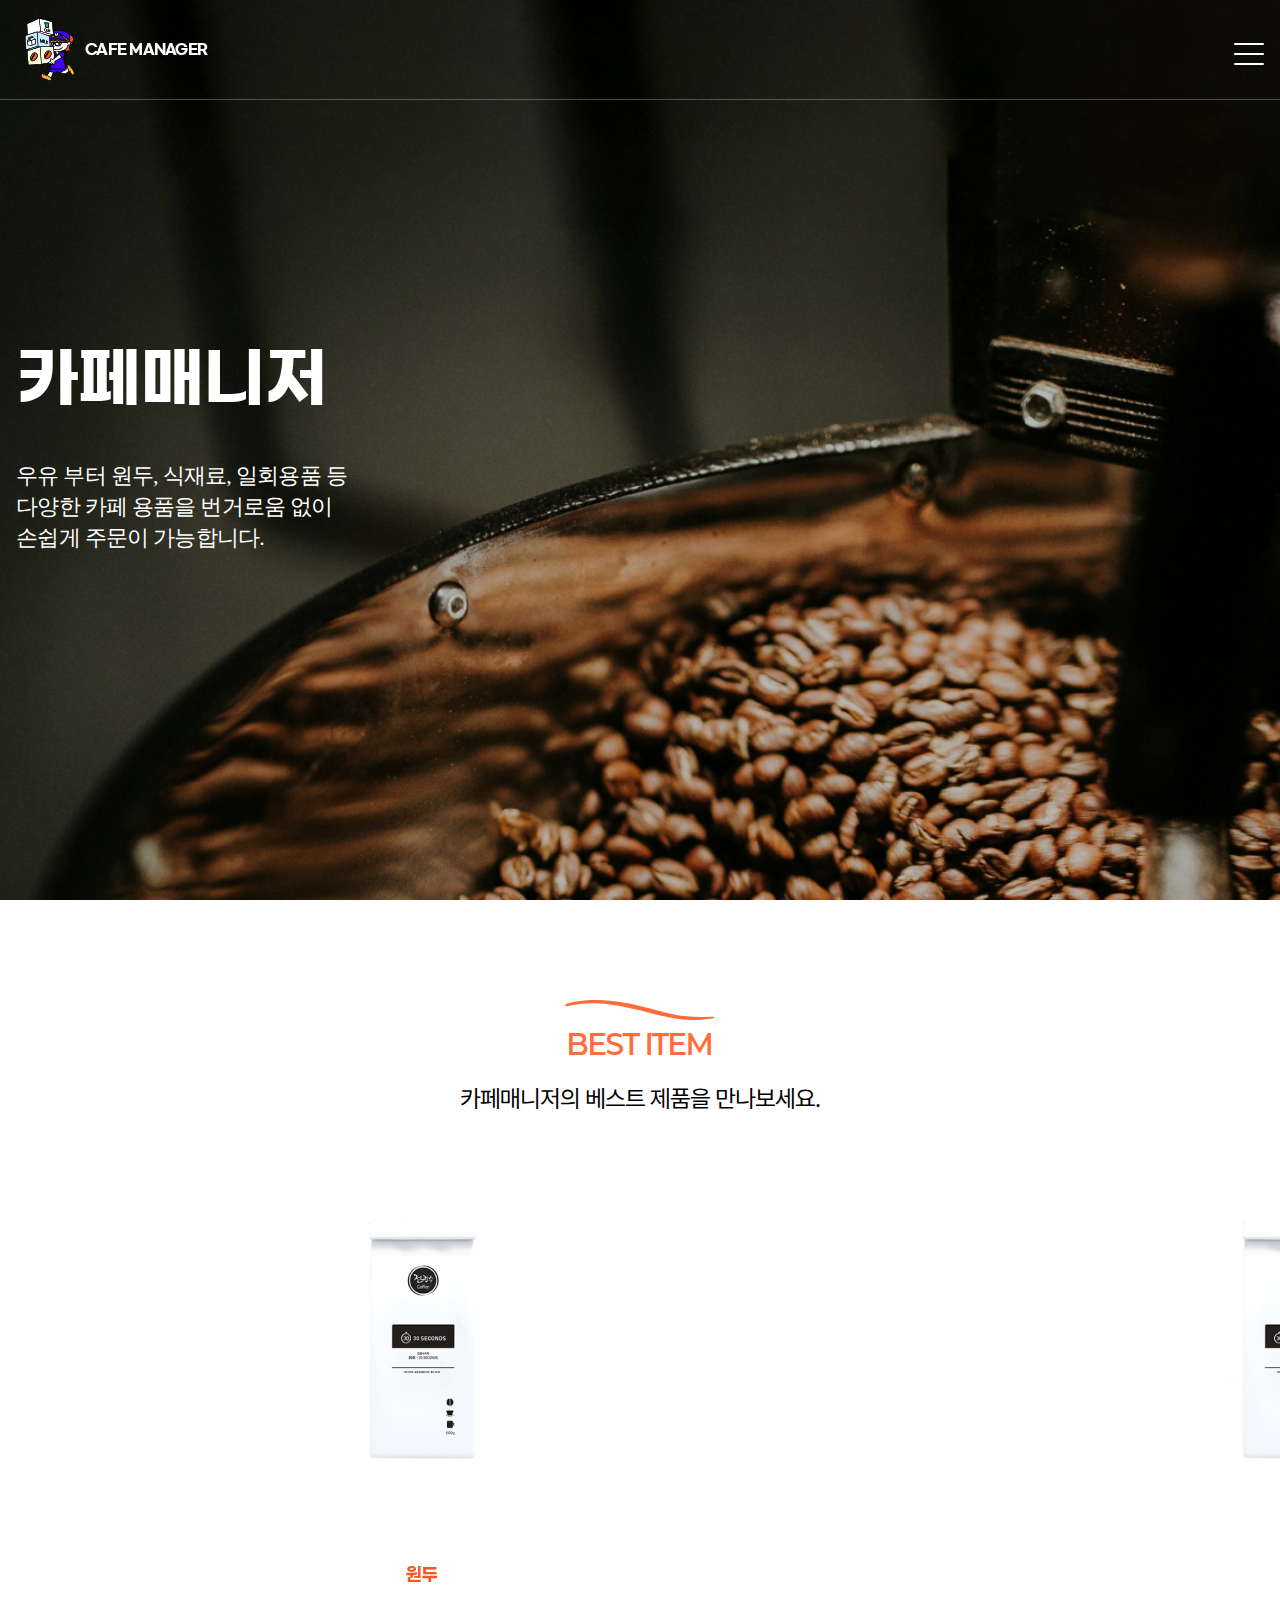
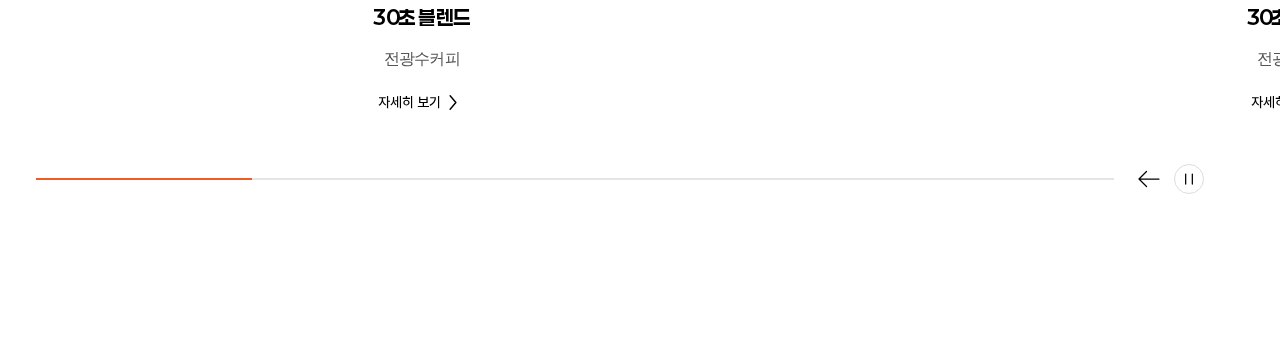
==== templates/front/index.html @ 7806e1da "베스트제품 슬라이드 수정" ====
<!DOCTYPE html>
<html lang="ko">

<head>
    <meta charset="UTF-8">
    <meta name="viewport" content="width=device-width, initial-scale=1.0">
    <title>카페매니저 입점상품몰 </title>
</head>

<!-- css -->
<link rel="stylesheet" href="../../static/css/common.css">
<link rel="stylesheet" href="../../static/css/front/main.css">

<!-- jquery  -->
<script src="../../static/js/jquery/jquery-3.7.1.min.js"></script>
<script src="../../static/js/jquery/jquery-ui.min.js"></script>

<!-- swiper -->
<link rel="stylesheet" href="../../static/js/swiper/swiper-bundle.css">
<script src="../../static/js/swiper/swiper-bundle.js"></script>

<script src="../../static/js/front/common.js"></script>

<body>
    <header id="header">
        <!-- PC header -->
        <div class="header">
            <div class="wrap">
                <h1>
                    <a href="#" class="logo">
                        <div class="img"><img src="../../static/img/common/logo-character.svg" alt="cafemanager"></div>
                        <span>cafe manager</span>
                    </a>
                </h1>
                <nav class="gnb">
                    <ul>
                        <li class="depth1">
                            <a href="#" class="depth_tit"><span class="depth_box">신선제품</span></a>
                            <ul class="depth2">
                                <li><a href="#">우유</a></li>
                                <li><a href="#">과일</a></li>
                                <li><a href="#">유제품</a></li>
                                <li><a href="#">기타</a></li>
                            </ul>
                        </li>
                        <li class="depth1">
                            <a href="#" class="depth_tit"><span class="depth_box">원두</span></a>
                            <ul class="depth2">
                                <li><a href="#">약배전</a></li>
                                <li><a href="#">중배전</a></li>
                                <li><a href="#">강배전</a></li>
                            </ul>
                        </li>
                        <li class="depth1">
                            <a href="#" class="depth_tit"><span class="depth_box">디저트</span></a>
                            <ul class="depth2">
                                <li><a href="#">케익</a></li>
                                <li><a href="#">생지</a></li>
                                <li><a href="#">구움과자</a></li>
                                <li><a href="#">기타</a></li>
                            </ul>
                        </li>
                        <li class="depth1">
                            <a href="#" class="depth_tit"><span class="depth_box">식재료</span></a>
                            <ul class="depth2">
                                <li><a href="#">시럽</a></li>
                                <li><a href="#">소스</a></li>
                                <li><a href="#">파우더</a></li>
                                <li><a href="#">기타</a></li>
                            </ul>
                        </li>
                        <li class="depth1">
                            <a href="#" class="depth_tit"><span class="depth_box">부자재</span></a>
                            <ul class="depth2">
                                <li><a href="#">일회용품</a></li>
                                <li><a href="#">식기</a></li>
                                <li><a href="#">베이킹</a></li>
                                <li><a href="#">기타</a></li>
                            </ul>
                        </li>
                    </ul>
                </nav>
            </div>
        </div>
        <!-- mobile header -->
        <div class="mobile">
            <div class="m-header">
                <div class="wrap">
                    <div class="inner">
                        <h1>
                            <a href="#" class="logo">
                                <div class="img"><img src="../../static/img/common/logo-character.svg"
                                        alt="cafemanager">
                                </div>
                                <span>cafe manager</span>
                            </a>
                        </h1>
                        <div class="mBtn">
                            <span class="bar1"></span>
                            <span class="bar2"></span>
                            <span class="bar3"></span>
                        </div>
                    </div>
                </div>
            </div>
            <aside class="lnb">
                <div class="inn">
                    <ul>
                        <li class="depth1"><a href="#" class="depth_tit">신선제품</a>
                            <div class="depth2">
                                <ul class="inn">
                                    <li><a href="#">우유</a></li>
                                    <li><a href="#">과일</a></li>
                                    <li><a href="#">유제품</a></li>
                                    <li><a href="#">기타</a></li>
                                </ul>
                            </div>
                        </li>
                        <li class="depth1"><a href="#" class="depth_tit">원두</a>
                            <div class="depth2">
                                <ul class="inn">
                                    <li><a href="#">약배전</a></li>
                                    <li><a href="#">중배전</a></li>
                                    <li><a href="#">강배전</a></li>
                                </ul>
                            </div>
                        </li>
                        <li class="depth1"><a href="#" class="depth_tit">디저트</a>
                            <div class="depth2">
                                <ul class="inn">
                                    <li><a href="#">케익</a></li>
                                    <li><a href="#">생지</a></li>
                                    <li><a href="#">구움과자</a></li>
                                    <li><a href="#">기타</a></li>
                                </ul>
                            </div>
                        </li>
                        <li class="depth1"><a href="#" class="depth_tit">식재료</a>
                            <div class="depth2">
                                <ul class="inn">
                                    <li><a href="#">시럽</a></li>
                                    <li><a href="#">소스</a></li>
                                    <li><a href="#">파우더</a></li>
                                    <li><a href="#">기타</a></li>
                                </ul>
                            </div>
                        </li>
                        <li class="depth1"><a href="#" class="depth_tit">부자재</a>
                            <div class="depth2">
                                <ul class="inn">
                                    <li><a href="#">일회용품</a></li>
                                    <li><a href="#">식기</a></li>
                                    <li><a href="#">베이킹</a></li>
                                    <li><a href="#">기타</a></li>
                                </ul>
                            </div>
                        </li>
                    </ul>
                </div>
            </aside>
        </div>
    </header>
    <div id="mainContents">
        <section class="section01">
            <div class="wrap">
                <div class="title">
                    <h3>카페매니저</h3>
                    <p>우유 부터 원두, 식재료, 일회용품 등<br>
                        다양한 카페 용품을 번거로움 없이<br>
                        손쉽게 주문이 가능합니다.</p>
                </div>
            </div>
        </section>
        <section class="section02">
            <div class="tit">
                <div class="tit_point">
                    <span>BEST ITEM</span>
                </div>
                <h4>카페매니저의 베스트 제품을 만나보세요.</h4>
            </div>
            <div class="wraper">
                <div class="swiper bestitems">
                    <div class="swiper-wrapper">
                        <div class="swiper-slide best-item">
                            <div class="product">
                                <div class="img">
                                    <img src="../../static/img/front/main/sec1-item01.png" alt="전광수커피">
                                </div>
                                <div class="text">
                                    <span class="p-cate">원두</span>
                                    <strong class="p-name">30초 블렌드</strong>
                                    <span class="p-brand">전광수커피</span>
                                    <a href="#" class="view-detail"><span> 자세히 보기</span> <i class="arrow-right"></i></a>
                                </div>
                            </div>
                        </div>
                        <div class="swiper-slide best-item">
                            <div class="product">
                                <div class="img">
                                    <img src="../../static/img/front/main/sec1-item01.png" alt="전광수커피">
                                </div>
                                <div class="text">
                                    <span class="p-cate">원두</span>
                                    <strong class="p-name">30초 블렌드</strong>
                                    <span class="p-brand">전광수커피</span>
                                    <a href="#" class="view-detail"><span> 자세히 보기</span> <i class="arrow-right"></i></a>
                                </div>
                            </div>
                        </div>
                        <div class="swiper-slide best-item">
                            <div class="product">
                                <div class="img">
                                    <img src="../../static/img/front/main/sec1-item01.png" alt="전광수커피">
                                </div>
                                <div class="text">
                                    <span class="p-cate">원두</span>
                                    <strong class="p-name">30초 블렌드</strong>
                                    <span class="p-brand">전광수커피</span>
                                    <a href="#" class="view-detail"><span> 자세히 보기</span> <i class="arrow-right"></i></a>
                                </div>
                            </div>
                        </div>
                        <div class="swiper-slide best-item">
                            <div class="product">
                                <div class="img">
                                    <img src="../../static/img/front/main/sec1-item01.png" alt="전광수커피">
                                </div>
                                <div class="text">
                                    <span class="p-cate">원두</span>
                                    <strong class="p-name">30초 블렌드</strong>
                                    <span class="p-brand">전광수커피</span>
                                    <a href="#" class="view-detail"><span> 자세히 보기</span> <i class="arrow-right"></i></a>
                                </div>
                            </div>
                        </div>
                        <div class="swiper-slide best-item">
                            <div class="product">
                                <div class="img">
                                    <img src="../../static/img/front/main/sec1-item01.png" alt="전광수커피">
                                </div>
                                <div class="text">
                                    <span class="p-cate">원두</span>
                                    <strong class="p-name">30초 블렌드</strong>
                                    <span class="p-brand">전광수커피</span>
                                    <a href="#" class="view-detail"><span> 자세히 보기</span> <i class="arrow-right"></i></a>
                                </div>
                            </div>
                        </div>
                    </div>
                    <div class="wrap">
                        <div class="best-contr">
                            <div class="swiper-pagination"></div>
                            <div class="contr">
                                <button type="button" class="left best-prev"></button>
                                <button type="button" class="start best-play toggle_on">
                                    <i class="pause"></i>
                                    <i class="start"></i>
                                </button>
                                <button type="button" class="right best-next"></button>
                            </div>
                        </div>
                    </div>
                </div>
            </div>
        </section>
    </div>
    <script>
        var bestProduct = new Swiper(".bestitems", {
            spaceBetween: 30,
            slidesPerView: 1.5,
            centeredSlides: false,
            slidesPerGroup: 1,
            speed:1000,
            loop: true,
            autoplay:true,
            autoplay: {
                delay: 5000,
                disableOnInteraction: false,
            },
            on: {
            init: function() {
                $('.best-contr .best-play').on('click', function(e) {
                    if($(this).hasClass('on')){
                        bestProduct.autoplay.stop();
                    } else {
                        bestProduct.autoplay.start();
                    }
                })
            }
        },
            pagination: {
                el: ".swiper-pagination",
                type:"progressbar",
            },
            navigation: {
                nextEl: ".best-next",
                prevEl: ".best-prev",
            },
        });

    </script>
</body>

</html>
---- static/css/common.css ----
@charset "utf-8"; 
/* 폰트 */
/* Pretendard */
@font-face { font-family: 'Pretendard'; font-weight: 900; font-display: swap; font-style: normal; src: local('Pretendard Black'), url('../../static/font/Pretendard-Black.woff2') format('woff2') } 
@font-face { font-family: 'Pretendard'; font-weight: 800; font-display: swap; font-style: normal; src: local('Pretendard ExtraBold'), url('../../static/font/Pretendard-ExtraBold.woff2') format('woff2') } 
@font-face { font-family: 'Pretendard'; font-weight: 700; font-display: swap; font-style: normal; src: local('Pretendard Bold'), url('../../static/font/Pretendard-Bold.woff2') format('woff2'); } 
@font-face { font-family: 'Pretendard'; font-weight: 600; font-display: swap; font-style: normal; src: local('Pretendard SemiBold'), url('../../static/font/Pretendard-SemiBold.woff2') format('woff2'); } 
@font-face { font-family: 'Pretendard'; font-weight: 500; font-display: swap; font-style: normal; src: local('Pretendard Medium'), url('../../static/font/Pretendard-Medium.woff2') format('woff2'); } 
@font-face { font-family: 'Pretendard'; font-weight: 400; font-display: swap; font-style: normal; src: local('Pretendard Regular'), url('../../static/font/Pretendard-Regular.woff2') format('woff2'); } 
@font-face { font-family: 'Pretendard'; font-weight: 300; font-display: swap; font-style: normal; src: local('Pretendard Light'), url('../../static/font/Pretendard-Light.woff2') format('woff2'); } 
@font-face { font-family: 'Pretendard'; font-weight: 200; font-display: swap; font-style: normal; src: local('Pretendard ExtraLight'), url('../../static/font/Pretendard-ExtraLight.woff2') format('woff2'); } 
@font-face { font-family: 'Pretendard'; font-weight: 100; font-display: swap; font-style: normal; src: local('Pretendard Thin'), url('../../static/font/Pretendard-Thin.woff2') format('woff2'); }

/* SUITE */
@font-face {font-family: 'SUITE';font-weight: 300;src: url('../../static/font/SUITE-Light.woff2') format('woff2'); } 
@font-face {font-family: 'SUITE';font-weight: 400;src: url('../../static/font/SUITE-Regular.woff2') format('woff2'); } 
@font-face {font-family: 'SUITE';font-weight: 500;src: url('../../static/font/SUITE-Medium.woff2') format('woff2'); } 
@font-face {font-family: 'SUITE';font-weight: 600;src: url('../../static/font/SUITE-SemiBold.woff2') format('woff2'); } 
@font-face {font-family: 'SUITE';font-weight: 700;src: url('../../static/font/SUITE-Bold.woff2') format('woff2'); } 
@font-face {font-family: 'SUITE';font-weight: 800;src: url('../../static/font/SUITE-ExtraBold.woff2') format('woff2'); } 
@font-face {font-family: 'SUITE';font-weight: 900;src: url('../../static/font/SUITE-Heavy.woff2') format('woff2'); } 

/* Paperloogy */
@font-face {font-family: 'Paperlogy';font-weight: 100;src: url('../../static/font/Paperlogy-1Thin.woff2') format('woff2'); } 
@font-face {font-family: 'Paperlogy';font-weight: 200;src: url('../../static/font/Paperlogy-2ExtraLight.woff2') format('woff2'); } 
@font-face {font-family: 'Paperlogy';font-weight: 300;src: url('../../static/font/Paperlogy-3Light.woff2') format('woff2'); } 
@font-face {font-family: 'Paperlogy';font-weight: 400;src: url('../../static/font/Paperlogy-4Regular.woff2') format('woff2'); } 
@font-face {font-family: 'Paperlogy';font-weight: 500;src: url('../../static/font/Paperlogy-5Medium.woff2') format('woff2'); } 
@font-face {font-family: 'Paperlogy';font-weight: 600;src: url('../../static/font/Paperlogy-6SemiBold.woff2') format('woff2'); } 
@font-face {font-family: 'Paperlogy';font-weight: 700;src: url('../../static/font/Paperlogy-7Bold.woff2') format('woff2'); } 
@font-face {font-family: 'Paperlogy';font-weight: 800;src: url('../../static/font/Paperlogy-8ExtraBold.woff2') format('woff2'); } 
@font-face {font-family: 'Paperlogy';font-weight: 900;src: url('../../static/font/Paperlogy-9Black.woff2') format('woff2'); } 

/* GmarketSans */
@font-face {font-family: 'GmarketSans';font-weight: 300;src: url('../../static/font/GmarketSansLight.woff2') format('woff2'); } 
@font-face {font-family: 'GmarketSans';font-weight: 500;src: url('../../static/font/GmarketSansMedium.woff2') format('woff2'); } 
@font-face {font-family: 'GmarketSans';font-weight: 700;src: url('../../static/font/GmarketSansBold.woff2') format('woff2'); } 


* { font-family:'Pretendard','Noto Sans KR', 'Malgun Gothic', 'dotum', '돋움', 'gulim', '굴림', 'Tahoma'; box-sizing:border-box; margin: 0; padding: 0; font-size: 0; } 
fieldset { margin:0; padding:0; border:0 } 
button { padding:0; border:0; background:none; cursor:pointer } 
html,body { height:100% } 
html { /*min-width:320px; max-width:100%; */scroll-behavior:smooth } 
h1,h2,h3,h4,h5,h6 { margin:0 } 
dl,ul,ol { margin:0; padding:0; list-style:none } 
dd { margin:0 } 
a { color:#242a38; text-decoration:none } 
a,button { color:#000; -webkit-tap-highlight-color:rgba(0,0,0,0); -webkit-tap-highlight-color:transparent } 
input, textarea { border-radius:0; appearance: none; -webkit-appearance: none; -webkit-border-radius: 0; border: 1px solid #ddd; } 
input:focus { border-radius:0; outline:none; } 
input::placeholder,
textarea::placeholder { font-size: 14px; letter-spacing: -0.5px; color: #999999; } 
button { border-radius:0; color:#777; cursor: pointer; } 
label { cursor:pointer } 
select { border-radius:0; -webkit-border-radius: 0; } 

p { margin:0 } 
i,em,address,cite { font-style:normal } 
hr { display:none } 

*:hover,*:focus,*:checked { outline:none; -webkit-tap-highlight-color:transparent } 
body { font-family: pretendard; font-size: 0; } 
:-ms-input-placeholder { color:#888 } 
::-ms-input-placeholder { color:#888 } 
::-webkit-scrollbar { width: 5px; } 
::-webkit-scrollbar-track { background: #f1f1f1; } 
::-webkit-scrollbar-thumb { border-radius: 2px; background-color: #B4B3AF; } 

.srll { padding:0 5px 0 0; overflow-y:scroll; box-sizing:border-box } 
.srll::-webkit-scrollbar { width:5px } 
.srll::-webkit-scrollbar-thumb { height:17%; background-color:rgb(229 229 229 / 100%); border-radius:2px } 
.srll::-webkit-scrollbar-track { background-color:#f5f5f5 } 

.wrll { padding:0 0 10px 0; overflow-x:scroll; box-sizing:border-box } 
.wrll::-webkit-scrollbar { height:5px } 
.wrll::-webkit-scrollbar-thumb { height:17%; background-color:rgb(229 229 229 / 100%); border-radius:2px } 
.wrll::-webkit-scrollbar-track { background-color:#f5f5f5 } 


/* IE의 경우 */
input::-ms-clear,
input::-ms-reveal { opacity: 0; position: absolute; right: 0; } 
/* 크롬의 경우 */
input::-webkit-search-decoration,
input::-webkit-search-cancel-button,
input::-webkit-search-results-button,
input::-webkit-search-results-decoration { opacity: 0; position: absolute; right: 0; } 

.wrap { padding:0 16px } 

.skip { display:none !important } 
.nobr { border-radius:0 !important } 
body.act { overflow:hidden } 


@keyframes blowUpModal { 
 0% { transform:scale(0) } 
 100% { transform:scale(1) } 
 }
 
@keyframes blowUpModalTwo { 
 0% { transform:scale(1); opacity:1 } 
 100% { transform:scale(0); opacity:0 } 
 }
 
@-webkit-keyframes bottomin { 
 from { bottom:-100% } 
 to { bottom:0 } 
 }
 
@keyframes bottomin { 
 from { bottom:-100% } 
 to { bottom:0 } 
 }
 
@-webkit-keyframes bottomout { 
 from { bottom:0 } 
 to { bottom:-100% } 
 }

@keyframes bottomout { 
 from { bottom:0 } 
 to { bottom:-100% } 
 }

@-webkit-keyframes fadein { 
 from { bottom:0; opacity:0 } 
 to { bottom:100px; opacity:1 } 
 }

@keyframes fadein { 
 from { bottom:0; opacity:0 } 
 to { bottom:100px; opacity:1 } 
 }

@-webkit-keyframes fadeout { 
 from { bottom:100px; opacity:1 } 
 to { bottom:0; opacity:0 } 
 }

@keyframes fadeout { 
 from { bottom:100px; opacity:1 } 
 to { bottom:0; opacity:0 } 
 }

@-webkit-keyframes zoomIn { 
 0% { opacity:0; -webkit-transform:scale3d(.3, .3, .3); transform:scale3d(.3, .3, .3) } 
 50% { opacity:1 } 
 }

@keyframes zoomIn { 
 0% { opacity:0; -webkit-transform:scale3d(.3, .3, .3); transform:scale3d(.3, .3, .3) } 
 50% { opacity:1 } 
 }

@keyframes fade-in { 
 from { opacity:0 } 
 to { opacity:1 } 
 }



 
/* 모달 */
.modal-boxed { position: fixed; z-index: -1; top: 0; bottom: 0; right: 0; left: 0; display: flex; justify-content: center; align-items: center; background: rgb(0 7 18 / 30%); opacity: 0; visibility: hidden; } 
.modal-boxed.act { z-index: 1000; opacity: 1; visibility: visible; } 
.modal-boxed .ppbg { position: fixed; z-index: 1; top: 0; bottom: 0; width: 100%; } 

.modal-boxed .modal-alert { background:#fff; border-radius:5px; box-shadow:8px 8px 20px 0 rgb(0 0 0 / 20%); overflow: hidden; } 
.modal-boxed .modal-alert .article { padding: 24px 0; } 
.modal-boxed .modal-alert .article .con { display: flex; flex-direction: column; align-items: center; gap: 10px; font-size:15px; color:#222; padding:20px 0; text-align:center; white-space:pre-line; } 
.modal-boxed .modal-alert .article .con b { font-size: 16px; letter-spacing: -0.75px; font-weight: 500; } 
.modal-boxed .modal-alert .article .con p { font-size: 14px; font-weight: 500; letter-spacing: -0.5px; color: #555; } 
.modal-boxed .modal-alert .footer .buttons { display: flex; flex-direction: row; align-items: center; width: 100%; } 
.modal-boxed .modal-alert .footer .btn { display:inline-block; padding:0 50px; height:50px; font-size:16px; font-weight:600; transition:all .2s; border-top: 1px solid #ddd; } 
.modal-boxed .modal-alert .footer .buttons .btn { width: 100%; border-radius: 0; } 
.modal-boxed .modal-alert .footer .buttons .btn + .btn { border-left: 1px solid #ddd } 
.modal-boxed .modal-alert .footer .buttons .bt-okay { color:#055C53; background:#fff; } 
.modal-boxed .modal-alert .footer .buttons .bt-no { color:#9496A1; background:#fff } 


/* 관리자 로그인 */
#mobile:has(.admin-login) { max-width: 100%; margin: 0 auto !important; justify-content: center; box-shadow: none; align-items: center; } 
#mobile .admin-login { max-width: 900px; flex-direction: row !important; min-height: auto !important; padding: 50px; border-radius: 10px; box-shadow: 0 0.4rem 2rem rgb(0 0 0 / 10%); flex-wrap: wrap; } 
#mobile .admin-login .logo { width: 200px; height: 200px; } 
#mobile .admin-login .logo img { width: 100%; height: 100%; object-fit: contain; } 
#mobile .admin-login .login-form { width: calc(100% - 300px) !important; } 

@media only screen and (max-width:1024px){
 #mobile .admin-login { position: absolute; max-height: 400px; top: 50%; left: 50%; transform: translate(-50%, -50%); } 
 }


.w50 { width: 50px !important; } 
.w60 { width: 60px !important; } 
.w70 { width: 70px !important; } 
.w80 { width: 80px !important; } 
.w90 { width: 90px !important; } 
.w100 { width: 100px !important; } 
.w120 { width: 120px !important; } 
.w130 { width: 130px !important; } 
.w140 { width: 140px !important; } 
.w150 { width: 150px !important; } 
.w160 { width: 160px !important; } 
.w170 { width: 170px !important; } 
.w180 { width: 180px !important; } 
.w200 { width: 200px !important; } 
.w250 { width: 250px !important; } 
.w300 { width: 300px !important; } 
.w320 { width: 320px !important; } 
.w350 { width: 350px !important; } 
.w360 { width: 360px !important; } 
.w400 { width: 400px !important; } 
.w500 { width: 500px !important; } 

.minw100 { min-width: 100px !important; } 


.maxw130 { max-width: 130px !important; } 
.maxw150 { max-width: 150px !important; } 
.maxw220 { max-width: 220px !important; } 
.maxw240 { max-width: 240px !important; } 
.maxw250 { max-width: 250px !important; } 
.maxw270 { max-width: 270px !important; } 
.maxw400 { max-width: 400px !important; } 
.maxw410 { max-width: 410px !important; } 
.maxw480 { max-width: 480px !important; } 
.maxw510 { max-width: 510px !important; } 
.maxw520 { max-width: 520px !important; } 
.maxw800 { max-width: 800px !important; } 
.maxw900 { max-width: 900px !important; } 
.maxw930 { max-width: 930px !important; } 
.maxw1000 { max-width: 1000px !important; } 


.w9p { width: 9% !important; } 
.w10p { width: 10% !important; } 
.w15p { width: 15% !important; } 
.w20p { width: 20% !important; } 
.w30p { width: 30% !important; } 
.w40p { width: 40% !important; } 
.w50p { width: 50% !important; } 
.w60p { width: 60% !important; } 
.w70p { width: 70% !important; } 
.w80p { width: 80% !important; } 
.w90p { width: 90% !important; } 
.w100p { width: 100% !important; }
---- static/css/front/main.css ----
@charset "utf-8"; .header { position: fixed; top: 0; left: 0; width: 100%; z-index: 5000; padding-left: 2.5rem; padding-right: 2.5rem; border-bottom: 1px solid rgba(229, 229, 229, 0.3); height: 100px; display: flex; transition: 0.3s; } 
.header.fixed { background: #fff; box-shadow: 0px 12px 14px -4px #dddddd25, 0px 8px 9px -6px #dddddd10; } 
.header.on { color: #222; background-color: #fff; } 
.header > .wrap { width: 100%; display: flex; flex-direction: row; justify-content: flex-start; align-items: center; max-width: 1600px; margin: 0 auto; gap: 50px; } 
.header .wrap h1 { width: 200px; } 
.header .wrap h1 .logo { width: 100%; display: flex; flex-direction: row; justify-content: center; align-items: center; gap: 10px; } 
.header .wrap h1 .logo .img { width: 50px; } 
.header .wrap h1 .logo .img img { width: 100%; height: 100%; object-fit: contain; } 
.header .wrap h1 .logo span { font-size: 14px; font-family: 'GmarketSans'; font-weight: 700; text-transform: uppercase; letter-spacing: -0.75px; color: #fff; transition: all 0.3s; } 
.header.on .wrap h1 .logo span { color: #000; } 
.header.fixed .wrap h1 .logo span { color: #000; } 
.gnb { display: flex; flex-direction: row; height: 100%; } 
.gnb > ul { display: flex; -webkit-box-align: center; align-items: center; height: 100%; gap: 50px; } 
.gnb .depth1 { position: relative; height: 100%; } 
.gnb .depth_tit { display: flex; -webkit-box-align: center; align-items: center; height: 100%; font-weight: 600; padding-left: 1.5em; padding-right: 1.5em; } 
.gnb .depth1 .depth_box { position: relative; display: flex; -webkit-box-align: center; align-items: center; height: 100%; font-size: 16px; font-weight: 600; letter-spacing: -0.75px; font-family: 'Pretendard'; color: #fff; transition: all0.3s; } 
.header.on .gnb .depth1 .depth_box { color: #000; } 
.header.fixed .gnb .depth1 .depth_box { color: #000; } 
.gnb .depth1 .depth_box::after { content: ""; display: block; position: absolute; bottom: 0; left: 0; width: 100%; background-color: #F15A24; height: 0.1875rem; opacity: 0; transform: scaleX(0); transition: opacity 0.3s, transform 0.3s; } 
.gnb .depth1:hover .depth_box::after { display: block; opacity: 1; transform: none; width: 100%; height: 2px; } 
.gnb .depth2 { display: flex; position: absolute; top: 100%; left: 0; height: 0; z-index: 5; opacity: 0; padding-left: 1.875rem; padding-right: 1.875rem; transform: scaleY(0); transform-origin: top; transition: transform 0.3s, height 0.3s; white-space: nowrap; font-size: 1.125rem; font-family: 'Pretendard'; flex-direction: row; align-items: center; justify-content: flex-start; gap: 30px; } 
.gnb .depth1:hover .depth2 { -webkit-box-align: center; align-items: center; justify-content: flex-start; height: 72px; transform: scaleY(1); opacity: 1; } 
.gnb .depth2::before { content: ""; display: block; border-top: 1px solid #e5e5e5; border-bottom: 1px solid #e5e5e5; position: absolute; top: 0; left: 0; width: 5000px; height: 100%; transform: translateX(-50%); background-color: #fff; z-index: 5; } 
.gnb .depth2 li { opacity: 0; overflow: hidden; position: relative; z-index: 6; transition: opacity 0.4s; } 
.gnb .depth1:hover .depth2 li { opacity: 1; } 
.gnb .depth2 li a { font-size: 16px; color: #000; letter-spacing: -0.75px; transition: 0.3s; font-family: 'Pretendard'; font-weight: 500; } 
.gnb .depth2 li a:hover { color: #F15A24; } 

.m-header { display: none; } 

/* main */

.wrap { max-width: 1600px; width: 100%; margin: 0 auto; padding: 0 16px; } 
.wraper { width: 100%; } 

/* main -section01 */
.section01 { height: 100vh; width: 100%; background: url(../../img/front/main/section01.jpg) 50% 50% no-repeat; background-size: cover; display: flex; align-items: center; min-height: 700px; } 
.section01 .title { display: flex; flex-direction: column; align-items: flex-start; gap: 50px; } 
.section01 .title h3 { color: #FFF; font-family: 'GmarketSans'; font-size: 65px; font-style: normal; font-weight: 700; line-height: 100%; letter-spacing: -0.75px; } 
.section01 .title p { color: #FFF; font-family: 'Paperlogy' !important; font-size: 22px; font-weight: 500; line-height: 140%; letter-spacing: -0.75px; } 




/* main -section02 */
.section02 { background-color: #fff; display: flex; padding: 100px 0; flex-direction: column; align-items: center; } /* main -section02 */
.section02 .tit { display: flex; flex-direction: column; align-items: center; width: 100%; gap: 20px; } 
.section02 .tit .tit_point { display: flex; flex-direction: column; align-items: center; gap: 5px; } 
.section02 .tit .tit_point::before { content: ''; display: block; width: 150px; height: 20px; background: url(../../img/front/main/tit_point.svg) 50% 50% no-repeat; background-size: contain; } 
.section02 .tit .tit_point span { color: #FF6E3A; font-family: 'Paperlogy'; font-size: 28px; font-weight: 600; line-height: 140%; letter-spacing: -0.75px; } 
.section02 .tit h4 { color: #000; font-family: "Pretendard"; font-size: 24px; font-weight: 400; letter-spacing: -1px; } 


.section02 .best-item .product { display: flex; flex-direction: column; align-items: center; gap: 50px; } 
.section02 .best-item .product .img { width: 400px; height: 400px; } 
.section02 .best-item .product .img img { width: 100%; height: 100%; object-fit: contain; } 
.section02 .best-item .product .text { display: flex; flex-direction: column; align-items: center; gap: 20px; } 
.section02 .best-item .product .text .p-cate { font-size: 18px; font-weight: 700; letter-spacing: -0.75px; color: #f15a24; font-family: 'Paperlogy'; } 
.section02 .best-item .product .text .p-name { font-size: 20px; letter-spacing: -0.75px; color: #000; font-family: 'Paperlogy'; } 
.section02 .best-item .product .text .p-brand { color: #555; font-size: 16px; letter-spacing: -0.75px; font-family: 'Paperlogy'; } 
.section02 .best-item .product .text .view-detail { display: flex; flex-direction: row; align-items: center; } 
.section02 .best-item .product .text .view-detail span { font-size: 14px; font-weight: 500; color: #000; } 
.section02 .best-item > .product .text .view-detail .arrow-right { width: 24px; height: 24px; background: url(../../img/front/main/arrow-right.svg) no-repeat 50% 50%; background-size: contain; } 
.section02 .bestitems .best-contr {display: flex;align-items: center;justify-content: center; gap: 20px; padding: 50px 20px;}
.section02 .bestitems .swiper-pagination { width: 100%; position: relative; height: 2px; background-color: #e5e5e5; }
.section02 .bestitems .swiper-pagination > span { background-color: #F15A24; height: 2px;}
.section02 .bestitems .swiper-pagination-progressbar .swiper-pagination-progressbar-fill{width: 100%;}
.section02 .bestitems .best-contr .contr{display: flex; align-items: center; justify-content: center;gap: 10px; }
.section02 .bestitems .best-contr .contr .best-prev{width: 30px;height: 30px;display: block; background: url(../../img/front/main/Arrow-Left-slide.svg) no-repeat 50% 50%; background-size: contain; filter: grayscale(1) brightness(0); transition: all .3s;}
.section02 .bestitems .best-contr .contr .best-prev:hover{filter: grayscale(0) brightness(1);}
.section02 .bestitems .best-contr .contr .best-next{width: 30px;height: 30px;display: block; background: url(../../img/front/main/Arrow-right-slide.svg) no-repeat 50% 50%; background-size: contain; filter: grayscale(1) brightness(0); transition: all .3s;}
.section02 .bestitems .best-contr .contr .best-next:hover{filter: grayscale(0) brightness(1);}
.section02 .bestitems .best-contr .contr .best-play{display: flex; flex-direction: row;justify-content: center;align-items: center; width: 30px; height: 30px; border-radius: 50%; border: 1px solid #ddd; background-color: #fff; position: relative; transition: all .3s;}
.section02 .bestitems .best-contr .contr .best-play:hover{background-color: #FF6E3A; border-color: #FF6E3A;}
.section02 .bestitems .best-contr .contr .best-play i.pause{display: block; width: 20px; height: 20px; background: url(../../img/front/main/stop-slide.svg) no-repeat 50% 50%; background-size: contain; transition: all .3s;}
.section02 .bestitems .best-contr .contr .best-play i.start{display: block; width: 20px; height: 20px; background: url(../../img/front/main/start-icon.svg) no-repeat 50% 50%; background-size: contain; display: none;transition: all .3s;}
.section02 .bestitems .best-contr .contr .best-play.on i.start{display: block;}
.section02 .bestitems .best-contr .contr .best-play.on i.pause{display: none;}

/* 반응형 */
@media screen and (max-width:1280px) { body.active { overflow:hidden; } 
 .header { display: none; } 
 .m-header { display: block; position: fixed; top: 0; left: 0; z-index: 999; width: 100%; padding-left: 2.5rem; padding-right: 2.5rem; border-bottom: 1px solid rgba(229, 229, 229, 0.3); height: 100px; display: flex; transition: 0.3s; } 
 .m-header.fixed { display: flex; background: #fff; } 
 .m-header.on { color: #222; background-color: #fff; display: flex; } 
 .m-header.act { color: #222; background-color: #fff; display: flex; } 
 .m-header > .wrap { display: flex; flex-direction: row; align-items: center; position: relative; } 
 .m-header .wrap .inner { width: 100%; display: flex; flex-direction: row; align-items: center; justify-content: space-between; z-index: 5001; height: 100%; } 
 .m-header .wrap h1 { width: 200px; } 
 .m-header .wrap h1 .logo { width: 100%; display: flex; flex-direction: row; justify-content: center; align-items: center; gap: 10px; } 
 .m-header .wrap h1 .logo .img { width: 50px; } 
 .m-header .wrap h1 .logo .img img { width: 100%; height: 100%; object-fit: contain; } 
 .m-header .wrap h1 .logo span { font-size: 14px; font-family: 'GmarketSans'; font-weight: 700; text-transform: uppercase; letter-spacing: -0.75px; color: #fff; transition: all 0.3s; } 
 .m-header.on .wrap h1 .logo span { color: #000; } 
 .m-header.fixed .wrap h1 .logo span { color: #000; } 
 .m-header.act .wrap h1 .logo span { color: #000; } 
 .m-header .mBtn { display: block; top: 24px; right: 20px; z-index: 1000; cursor: pointer; } 
 .m-header .mBtn span { display: block; width: 30px; height: 2px; background: #fff; margin-top: 8px; border-radius: 5px; transition: all 0.3s; } 
 .m-header.on .mBtn span { background-color: #333; } 
 .m-header.fixed .mBtn span { background-color: #333; } 
 .m-header.act .mBtn span { background-color: #333; } 
 .m-header .mBtn .bar1 { animation: bar1 .45s forwards; } 
 .m-header .mBtn .bar2 { transition: all .25s; opacity: 1; } 
 .m-header .mBtn .bar3 { animation: bar2 .45s forwards; } 
 .m-header .mBtn.close span { background: #ffffff; } 
 .m-header.on .mBtn.close span { background: #333; } 
 .m-header.fixed .mBtn.close span { background: #333; } 
 .m-header.act .mBtn.close span { background-color: #333; } 
 .m-header .mBtn.close .bar1 { animation: close-bar1 0.45s forwards; } 
 .m-header .mBtn.close .bar2 { opacity: 0; } 
 .m-header .mBtn.close .bar3 { animation: close-bar3 .45s forwards; width: 100%; } 
 .mobile .lnb { width: 100%; height: 100%; background-color: #fff; display: none; position: fixed; left: 0; right: 0; top: 100px; bottom: 0; padding: 30px; overflow-y: scroll; } 
 .mobile { display: flex; flex-direction: column; align-items: flex-start; width: 100%; height: 100%; } 
 .mobile .lnb .inn { padding: 0 20px; } 
 .mobile .lnb .inn > ul { display: flex; flex-direction: column; align-items: flex-start; gap: 50px; } 
 .mobile .lnb .inn .depth1 { display: flex; flex-direction: column; align-items: flex-start; gap: 10px; } 
 .mobile .lnb .inn .depth1 a { font-size: 20px; letter-spacing: -.75px; font-weight: 700; } 
 .mobile .lnb .inn .depth2 .inn { display: flex; align-items: center; align-content: center; gap: 10px 50px; align-self: stretch; flex-wrap: wrap; padding: 0; } 
 .mobile .lnb .inn .depth2 .inn a { font-size: 16px; letter-spacing: -0.75px; font-weight: 500; color: #000; transition: all 0.3s; } 
 .mobile .lnb .inn .depth2 .inn a:hover { color: #F15A24; text-decoration: underline; } 
}
 @media screen and (max-width:375px) { 
 .mobile .lnb .inn .depth2 .inn { gap: 20px; } 
}

 @keyframes bar1 { 
 0% { transform : translateY(8px) rotate(45deg); } 
 50% { transform : translateY(8px) rotate(0); } 
 100% { transform : translateY(0) rotate(0); } 
}
 @keyframes bar2 { 
 0% { transform : translateY(-9px) rotate(-45deg); } 
 50% { transform : translateY(-9px) rotate(0); } 
 100% { transform : translateY(0) rotate(0); } 
}
 @keyframes close-bar1 { 
 0% { transform:translateY(0) rotate(0); } 
 50% { transform:translateY(3px) rotate(0); } 
 100% { transform:translateY(13px) rotate(45deg); } 
}
 @keyframes close-bar3 { 
 0% { transform : translateY(0) rotate(0); } 
 50% { transform : translateY(-7px) rotate(0); } 
 100% { transform : translateY(-7px) rotate(-45deg); } 
}
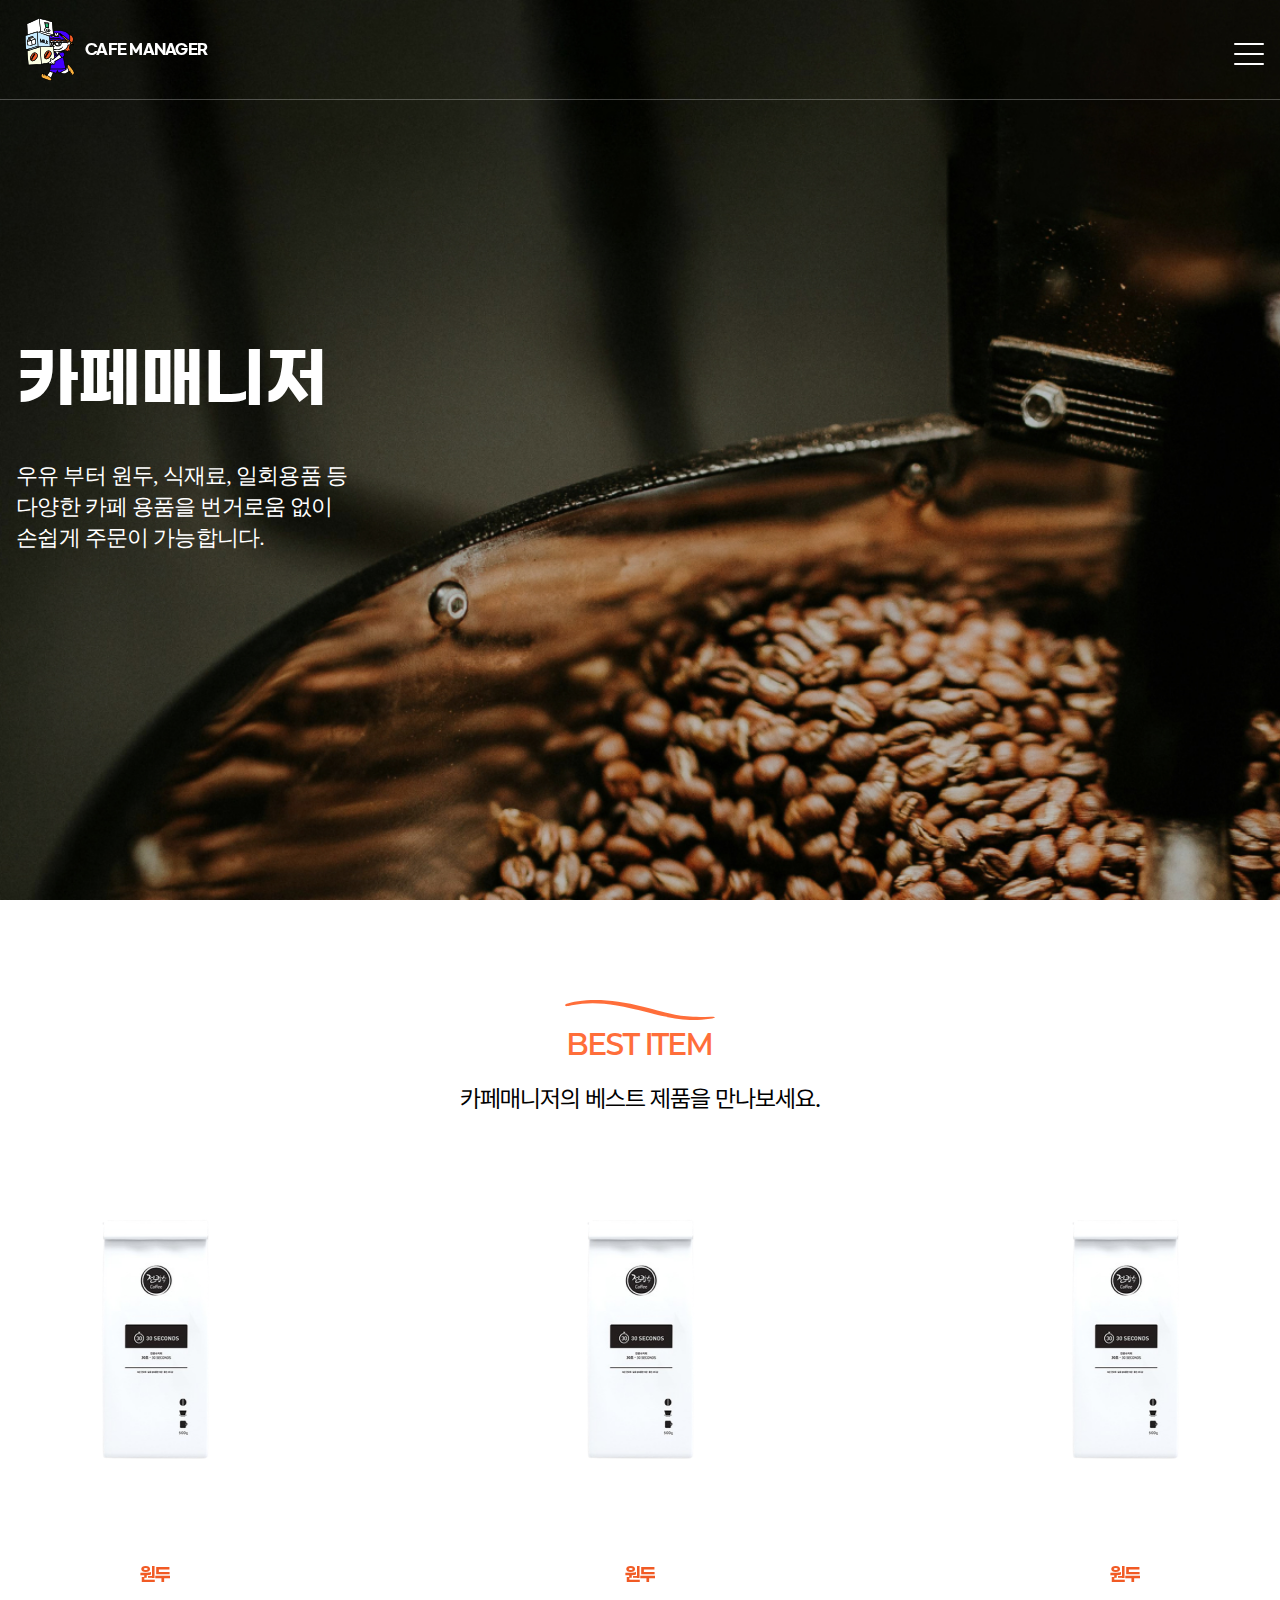
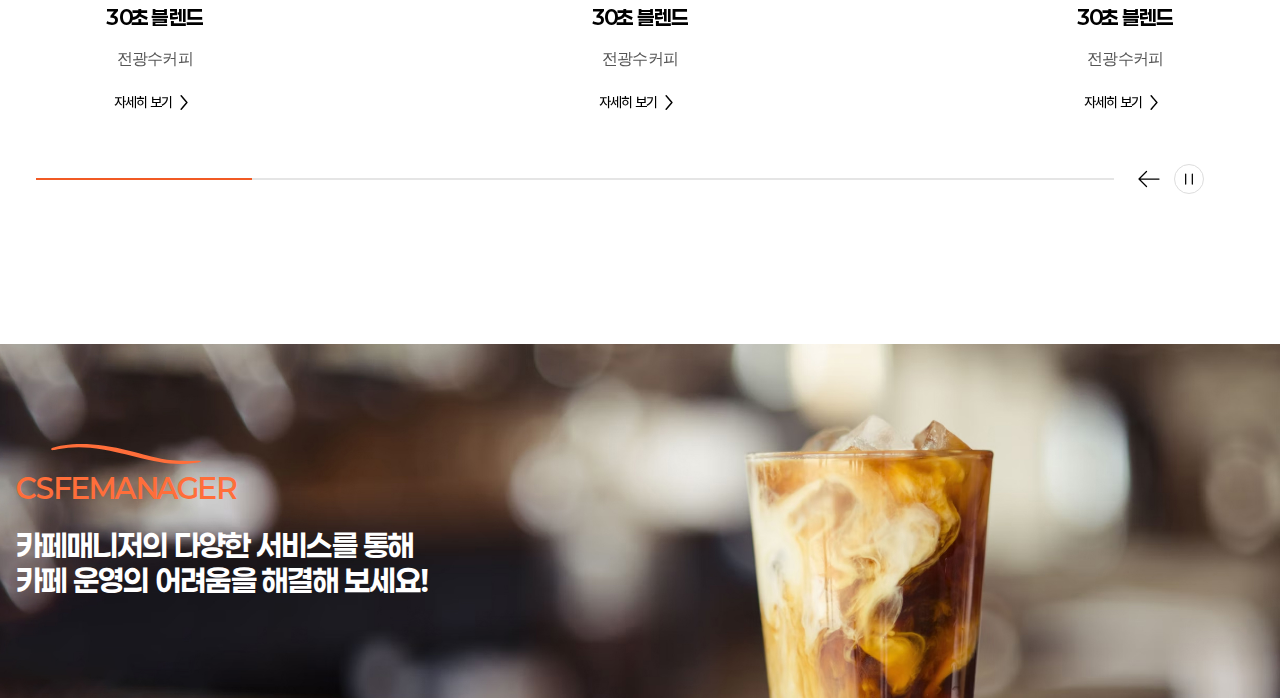
==== commit 9580a8f3: "section 03 추가" ====
--- a/templates/front/index.html
+++ b/templates/front/index.html
@@ -19,6 +19,11 @@
 <link rel="stylesheet" href="../../static/js/swiper/swiper-bundle.css">
 <script src="../../static/js/swiper/swiper-bundle.js"></script>
 
+<!-- aos -->
+<link rel="stylesheet" href="../../static/js/aos/aos.css/swiper-bundle.css">
+<script src="../../static/js/aos/aos.js/swiper-bundle.js"></script>
+
+<!-- js -->
 <script src="../../static/js/front/common.js"></script>
 
 <body>
@@ -161,141 +166,187 @@
         </div>
     </header>
     <div id="mainContents">
-        <section class="section01">
-            <div class="wrap">
-                <div class="title">
-                    <h3>카페매니저</h3>
-                    <p>우유 부터 원두, 식재료, 일회용품 등<br>
-                        다양한 카페 용품을 번거로움 없이<br>
-                        손쉽게 주문이 가능합니다.</p>
-                </div>
-            </div>
-        </section>
-        <section class="section02">
-            <div class="tit">
-                <div class="tit_point">
-                    <span>BEST ITEM</span>
-                </div>
-                <h4>카페매니저의 베스트 제품을 만나보세요.</h4>
-            </div>
-            <div class="wraper">
-                <div class="swiper bestitems">
-                    <div class="swiper-wrapper">
-                        <div class="swiper-slide best-item">
-                            <div class="product">
-                                <div class="img">
-                                    <img src="../../static/img/front/main/sec1-item01.png" alt="전광수커피">
-                                </div>
-                                <div class="text">
-                                    <span class="p-cate">원두</span>
-                                    <strong class="p-name">30초 블렌드</strong>
-                                    <span class="p-brand">전광수커피</span>
-                                    <a href="#" class="view-detail"><span> 자세히 보기</span> <i class="arrow-right"></i></a>
+        <main>
+            <section class="section01">
+                <div class="wrap">
+                    <div class="title">
+                        <h3>카페매니저</h3>
+                        <p>우유 부터 원두, 식재료, 일회용품 등<br>
+                            다양한 카페 용품을 번거로움 없이<br>
+                            손쉽게 주문이 가능합니다.</p>
+                    </div>
+                </div>
+            </section>
+            <section class="section02">
+                <div class="tit">
+                    <div class="tit_point">
+                        <span>BEST ITEM</span>
+                    </div>
+                    <h4>카페매니저의 베스트 제품을 만나보세요.</h4>
+                </div>
+                <div class="wraper">
+                    <div class="swiper bestitems">
+                        <div class="swiper-wrapper">
+                            <div class="swiper-slide best-item">
+                                <div class="product">
+                                    <div class="img">
+                                        <img src="../../static/img/front/main/sec1-item01.png" alt="전광수커피">
+                                    </div>
+                                    <div class="text">
+                                        <span class="p-cate">원두</span>
+                                        <strong class="p-name">30초 블렌드</strong>
+                                        <span class="p-brand">전광수커피</span>
+                                        <a href="#" class="view-detail"><span> 자세히 보기</span> <i
+                                                class="arrow-right"></i></a>
+                                    </div>
+                                </div>
+                            </div>
+                            <div class="swiper-slide best-item">
+                                <div class="product">
+                                    <div class="img">
+                                        <img src="../../static/img/front/main/sec1-item01.png" alt="전광수커피">
+                                    </div>
+                                    <div class="text">
+                                        <span class="p-cate">원두</span>
+                                        <strong class="p-name">30초 블렌드</strong>
+                                        <span class="p-brand">전광수커피</span>
+                                        <a href="#" class="view-detail"><span> 자세히 보기</span> <i
+                                                class="arrow-right"></i></a>
+                                    </div>
+                                </div>
+                            </div>
+                            <div class="swiper-slide best-item">
+                                <div class="product">
+                                    <div class="img">
+                                        <img src="../../static/img/front/main/sec1-item01.png" alt="전광수커피">
+                                    </div>
+                                    <div class="text">
+                                        <span class="p-cate">원두</span>
+                                        <strong class="p-name">30초 블렌드</strong>
+                                        <span class="p-brand">전광수커피</span>
+                                        <a href="#" class="view-detail"><span> 자세히 보기</span> <i
+                                                class="arrow-right"></i></a>
+                                    </div>
+                                </div>
+                            </div>
+                            <div class="swiper-slide best-item">
+                                <div class="product">
+                                    <div class="img">
+                                        <img src="../../static/img/front/main/sec1-item01.png" alt="전광수커피">
+                                    </div>
+                                    <div class="text">
+                                        <span class="p-cate">원두</span>
+                                        <strong class="p-name">30초 블렌드</strong>
+                                        <span class="p-brand">전광수커피</span>
+                                        <a href="#" class="view-detail"><span> 자세히 보기</span> <i
+                                                class="arrow-right"></i></a>
+                                    </div>
+                                </div>
+                            </div>
+                            <div class="swiper-slide best-item">
+                                <div class="product">
+                                    <div class="img">
+                                        <img src="../../static/img/front/main/sec1-item01.png" alt="전광수커피">
+                                    </div>
+                                    <div class="text">
+                                        <span class="p-cate">원두</span>
+                                        <strong class="p-name">30초 블렌드</strong>
+                                        <span class="p-brand">전광수커피</span>
+                                        <a href="#" class="view-detail"><span> 자세히 보기</span> <i
+                                                class="arrow-right"></i></a>
+                                    </div>
                                 </div>
                             </div>
                         </div>
-                        <div class="swiper-slide best-item">
-                            <div class="product">
-                                <div class="img">
-                                    <img src="../../static/img/front/main/sec1-item01.png" alt="전광수커피">
-                                </div>
-                                <div class="text">
-                                    <span class="p-cate">원두</span>
-                                    <strong class="p-name">30초 블렌드</strong>
-                                    <span class="p-brand">전광수커피</span>
-                                    <a href="#" class="view-detail"><span> 자세히 보기</span> <i class="arrow-right"></i></a>
+                        <div class="wrap">
+                            <div class="best-contr">
+                                <div class="swiper-pagination"></div>
+                                <div class="contr">
+                                    <button type="button" class="left best-prev"></button>
+                                    <button type="button" class="start best-play toggle_on">
+                                        <i class="pause"></i>
+                                        <i class="start"></i>
+                                    </button>
+                                    <button type="button" class="right best-next"></button>
                                 </div>
                             </div>
                         </div>
-                        <div class="swiper-slide best-item">
-                            <div class="product">
-                                <div class="img">
-                                    <img src="../../static/img/front/main/sec1-item01.png" alt="전광수커피">
-                                </div>
-                                <div class="text">
-                                    <span class="p-cate">원두</span>
-                                    <strong class="p-name">30초 블렌드</strong>
-                                    <span class="p-brand">전광수커피</span>
-                                    <a href="#" class="view-detail"><span> 자세히 보기</span> <i class="arrow-right"></i></a>
-                                </div>
-                            </div>
+                    </div>
+                </div>
+            </section>
+            <section class="section03">
+                <div class="wrap">
+                    <div class="brand-box">
+                        <div class="tit">
+                            <div class="tit_point">
+                                <span>CSFEMANAGER</span>
+                            </div>
+                            <h3>카페매니저의 다양한 서비스를 통해<br>
+                                카페 운영의 어려움을 해결해 보세요!</h3>
                         </div>
-                        <div class="swiper-slide best-item">
-                            <div class="product">
-                                <div class="img">
-                                    <img src="../../static/img/front/main/sec1-item01.png" alt="전광수커피">
-                                </div>
-                                <div class="text">
-                                    <span class="p-cate">원두</span>
-                                    <strong class="p-name">30초 블렌드</strong>
-                                    <span class="p-brand">전광수커피</span>
-                                    <a href="#" class="view-detail"><span> 자세히 보기</span> <i class="arrow-right"></i></a>
-                                </div>
-                            </div>
-                        </div>
-                        <div class="swiper-slide best-item">
-                            <div class="product">
-                                <div class="img">
-                                    <img src="../../static/img/front/main/sec1-item01.png" alt="전광수커피">
-                                </div>
-                                <div class="text">
-                                    <span class="p-cate">원두</span>
-                                    <strong class="p-name">30초 블렌드</strong>
-                                    <span class="p-brand">전광수커피</span>
-                                    <a href="#" class="view-detail"><span> 자세히 보기</span> <i class="arrow-right"></i></a>
-                                </div>
-                            </div>
-                        </div>
-                    </div>
-                    <div class="wrap">
-                        <div class="best-contr">
-                            <div class="swiper-pagination"></div>
-                            <div class="contr">
-                                <button type="button" class="left best-prev"></button>
-                                <button type="button" class="start best-play toggle_on">
-                                    <i class="pause"></i>
-                                    <i class="start"></i>
-                                </button>
-                                <button type="button" class="right best-next"></button>
-                            </div>
-                        </div>
-                    </div>
-                </div>
-            </div>
-        </section>
+                    </div>
+                </div>
+            </section>
+        </main>
     </div>
     <script>
         var bestProduct = new Swiper(".bestitems", {
             spaceBetween: 30,
-            slidesPerView: 1.5,
+            slidesPerView: 3.8,
             centeredSlides: false,
             slidesPerGroup: 1,
-            speed:1000,
+            speed: 1000,
             loop: true,
-            autoplay:true,
+            autoplay: true,
             autoplay: {
                 delay: 5000,
                 disableOnInteraction: false,
             },
             on: {
-            init: function() {
-                $('.best-contr .best-play').on('click', function(e) {
-                    if($(this).hasClass('on')){
-                        bestProduct.autoplay.stop();
-                    } else {
-                        bestProduct.autoplay.start();
-                    }
-                })
-            }
-        },
+                init: function () {
+                    $('.best-contr .best-play').on('click', function (e) {
+                        if ($(this).hasClass('on')) {
+                            bestProduct.autoplay.stop();
+                        } else {
+                            bestProduct.autoplay.start();
+                        }
+                    })
+                }
+            },
             pagination: {
                 el: ".swiper-pagination",
-                type:"progressbar",
+                type: "progressbar",
             },
             navigation: {
                 nextEl: ".best-next",
                 prevEl: ".best-prev",
             },
+            breakpoints: {
+                475: {
+                    slidesPerView: 1.7,
+                },
+                601: {
+                    slidesPerView: 2.2,
+                },
+                701: {
+                    slidesPerView: 2.5,
+                },
+                800: {
+                    slidesPerView: 1.7,
+                },
+                1024: {
+                    slidesPerView: 2.3,
+                    centeredSlides: true,
+                },
+                1280: {
+                    slidesPerView: 2.7,
+                    centeredSlides: true,
+                },
+                1550: {
+                    slidesPerView: 3.7,
+                    centeredSlides: true,
+                },
+            },
         });
 
     </script>
--- a/static/css/front/main.css
+++ b/static/css/front/main.css
@@ -6,25 +6,25 @@
 .header .wrap h1 .logo { width: 100%; display: flex; flex-direction: row; justify-content: center; align-items: center; gap: 10px; } 
 .header .wrap h1 .logo .img { width: 50px; } 
 .header .wrap h1 .logo .img img { width: 100%; height: 100%; object-fit: contain; } 
-.header .wrap h1 .logo span { font-size: 14px; font-family: 'GmarketSans'; font-weight: 700; text-transform: uppercase; letter-spacing: -0.75px; color: #fff; transition: all 0.3s; } 
+.header .wrap h1 .logo span { font-size: 14px; font-family: "GmarketSans"; font-weight: 700; text-transform: uppercase; letter-spacing: -0.75px; color: #fff; transition: all 0.3s; } 
 .header.on .wrap h1 .logo span { color: #000; } 
 .header.fixed .wrap h1 .logo span { color: #000; } 
 .gnb { display: flex; flex-direction: row; height: 100%; } 
 .gnb > ul { display: flex; -webkit-box-align: center; align-items: center; height: 100%; gap: 50px; } 
 .gnb .depth1 { position: relative; height: 100%; } 
 .gnb .depth_tit { display: flex; -webkit-box-align: center; align-items: center; height: 100%; font-weight: 600; padding-left: 1.5em; padding-right: 1.5em; } 
-.gnb .depth1 .depth_box { position: relative; display: flex; -webkit-box-align: center; align-items: center; height: 100%; font-size: 16px; font-weight: 600; letter-spacing: -0.75px; font-family: 'Pretendard'; color: #fff; transition: all0.3s; } 
+.gnb .depth1 .depth_box { position: relative; display: flex; -webkit-box-align: center; align-items: center; height: 100%; font-size: 16px; font-weight: 600; letter-spacing: -0.75px; font-family: "Pretendard"; color: #fff; transition: all0.3s; } 
 .header.on .gnb .depth1 .depth_box { color: #000; } 
 .header.fixed .gnb .depth1 .depth_box { color: #000; } 
-.gnb .depth1 .depth_box::after { content: ""; display: block; position: absolute; bottom: 0; left: 0; width: 100%; background-color: #F15A24; height: 0.1875rem; opacity: 0; transform: scaleX(0); transition: opacity 0.3s, transform 0.3s; } 
+.gnb .depth1 .depth_box::after { content: ""; display: block; position: absolute; bottom: 0; left: 0; width: 100%; background-color: #f15a24; height: 0.1875rem; opacity: 0; transform: scaleX(0); transition: opacity 0.3s, transform 0.3s; } 
 .gnb .depth1:hover .depth_box::after { display: block; opacity: 1; transform: none; width: 100%; height: 2px; } 
-.gnb .depth2 { display: flex; position: absolute; top: 100%; left: 0; height: 0; z-index: 5; opacity: 0; padding-left: 1.875rem; padding-right: 1.875rem; transform: scaleY(0); transform-origin: top; transition: transform 0.3s, height 0.3s; white-space: nowrap; font-size: 1.125rem; font-family: 'Pretendard'; flex-direction: row; align-items: center; justify-content: flex-start; gap: 30px; } 
+.gnb .depth2 { display: flex; position: absolute; top: 100%; left: 0; height: 0; z-index: 5; opacity: 0; padding-left: 1.875rem; padding-right: 1.875rem; transform: scaleY(0); transform-origin: top; transition: transform 0.3s, height 0.3s; white-space: nowrap; font-size: 1.125rem; font-family: "Pretendard"; flex-direction: row; align-items: center; justify-content: flex-start; gap: 30px; } 
 .gnb .depth1:hover .depth2 { -webkit-box-align: center; align-items: center; justify-content: flex-start; height: 72px; transform: scaleY(1); opacity: 1; } 
 .gnb .depth2::before { content: ""; display: block; border-top: 1px solid #e5e5e5; border-bottom: 1px solid #e5e5e5; position: absolute; top: 0; left: 0; width: 5000px; height: 100%; transform: translateX(-50%); background-color: #fff; z-index: 5; } 
 .gnb .depth2 li { opacity: 0; overflow: hidden; position: relative; z-index: 6; transition: opacity 0.4s; } 
 .gnb .depth1:hover .depth2 li { opacity: 1; } 
-.gnb .depth2 li a { font-size: 16px; color: #000; letter-spacing: -0.75px; transition: 0.3s; font-family: 'Pretendard'; font-weight: 500; } 
-.gnb .depth2 li a:hover { color: #F15A24; } 
+.gnb .depth2 li a { font-size: 16px; color: #000; letter-spacing: -0.75px; transition: 0.3s; font-family: "Pretendard"; font-weight: 500; } 
+.gnb .depth2 li a:hover { color: #f15a24; } 
 
 .m-header { display: none; } 
 
@@ -36,49 +36,59 @@
 /* main -section01 */
 .section01 { height: 100vh; width: 100%; background: url(../../img/front/main/section01.jpg) 50% 50% no-repeat; background-size: cover; display: flex; align-items: center; min-height: 700px; } 
 .section01 .title { display: flex; flex-direction: column; align-items: flex-start; gap: 50px; } 
-.section01 .title h3 { color: #FFF; font-family: 'GmarketSans'; font-size: 65px; font-style: normal; font-weight: 700; line-height: 100%; letter-spacing: -0.75px; } 
-.section01 .title p { color: #FFF; font-family: 'Paperlogy' !important; font-size: 22px; font-weight: 500; line-height: 140%; letter-spacing: -0.75px; } 
+.section01 .title h3 { color: #fff; font-family: "GmarketSans"; font-size: 65px; font-style: normal; font-weight: 700; line-height: 100%; letter-spacing: -0.75px; } 
+.section01 .title p { color: #fff; font-family: "Paperlogy" !important; font-size: 22px; font-weight: 500; line-height: 140%; letter-spacing: -0.75px; } 
 
+
+main .tit { display: flex; flex-direction: column; align-items: center; width: 100%; gap: 20px; } 
+main .tit .tit_point { display: flex; flex-direction: column; align-items: center; gap: 5px; } 
+main .tit .tit_point::before { content: ""; display: block; width: 150px; height: 20px; background: url(../../img/front/main/tit_point.svg) 50% 50% no-repeat; background-size: contain; } 
+main .tit .tit_point span { color: #ff6e3a; font-family: "Paperlogy"; font-size: 28px; font-weight: 600; line-height: 140%; letter-spacing: -0.75px; } 
+main .tit h4 { color: #000; font-family: "Pretendard"; font-size: 24px; font-weight: 400; letter-spacing: -1px; } 
 
 
 
 /* main -section02 */
 .section02 { background-color: #fff; display: flex; padding: 100px 0; flex-direction: column; align-items: center; } /* main -section02 */
-.section02 .tit { display: flex; flex-direction: column; align-items: center; width: 100%; gap: 20px; } 
-.section02 .tit .tit_point { display: flex; flex-direction: column; align-items: center; gap: 5px; } 
-.section02 .tit .tit_point::before { content: ''; display: block; width: 150px; height: 20px; background: url(../../img/front/main/tit_point.svg) 50% 50% no-repeat; background-size: contain; } 
-.section02 .tit .tit_point span { color: #FF6E3A; font-family: 'Paperlogy'; font-size: 28px; font-weight: 600; line-height: 140%; letter-spacing: -0.75px; } 
-.section02 .tit h4 { color: #000; font-family: "Pretendard"; font-size: 24px; font-weight: 400; letter-spacing: -1px; } 
-
-
+.section02 .bestitems .swiper-slide.best-item { width: auto; } 
 .section02 .best-item .product { display: flex; flex-direction: column; align-items: center; gap: 50px; } 
 .section02 .best-item .product .img { width: 400px; height: 400px; } 
 .section02 .best-item .product .img img { width: 100%; height: 100%; object-fit: contain; } 
 .section02 .best-item .product .text { display: flex; flex-direction: column; align-items: center; gap: 20px; } 
-.section02 .best-item .product .text .p-cate { font-size: 18px; font-weight: 700; letter-spacing: -0.75px; color: #f15a24; font-family: 'Paperlogy'; } 
-.section02 .best-item .product .text .p-name { font-size: 20px; letter-spacing: -0.75px; color: #000; font-family: 'Paperlogy'; } 
-.section02 .best-item .product .text .p-brand { color: #555; font-size: 16px; letter-spacing: -0.75px; font-family: 'Paperlogy'; } 
+.section02 .best-item .product .text .p-cate { font-size: 18px; font-weight: 700; letter-spacing: -0.75px; color: #f15a24; font-family: "Paperlogy"; } 
+.section02 .best-item .product .text .p-name { font-size: 20px; letter-spacing: -0.75px; color: #000; font-family: "Paperlogy"; } 
+.section02 .best-item .product .text .p-brand { color: #555; font-size: 16px; letter-spacing: -0.75px; font-family: "Paperlogy"; } 
 .section02 .best-item .product .text .view-detail { display: flex; flex-direction: row; align-items: center; } 
-.section02 .best-item .product .text .view-detail span { font-size: 14px; font-weight: 500; color: #000; } 
-.section02 .best-item > .product .text .view-detail .arrow-right { width: 24px; height: 24px; background: url(../../img/front/main/arrow-right.svg) no-repeat 50% 50%; background-size: contain; } 
-.section02 .bestitems .best-contr {display: flex;align-items: center;justify-content: center; gap: 20px; padding: 50px 20px;}
-.section02 .bestitems .swiper-pagination { width: 100%; position: relative; height: 2px; background-color: #e5e5e5; }
-.section02 .bestitems .swiper-pagination > span { background-color: #F15A24; height: 2px;}
-.section02 .bestitems .swiper-pagination-progressbar .swiper-pagination-progressbar-fill{width: 100%;}
-.section02 .bestitems .best-contr .contr{display: flex; align-items: center; justify-content: center;gap: 10px; }
-.section02 .bestitems .best-contr .contr .best-prev{width: 30px;height: 30px;display: block; background: url(../../img/front/main/Arrow-Left-slide.svg) no-repeat 50% 50%; background-size: contain; filter: grayscale(1) brightness(0); transition: all .3s;}
-.section02 .bestitems .best-contr .contr .best-prev:hover{filter: grayscale(0) brightness(1);}
-.section02 .bestitems .best-contr .contr .best-next{width: 30px;height: 30px;display: block; background: url(../../img/front/main/Arrow-right-slide.svg) no-repeat 50% 50%; background-size: contain; filter: grayscale(1) brightness(0); transition: all .3s;}
-.section02 .bestitems .best-contr .contr .best-next:hover{filter: grayscale(0) brightness(1);}
-.section02 .bestitems .best-contr .contr .best-play{display: flex; flex-direction: row;justify-content: center;align-items: center; width: 30px; height: 30px; border-radius: 50%; border: 1px solid #ddd; background-color: #fff; position: relative; transition: all .3s;}
-.section02 .bestitems .best-contr .contr .best-play:hover{background-color: #FF6E3A; border-color: #FF6E3A;}
-.section02 .bestitems .best-contr .contr .best-play i.pause{display: block; width: 20px; height: 20px; background: url(../../img/front/main/stop-slide.svg) no-repeat 50% 50%; background-size: contain; transition: all .3s;}
-.section02 .bestitems .best-contr .contr .best-play i.start{display: block; width: 20px; height: 20px; background: url(../../img/front/main/start-icon.svg) no-repeat 50% 50%; background-size: contain; display: none;transition: all .3s;}
-.section02 .bestitems .best-contr .contr .best-play.on i.start{display: block;}
-.section02 .bestitems .best-contr .contr .best-play.on i.pause{display: none;}
+.section02 .best-item .product .text .view-detail span { font-size: 14px; letter-spacing: -0.75px; font-weight: 500; color: #000; transition: all .3s; } 
+.section02 .best-item > .product .text .view-detail .arrow-right { width: 24px; height: 24px; background: url(../../img/front/main/arrow-right-view.svg) no-repeat 50% 50%; background-size: contain; filter: grayscale(1) brightness(0); transition: all .3s; } 
+.section02 .best-item .product .text .view-detail:hover span { color: #f15a24; font-weight: 600; } 
+.section02 .best-item .product .text .view-detail:hover .arrow-right { filter: grayscale(0) brightness(1); } 
+.section02 .bestitems .best-contr { display: flex; align-items: center; justify-content: center; gap: 20px; padding: 50px 20px; } 
+.section02 .bestitems .swiper-pagination { width: 100%; position: relative; height: 2px; background-color: #e5e5e5; } 
+.section02 .bestitems .swiper-pagination > span { background-color: #f15a24; height: 2px; } 
+.section02 .bestitems .swiper-pagination-progressbar .swiper-pagination-progressbar-fill { width: 100%; } 
+.section02 .bestitems .best-contr .contr { display: flex; align-items: center; justify-content: center; gap: 10px; } 
+.section02 .bestitems .best-contr .contr .best-prev { width: 30px; height: 30px; display: block; background: url(../../img/front/main/Arrow-Left-slide.svg) no-repeat 50% 50%; background-size: contain; filter: grayscale(1) brightness(0); transition: all 0.3s; } 
+.section02 .bestitems .best-contr .contr .best-prev:hover { filter: grayscale(0) brightness(1); } 
+.section02 .bestitems .best-contr .contr .best-next { width: 30px; height: 30px; display: block; background: url(../../img/front/main/Arrow-right-slide.svg) no-repeat 50% 50%; background-size: contain; filter: grayscale(1) brightness(0); transition: all 0.3s; } 
+.section02 .bestitems .best-contr .contr .best-next:hover { filter: grayscale(0) brightness(1); } 
+.section02 .bestitems .best-contr .contr .best-play { display: flex; flex-direction: row; justify-content: center; align-items: center; width: 30px; height: 30px; border-radius: 50%; border: 1px solid #ddd; background-color: #fff; position: relative; transition: all 0.3s; } 
+.section02 .bestitems .best-contr .contr .best-play:hover { background-color: #ff6e3a; border-color: #ff6e3a; } 
+.section02 .bestitems .best-contr .contr .best-play i.pause { display: block; width: 20px; height: 20px; background: url(../../img/front/main/stop-slide.svg) no-repeat 50% 50%; background-size: contain; transition: all 0.3s; } 
+.section02 .bestitems .best-contr .contr .best-play i.start { display: block; width: 20px; height: 20px; background: url(../../img/front/main/start-icon.svg) no-repeat 50% 50%; background-size: contain; display: none; transition: all 0.3s; } 
+.section02 .bestitems .best-contr .contr .best-play.on { background-color: #ff6e3a; border-color: #ff6e3a; } 
+.section02 .bestitems .best-contr .contr .best-play.on i.start { display: block; } 
+.section02 .bestitems .best-contr .contr .best-play.on i.pause { display: none; } 
+
+
+/* main -section03 */
+.section03 { width: 100%; background: url(../../img/front/main/sec3-bg.jpg) 50% 50% no-repeat; background-size: cover; display: flex; align-items: center; padding: 100px 0; } 
+.section03 .brand-box > .tit h3 { color: #fff; font-size: 30px; font-weight: 700; letter-spacing: -0.75px; font-family: "Paperlogy"; } 
+.section03 .brand-box > .tit { display: flex; flex-direction: column; align-items: flex-start; } 
+
 
 /* 반응형 */
-@media screen and (max-width:1280px) { body.active { overflow:hidden; } 
+@media screen and (max-width: 1280px) { body.active { overflow: hidden; } 
  .header { display: none; } 
  .m-header { display: block; position: fixed; top: 0; left: 0; z-index: 999; width: 100%; padding-left: 2.5rem; padding-right: 2.5rem; border-bottom: 1px solid rgba(229, 229, 229, 0.3); height: 100px; display: flex; transition: 0.3s; } 
  .m-header.fixed { display: flex; background: #fff; } 
@@ -90,7 +100,7 @@
  .m-header .wrap h1 .logo { width: 100%; display: flex; flex-direction: row; justify-content: center; align-items: center; gap: 10px; } 
  .m-header .wrap h1 .logo .img { width: 50px; } 
  .m-header .wrap h1 .logo .img img { width: 100%; height: 100%; object-fit: contain; } 
- .m-header .wrap h1 .logo span { font-size: 14px; font-family: 'GmarketSans'; font-weight: 700; text-transform: uppercase; letter-spacing: -0.75px; color: #fff; transition: all 0.3s; } 
+ .m-header .wrap h1 .logo span { font-size: 14px; font-family: "GmarketSans"; font-weight: 700; text-transform: uppercase; letter-spacing: -0.75px; color: #fff; transition: all 0.3s; } 
  .m-header.on .wrap h1 .logo span { color: #000; } 
  .m-header.fixed .wrap h1 .logo span { color: #000; } 
  .m-header.act .wrap h1 .logo span { color: #000; } 
@@ -99,48 +109,54 @@
  .m-header.on .mBtn span { background-color: #333; } 
  .m-header.fixed .mBtn span { background-color: #333; } 
  .m-header.act .mBtn span { background-color: #333; } 
- .m-header .mBtn .bar1 { animation: bar1 .45s forwards; } 
- .m-header .mBtn .bar2 { transition: all .25s; opacity: 1; } 
- .m-header .mBtn .bar3 { animation: bar2 .45s forwards; } 
+ .m-header .mBtn .bar1 { animation: bar1 0.45s forwards; } 
+ .m-header .mBtn .bar2 { transition: all 0.25s; opacity: 1; } 
+ .m-header .mBtn .bar3 { animation: bar2 0.45s forwards; } 
  .m-header .mBtn.close span { background: #ffffff; } 
  .m-header.on .mBtn.close span { background: #333; } 
  .m-header.fixed .mBtn.close span { background: #333; } 
  .m-header.act .mBtn.close span { background-color: #333; } 
  .m-header .mBtn.close .bar1 { animation: close-bar1 0.45s forwards; } 
  .m-header .mBtn.close .bar2 { opacity: 0; } 
- .m-header .mBtn.close .bar3 { animation: close-bar3 .45s forwards; width: 100%; } 
- .mobile .lnb { width: 100%; height: 100%; background-color: #fff; display: none; position: fixed; left: 0; right: 0; top: 100px; bottom: 0; padding: 30px; overflow-y: scroll; } 
+ .m-header .mBtn.close .bar3 { animation: close-bar3 0.45s forwards; width: 100%; } 
+ .mobile .lnb { width: 100%; height: 100%; background-color: #fff; display: none; position: fixed; left: 0; right: 0; top: 100px; bottom: 0; padding: 30px; overflow-y: scroll; z-index: 999; } 
  .mobile { display: flex; flex-direction: column; align-items: flex-start; width: 100%; height: 100%; } 
  .mobile .lnb .inn { padding: 0 20px; } 
  .mobile .lnb .inn > ul { display: flex; flex-direction: column; align-items: flex-start; gap: 50px; } 
  .mobile .lnb .inn .depth1 { display: flex; flex-direction: column; align-items: flex-start; gap: 10px; } 
- .mobile .lnb .inn .depth1 a { font-size: 20px; letter-spacing: -.75px; font-weight: 700; } 
+ .mobile .lnb .inn .depth1 a { font-size: 20px; letter-spacing: -0.75px; font-weight: 700; } 
  .mobile .lnb .inn .depth2 .inn { display: flex; align-items: center; align-content: center; gap: 10px 50px; align-self: stretch; flex-wrap: wrap; padding: 0; } 
  .mobile .lnb .inn .depth2 .inn a { font-size: 16px; letter-spacing: -0.75px; font-weight: 500; color: #000; transition: all 0.3s; } 
- .mobile .lnb .inn .depth2 .inn a:hover { color: #F15A24; text-decoration: underline; } 
-}
- @media screen and (max-width:375px) { 
+ .mobile .lnb .inn .depth2 .inn a:hover { color: #f15a24; text-decoration: underline; } 
+ }
+
+
+ @media screen and (max-width: 800px){
+ .section02 .bestitems .best-contr .contr { display: none; } 
+ }
+
+
+@media screen and (max-width: 375px){
  .mobile .lnb .inn .depth2 .inn { gap: 20px; } 
-}
+ }
 
- @keyframes bar1 { 
- 0% { transform : translateY(8px) rotate(45deg); } 
- 50% { transform : translateY(8px) rotate(0); } 
- 100% { transform : translateY(0) rotate(0); } 
-}
- @keyframes bar2 { 
- 0% { transform : translateY(-9px) rotate(-45deg); } 
- 50% { transform : translateY(-9px) rotate(0); } 
- 100% { transform : translateY(0) rotate(0); } 
-}
- @keyframes close-bar1 { 
- 0% { transform:translateY(0) rotate(0); } 
- 50% { transform:translateY(3px) rotate(0); } 
- 100% { transform:translateY(13px) rotate(45deg); } 
-}
- @keyframes close-bar3 { 
- 0% { transform : translateY(0) rotate(0); } 
- 50% { transform : translateY(-7px) rotate(0); } 
- 100% { transform : translateY(-7px) rotate(-45deg); } 
-}
- +@keyframes bar1 { 
+ 0% { transform: translateY(8px) rotate(45deg); } 
+ 50% { transform: translateY(8px) rotate(0); } 
+ 100% { transform: translateY(0) rotate(0); } 
+ }
+@keyframes bar2 { 
+ 0% { transform: translateY(-9px) rotate(-45deg); } 
+ 50% { transform: translateY(-9px) rotate(0); } 
+ 100% { transform: translateY(0) rotate(0); } 
+ }
+@keyframes close-bar1 { 
+ 0% { transform: translateY(0) rotate(0); } 
+ 50% { transform: translateY(3px) rotate(0); } 
+ 100% { transform: translateY(13px) rotate(45deg); } 
+ }
+@keyframes close-bar3 { 
+ 0% { transform: translateY(0) rotate(0); } 
+ 50% { transform: translateY(-7px) rotate(0); } 
+ 100% { transform: translateY(-7px) rotate(-45deg); } 
+ }
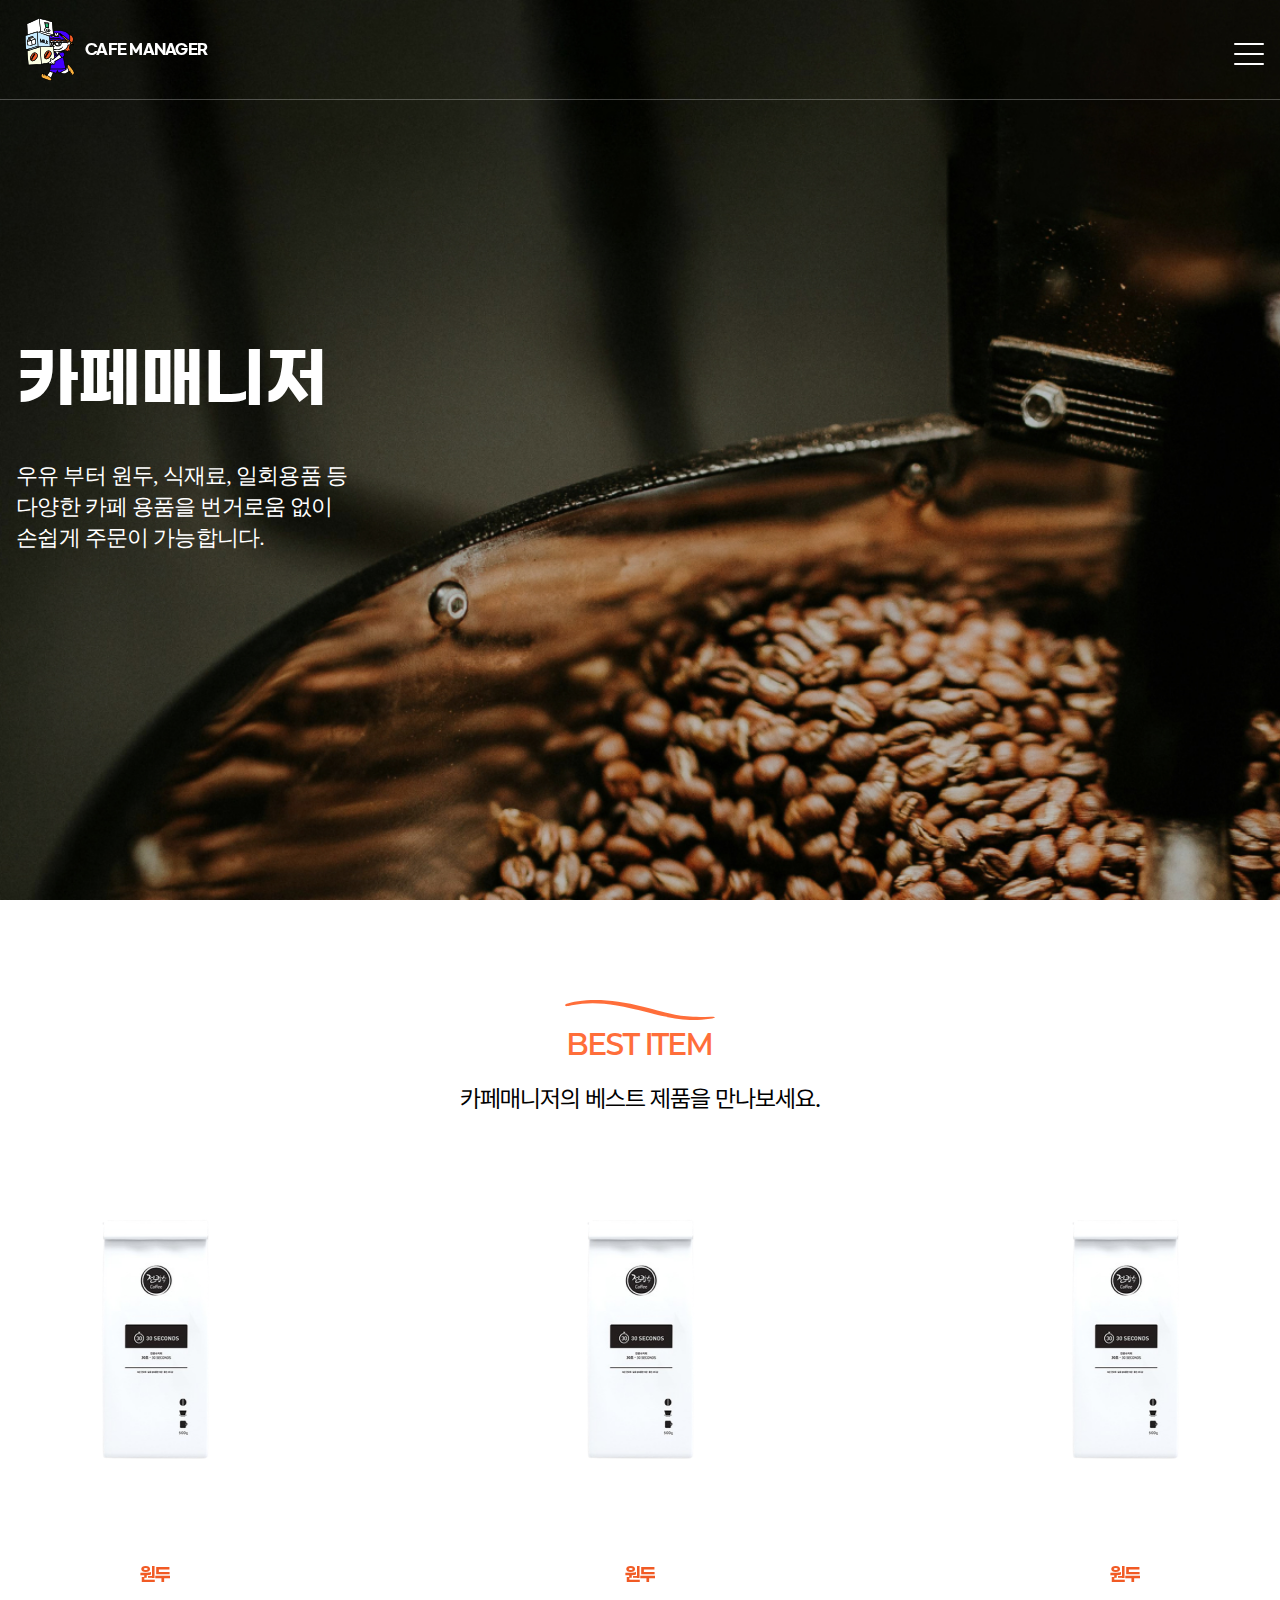
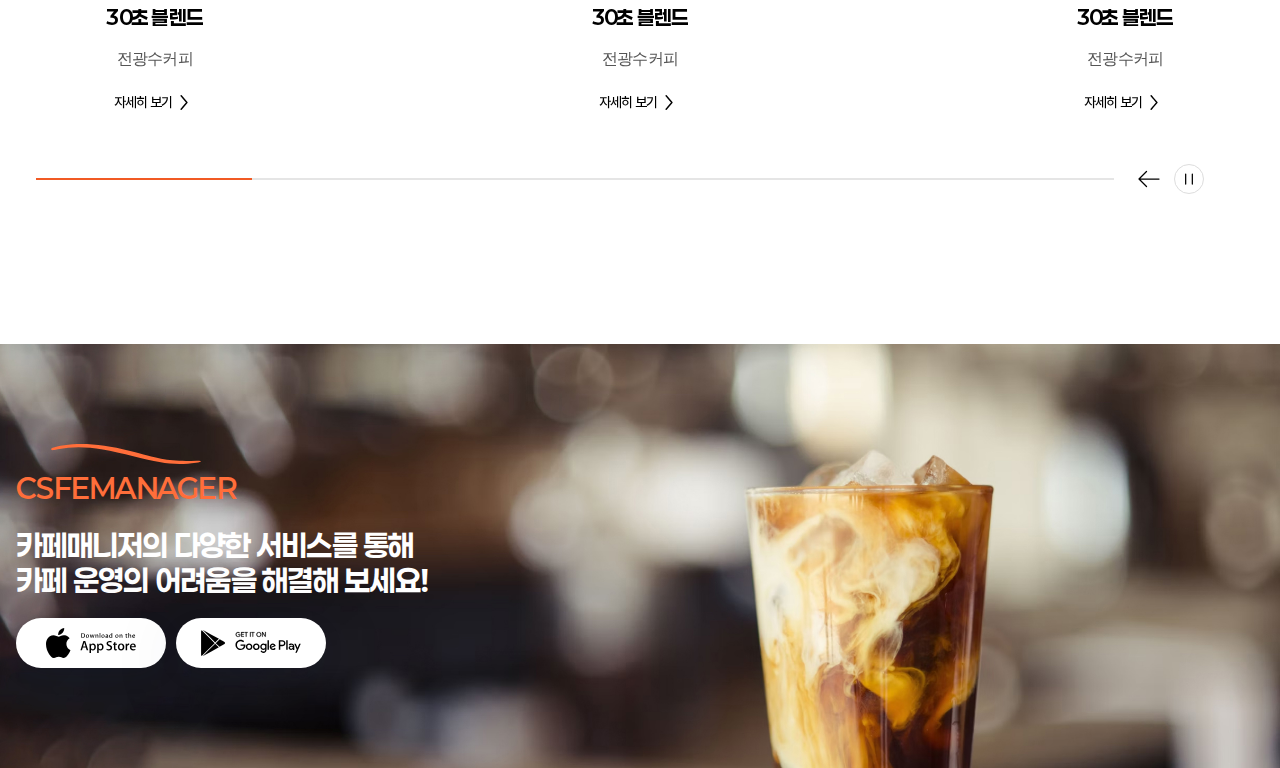
==== commit c15ddd2b: "section 03 로고 아이콘 추가" ====
--- a/templates/front/index.html
+++ b/templates/front/index.html
@@ -283,6 +283,14 @@
                             </div>
                             <h3>카페매니저의 다양한 서비스를 통해<br>
                                 카페 운영의 어려움을 해결해 보세요!</h3>
+                        </div>
+                        <div class="link-wrap">
+                            <button class="link">
+                                <i class="logo apple"></i>
+                            </button>
+                            <button class="link">
+                                <i class="logo google"></i>
+                            </button>
                         </div>
                     </div>
                 </div>
--- a/static/css/front/main.css
+++ b/static/css/front/main.css
@@ -83,9 +83,14 @@
 
 /* main -section03 */
 .section03 { width: 100%; background: url(../../img/front/main/sec3-bg.jpg) 50% 50% no-repeat; background-size: cover; display: flex; align-items: center; padding: 100px 0; } 
+.section03 .brand-box { display: flex; flex-direction: column; align-items: flex-start; gap: 20px; } 
 .section03 .brand-box > .tit h3 { color: #fff; font-size: 30px; font-weight: 700; letter-spacing: -0.75px; font-family: "Paperlogy"; } 
 .section03 .brand-box > .tit { display: flex; flex-direction: column; align-items: flex-start; } 
-
+.section03 .brand-box .link-wrap { display: flex; flex-direction: row; align-items: center; gap: 10px; } 
+.section03 .brand-box .link-wrap .link { background-color: #fff; width: 150px; height: 50px; border-radius: 50px; box-shadow: 0px 8px 28px -6px rgba(24, 39, 75, 0.12), 0px 18px 88px -4px rgba(24, 39, 75, 0.14); display: flex; flex-direction: row; justify-content: center; align-items: center; } 
+.section03 .brand-box .link-wrap .link .logo{width: 100px; height: 30px; display: block;}
+.section03 .brand-box .link-wrap .link .logo.apple{background: url(../../img/front/main/apple-logo.svg) 50% 50% no-repeat; background-size: contain;}
+.section03 .brand-box .link-wrap .link .logo.google{background: url(../../img/front/main/googleplay-logo.svg) 50% 50% no-repeat; background-size: contain;}
 
 /* 반응형 */
 @media screen and (max-width: 1280px) { body.active { overflow: hidden; } 
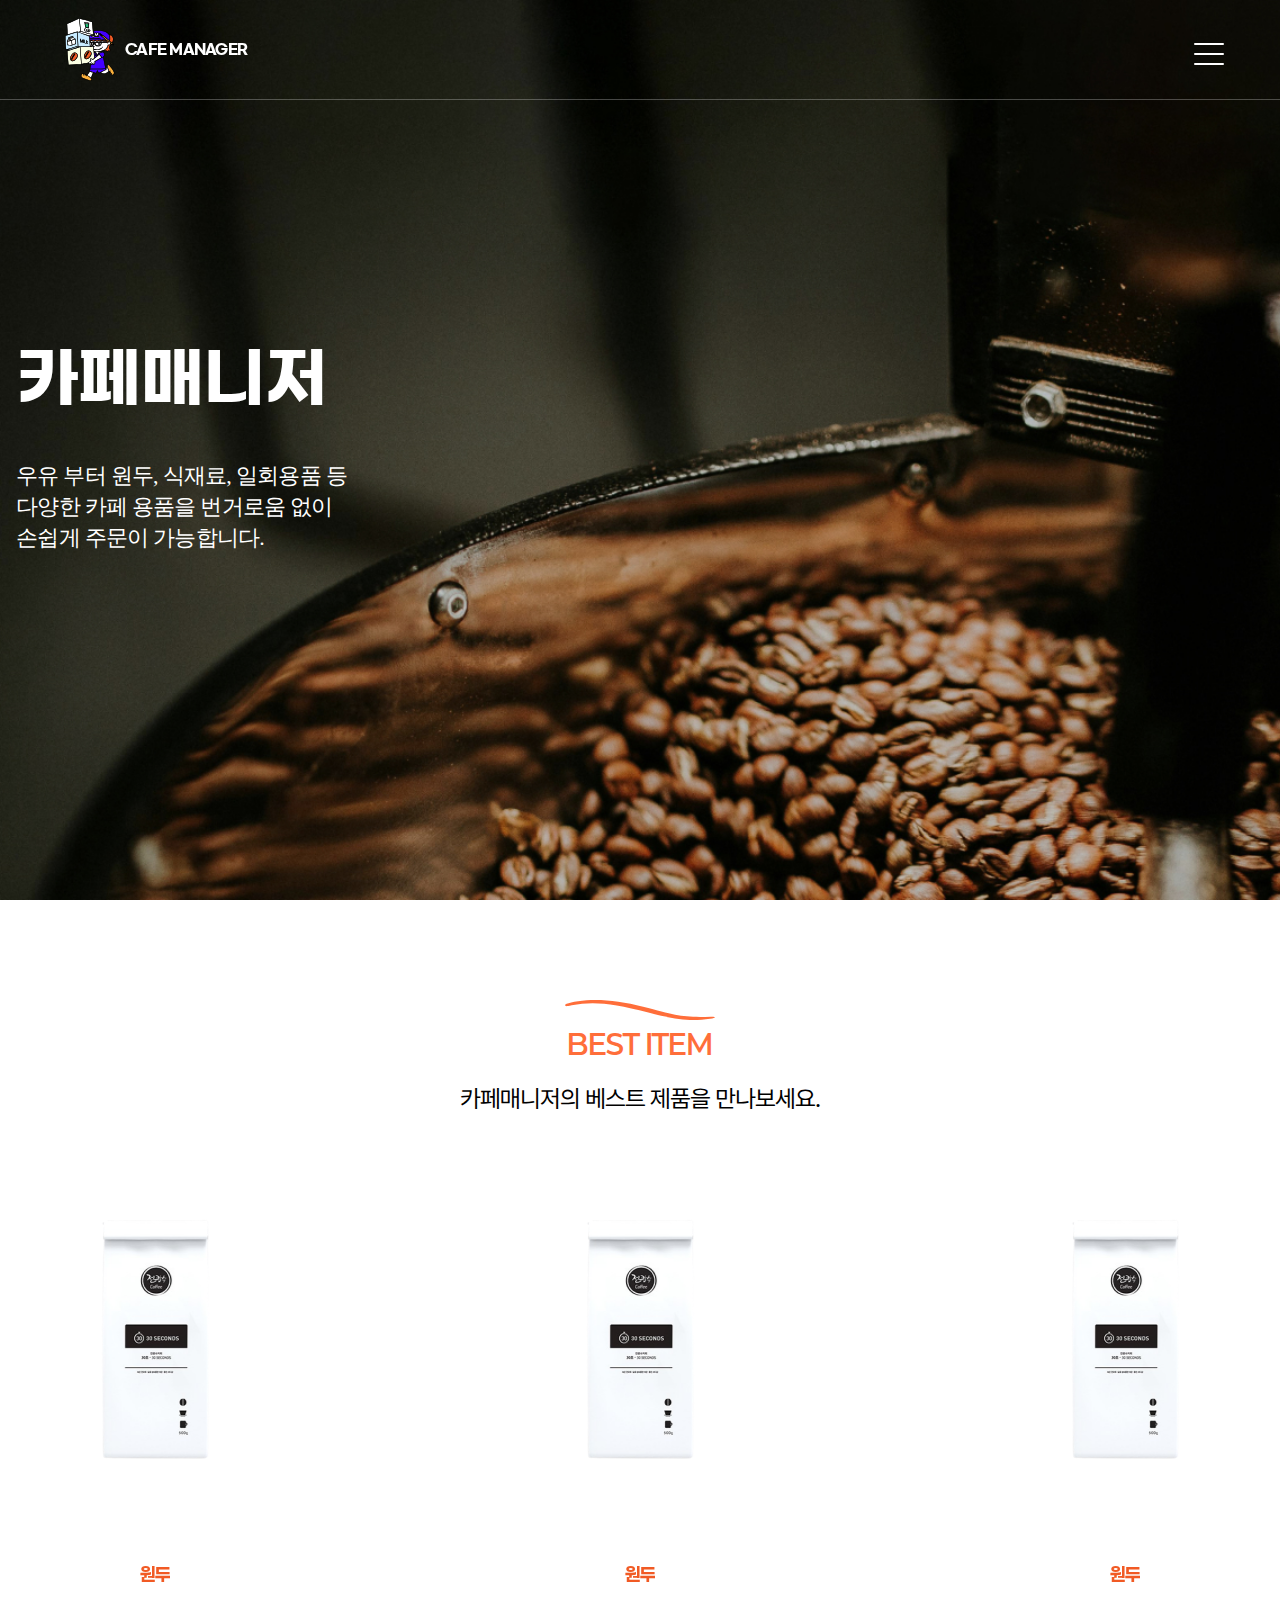
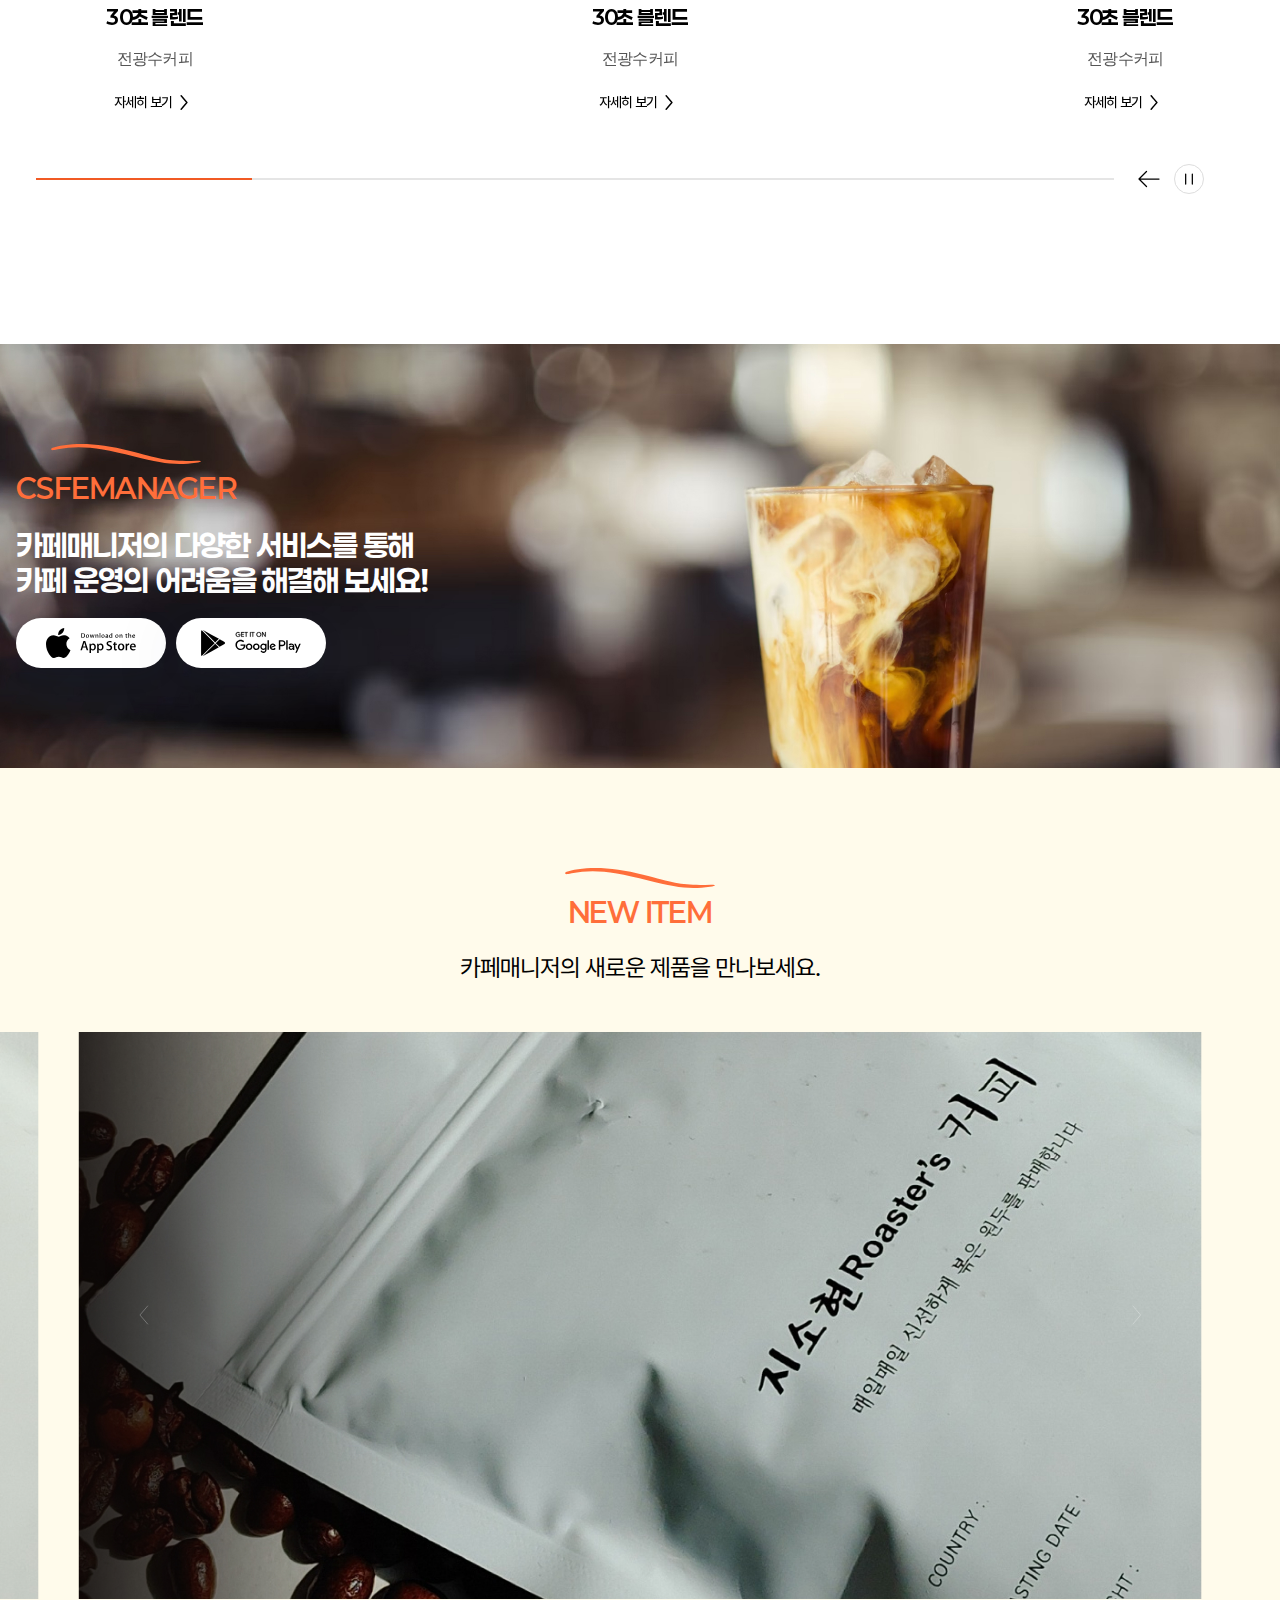
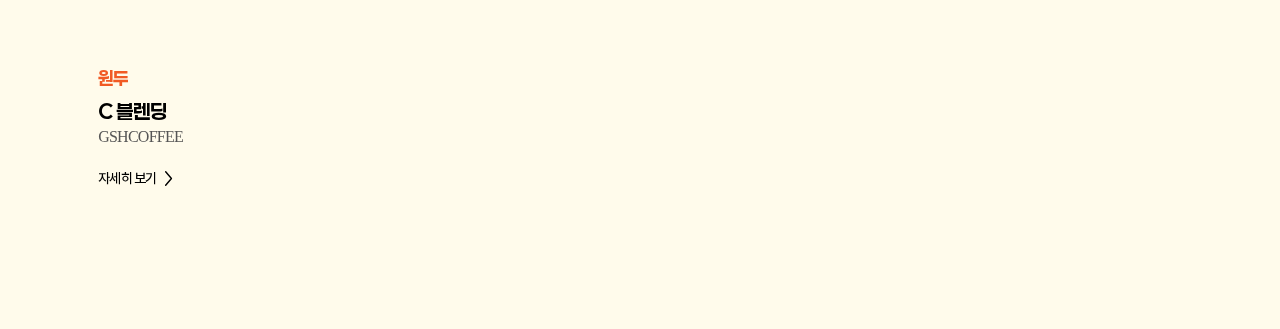
==== commit ae769535: "section 04 슬라이드 추가" ====
--- a/templates/front/index.html
+++ b/templates/front/index.html
@@ -295,7 +295,76 @@
                     </div>
                 </div>
             </section>
-        </main>
+            <section class="section04">
+                <div class="tit">
+                    <div class="tit_point">
+                        <span>NEW ITEM</span>
+                    </div>
+                    <h4>카페매니저의 새로운 제품을 만나보세요.</h4>
+                </div>
+                <div class="wraper">
+                    <div class="swiper newitems">
+                        <div class="swiper-wrapper">
+                            <div class="swiper-slide new-item">
+                                <div class="pdt-img">
+                                    <img src="../../static/img/front/main/sec4-bg-item01.jpg" alt="GSHCOFFEE C 블렌딩 원두">
+                                    <div class="controls">
+                                        <button type="button" class="control new-prev left">
+                                        </button>
+                                        <button type="button" class="control new-next right">
+                                        </button>
+                                    </div>
+                                </div>
+                                <div class="ptd-info">
+                                    <div class="info-txt">
+                                        <div class="txt">
+                                            <span class="p-cate">원두</span>
+                                            <p class="p-subs"></p>
+                                            <strong class="p-name">C 블렌딩</strong>
+                                            <span class="p-brand">GSHCOFFEE</span>
+                                        </div>
+                                        <a href="#" class="view-detail"><span> 자세히 보기</span> <i
+                                                class="arrow-right"></i></a>
+                                    </div>
+                                    <div class="p-pack">
+                                        <img src="../../static/img/front/main/sec4-item01.png" alt="GSHCOFFEE C 블렌딩 원두">
+                                    </div>
+                                </div>
+                            </div>
+                            <div class="swiper-slide new-item">
+                                <div class="pdt-img">
+                                    <img src="../../static/img/front/main/sec4-bg-item01.jpg" alt="GSHCOFFEE C 블렌딩 원두">
+                                    <div class="controls">
+                                        <button type="button" class="control new-prev left">
+                                        </button>
+                                        <button type="button" class="control new-next right">
+                                        </button>
+                                    </div>
+                                </div>
+                                <div class="ptd-info">
+                                    <div class="info-txt">
+                                        <div class="txt">
+                                            <span class="p-cate">원두</span>
+                                            <p class="p-subs"></p>
+                                            <strong class="p-name">C 블렌딩</strong>
+                                            <span class="p-brand">GSHCOFFEE</span>
+                                        </div>
+                                        <a href="#" class="view-detail"><span> 자세히 보기</span> <i
+                                                class="arrow-right"></i></a>
+                                    </div>
+                                    <div class="p-pack">
+                                        <img src="../../static/img/front/main/sec4-item01.png" alt="GSHCOFFEE C 블렌딩 원두">
+                                    </div>
+                                </div>
+                            </div>
+                        </div>
+                    </div>
+                </div>
+                <div class="swiper-pagination"></div>
+    </div>
+    </div>
+    </section>
+    </main>
     </div>
     <script>
         var bestProduct = new Swiper(".bestitems", {
@@ -357,6 +426,37 @@
             },
         });
 
+        var newProduct = new Swiper('.newitems', {
+            observer: true,
+            observeParents: true,
+            slidesPerView: 1,
+            centeredSlides: true,
+            speed: 1500,
+            loop: true,
+            lazy: {
+                loadPrevNext: true, // 이전, 다음 이미지는 미리 로딩
+                lazyLoadingInPrevNextAmount: 6,
+            },
+            autoplay: true,
+            autoplay: {
+                delay: 5000,
+                disableOnInteraction: false,
+            },
+            navigation: {
+                nextEl: ".new-next",
+                prevEl: ".new-prev",
+            },
+            pagination: {
+                el: ".new-pagination",
+                type: 'bullets',
+                clickable: true,
+            },
+            breakpoints: {
+                800: {
+                    slidesPerView: 1.1,
+                }
+            }
+        });
     </script>
 </body>
 
--- a/static/css/front/main.css
+++ b/static/css/front/main.css
@@ -1,4 +1,4 @@
-@charset "utf-8"; .header { position: fixed; top: 0; left: 0; width: 100%; z-index: 5000; padding-left: 2.5rem; padding-right: 2.5rem; border-bottom: 1px solid rgba(229, 229, 229, 0.3); height: 100px; display: flex; transition: 0.3s; } 
+@charset "utf-8"; .header { position: fixed; top: 0; left: 0; width: 100%; z-index: 5000; padding-left: 40px; padding-right: 40px; border-bottom: 1px solid rgba(229, 229, 229, 0.3); height: 100px; display: flex; transition: 0.3s; } 
 .header.fixed { background: #fff; box-shadow: 0px 12px 14px -4px #dddddd25, 0px 8px 9px -6px #dddddd10; } 
 .header.on { color: #222; background-color: #fff; } 
 .header > .wrap { width: 100%; display: flex; flex-direction: row; justify-content: flex-start; align-items: center; max-width: 1600px; margin: 0 auto; gap: 50px; } 
@@ -12,13 +12,13 @@
 .gnb { display: flex; flex-direction: row; height: 100%; } 
 .gnb > ul { display: flex; -webkit-box-align: center; align-items: center; height: 100%; gap: 50px; } 
 .gnb .depth1 { position: relative; height: 100%; } 
-.gnb .depth_tit { display: flex; -webkit-box-align: center; align-items: center; height: 100%; font-weight: 600; padding-left: 1.5em; padding-right: 1.5em; } 
+.gnb .depth_tit { display: flex; -webkit-box-align: center; align-items: center; height: 100%; font-weight: 600; padding-left: 24px; padding-right: 24px; } 
 .gnb .depth1 .depth_box { position: relative; display: flex; -webkit-box-align: center; align-items: center; height: 100%; font-size: 16px; font-weight: 600; letter-spacing: -0.75px; font-family: "Pretendard"; color: #fff; transition: all0.3s; } 
 .header.on .gnb .depth1 .depth_box { color: #000; } 
 .header.fixed .gnb .depth1 .depth_box { color: #000; } 
-.gnb .depth1 .depth_box::after { content: ""; display: block; position: absolute; bottom: 0; left: 0; width: 100%; background-color: #f15a24; height: 0.1875rem; opacity: 0; transform: scaleX(0); transition: opacity 0.3s, transform 0.3s; } 
+.gnb .depth1 .depth_box::after { content: ""; display: block; position: absolute; bottom: 0; left: 0; width: 100%; background-color: #f15a24; height: 3px; opacity: 0; transform: scaleX(0); transition: opacity 0.3s, transform 0.3s; } 
 .gnb .depth1:hover .depth_box::after { display: block; opacity: 1; transform: none; width: 100%; height: 2px; } 
-.gnb .depth2 { display: flex; position: absolute; top: 100%; left: 0; height: 0; z-index: 5; opacity: 0; padding-left: 1.875rem; padding-right: 1.875rem; transform: scaleY(0); transform-origin: top; transition: transform 0.3s, height 0.3s; white-space: nowrap; font-size: 1.125rem; font-family: "Pretendard"; flex-direction: row; align-items: center; justify-content: flex-start; gap: 30px; } 
+.gnb .depth2 { display: flex; position: absolute; top: 100%; left: 0; height: 0; z-index: 5; opacity: 0; padding-left: 30px; padding-right: 30px; transform: scaleY(0); transform-origin: top; transition: transform 0.3s, height 0.3s; white-space: nowrap; font-size: 18px; font-family: "Pretendard"; flex-direction: row; align-items: center; justify-content: flex-start; gap: 30px; } 
 .gnb .depth1:hover .depth2 { -webkit-box-align: center; align-items: center; justify-content: flex-start; height: 72px; transform: scaleY(1); opacity: 1; } 
 .gnb .depth2::before { content: ""; display: block; border-top: 1px solid #e5e5e5; border-bottom: 1px solid #e5e5e5; position: absolute; top: 0; left: 0; width: 5000px; height: 100%; transform: translateX(-50%); background-color: #fff; z-index: 5; } 
 .gnb .depth2 li { opacity: 0; overflow: hidden; position: relative; z-index: 6; transition: opacity 0.4s; } 
@@ -88,14 +88,50 @@
 .section03 .brand-box > .tit { display: flex; flex-direction: column; align-items: flex-start; } 
 .section03 .brand-box .link-wrap { display: flex; flex-direction: row; align-items: center; gap: 10px; } 
 .section03 .brand-box .link-wrap .link { background-color: #fff; width: 150px; height: 50px; border-radius: 50px; box-shadow: 0px 8px 28px -6px rgba(24, 39, 75, 0.12), 0px 18px 88px -4px rgba(24, 39, 75, 0.14); display: flex; flex-direction: row; justify-content: center; align-items: center; } 
-.section03 .brand-box .link-wrap .link .logo{width: 100px; height: 30px; display: block;}
-.section03 .brand-box .link-wrap .link .logo.apple{background: url(../../img/front/main/apple-logo.svg) 50% 50% no-repeat; background-size: contain;}
-.section03 .brand-box .link-wrap .link .logo.google{background: url(../../img/front/main/googleplay-logo.svg) 50% 50% no-repeat; background-size: contain;}
+.section03 .brand-box .link-wrap .link .logo { width: 100px; height: 30px; display: block; } 
+.section03 .brand-box .link-wrap .link .logo.apple { background: url(../../img/front/main/apple-logo.svg) 50% 50% no-repeat; background-size: contain; } 
+.section03 .brand-box .link-wrap .link .logo.google { background: url(../../img/front/main/googleplay-logo.svg) 50% 50% no-repeat; background-size: contain; } 
+
+
+
+
+/* main -section04 */
+.section04 { background-color: #FFFBEB; display: flex; padding: 100px 0; flex-direction: column; align-items: center; gap: 50px; } 
+.section04 .new-item { width: 100%; display: flex; flex-direction: row; justify-content: center;  width: auto; max-width: 100%; align-items: stretch; flex-wrap: nowrap; padding-left: 50px; padding-right: 50px; position: relative; transition: padding 1.5s, opacity 1.5s; opacity: 0.7; } 
+.section04 .new-item.swiper-slide-active { opacity: 1; } 
+.section04 .new-item .pdt-img { width: 100%; height: 500px; border-radius: 40px; overflow: hidden; position: relative; transition: all 0.85s; } 
+.section04 .new-item .pdt-img img { position: absolute; top: 50%; left: 50%; -moz-transform: translate(-50%, -50%); -webkit-transform: translate(-50%, -50%); -ms-transform: translate(-50%, -50%); -o-transform: translate(-50%, -50%); transform: translate(-50%, -50%); object-fit: contain; max-width: none !important; width: 100%; vertical-align: top; transition: opacity 0.35s; } 
+.section04 .new-item .pdt-img .controls { position: absolute; top: 50%;  width: 100%; z-index: 10; -webkit-transform: translate(0%, -50%); transform: translate(0%, -50%); display: -webkit-box; display: flex; justify-content: space-between; padding-left: 50px; padding-right: 50px; } 
+.section04 .new-item .pdt-img .controls .control { opacity: 0.3; transition: opacity 0.25s; } 
+.section04 .new-item .pdt-img .controls .control.new-prev { width: 30px; height: 30px; display: block; background: url(../../img/front/main/arrow-left-big.svg) no-repeat 50% 50%; background-size: contain; filter: grayscale(1) brightness(10); transition: all 0.3s; left: 0; } 
+.section04 .new-item .pdt-img .controls .control.new-next { width: 30px; height: 30px; display: block; background: url(../../img/front/main/arrow-right-big.svg) no-repeat 50% 50%; background-size: contain; filter: grayscale(1) brightness(10); transition: all 0.3s; right: 0; } 
+.section04 .new-item .pdt-img .controls .control:hover { opacity: 1; } 
+.section04 .new-item.swiper-slide-next,
+.section04 .new-item.swiper-slide-prev { justify-content: flex-end; } 
+.section04 .new-item.swiper-slide-next .ptd-info,
+.section04 .new-item.swiper-slide-prev .ptd-info { opacity: 0; width: 0; margin-left: 0; -webkit-transform: translateX(-50%) scaleX(0); -ms-transform: translateX(-50%) scaleX(0);  transform: translateX(-50%) scaleX(0); } 
+.section04 .new-item.swiper-slide-active { opacity: 1; } 
+.section04 .ptd-info { max-width: 300px; width: 100%; display: flex; flex-direction: column; align-items: flex-start; height: 100%; justify-content: space-between; margin-left: 60px; position: relative; transition: margin 0.85s, height 0.85s, width 0.5s, opacity 0.25s, transform 0.85s; } 
+.section04 .ptd-info .info-txt { width: 100%; min-height: 200px; display: flex; flex-direction: column; align-items: flex-start; justify-content: center; gap: 20px; } 
+.section04 .ptd-info .info-txt .txt { width: 100%; display: flex; flex-direction: column; align-items: flex-start; justify-content: center; gap: 5px; } 
+.section04 .ptd-info .info-txt .txt .p-cate { font-size: 18px; font-weight: 700; letter-spacing: -0.75px; color: #f15a24; font-family: "Paperlogy"; } 
+.section04 .ptd-info .info-txt .txt .p-name { font-size: 20px; letter-spacing: -0.75px; color: #000; font-family: "Paperlogy"; } 
+.section04 .ptd-info .info-txt .txt .p-brand { color: #555; font-size: 16px; letter-spacing: -0.75px; font-family: "Paperlogy"; } 
+.section04 .ptd-info .info-txt .view-detail { display: flex; flex-direction: row; align-items: center; } 
+.section04 .ptd-info .info-txt .view-detail span { font-size: 14px; letter-spacing: -0.75px; font-weight: 500; color: #000; transition: all .3s; } 
+.section04 .ptd-info .info-txt .view-detail .arrow-right { width: 24px; height: 24px; background: url(../../img/front/main/arrow-right-view.svg) no-repeat 50% 50%; background-size: contain; filter: grayscale(1) brightness(0); transition: all .3s; } 
+.section04 .ptd-info .info-txt .view-detail:hover span { color: #f15a24; font-weight: 600; } 
+.section04 .ptd-info .info-txt .view-detail:hover .arrow-right { filter: grayscale(0) brightness(1); } 
+.section04 .ptd-info .p-pack { width: 100%; height: 300px; display: flex; flex-direction: column; align-items: center; justify-content: center; padding: 0; border-top: 1px solid #909090; padding: 25px; position: relative; } 
+.section04 .ptd-info .p-pack img { width: 100%; height: 100%; object-fit: contain; transition: opacity 0.35s; } 
+.section02 .bestitems .best-contr .contr .best-prev { width: 30px; height: 30px; display: block; background: url(../../img/front/main/Arrow-Left-slide.svg) no-repeat 50% 50%; background-size: contain; filter: grayscale(1) brightness(0); transition: all 0.3s; } 
+
+
 
 /* 반응형 */
 @media screen and (max-width: 1280px) { body.active { overflow: hidden; } 
  .header { display: none; } 
- .m-header { display: block; position: fixed; top: 0; left: 0; z-index: 999; width: 100%; padding-left: 2.5rem; padding-right: 2.5rem; border-bottom: 1px solid rgba(229, 229, 229, 0.3); height: 100px; display: flex; transition: 0.3s; } 
+ .m-header { display: block; position: fixed; top: 0; left: 0; z-index: 999; width: 100%; padding-left: 40px; padding-right: 40px; border-bottom: 1px solid rgba(229, 229, 229, 0.3); height: 100px; display: flex; transition: 0.3s; } 
  .m-header.fixed { display: flex; background: #fff; } 
  .m-header.on { color: #222; background-color: #fff; display: flex; } 
  .m-header.act { color: #222; background-color: #fff; display: flex; } 
@@ -133,6 +169,18 @@
  .mobile .lnb .inn .depth2 .inn { display: flex; align-items: center; align-content: center; gap: 10px 50px; align-self: stretch; flex-wrap: wrap; padding: 0; } 
  .mobile .lnb .inn .depth2 .inn a { font-size: 16px; letter-spacing: -0.75px; font-weight: 500; color: #000; transition: all 0.3s; } 
  .mobile .lnb .inn .depth2 .inn a:hover { color: #f15a24; text-decoration: underline; } 
+
+
+ .section04 .new-item { display: block; padding-left: 20px; padding-right: 20px; } 
+ .section04 .new-item.swiper-slide-next,
+ .section04 .new-item.swiper-slide-prev { justify-content: center; } 
+ .section04 .new-item.swiper-slide-next .ptd-info,
+.section04 .new-item.swiper-slide-prev .ptd-info { opacity: 1; width: 100%; transform: none; } 
+ .section04 .new-item .pdt-img { height: auto; border-radius: 0; } 
+ .section04 .new-item .pdt-img img { border-radius: 0; vertical-align: top; position: static; transform: none; max-width: 100% !important; } 
+ .section04 .ptd-info { max-height: none; width: 100%; margin-left: 0; transition: none; padding-top: 30px; padding-left: 20px; padding-right: 20px; } 
+ .section04 .ptd-info .p-pack { display: none; position: relative; margin-top: 25px; margin-left: auto; margin-right: auto; text-align: center; } 
+ .section04 .ptd-info .p-pack img { width: auto; } 
  }
 
 
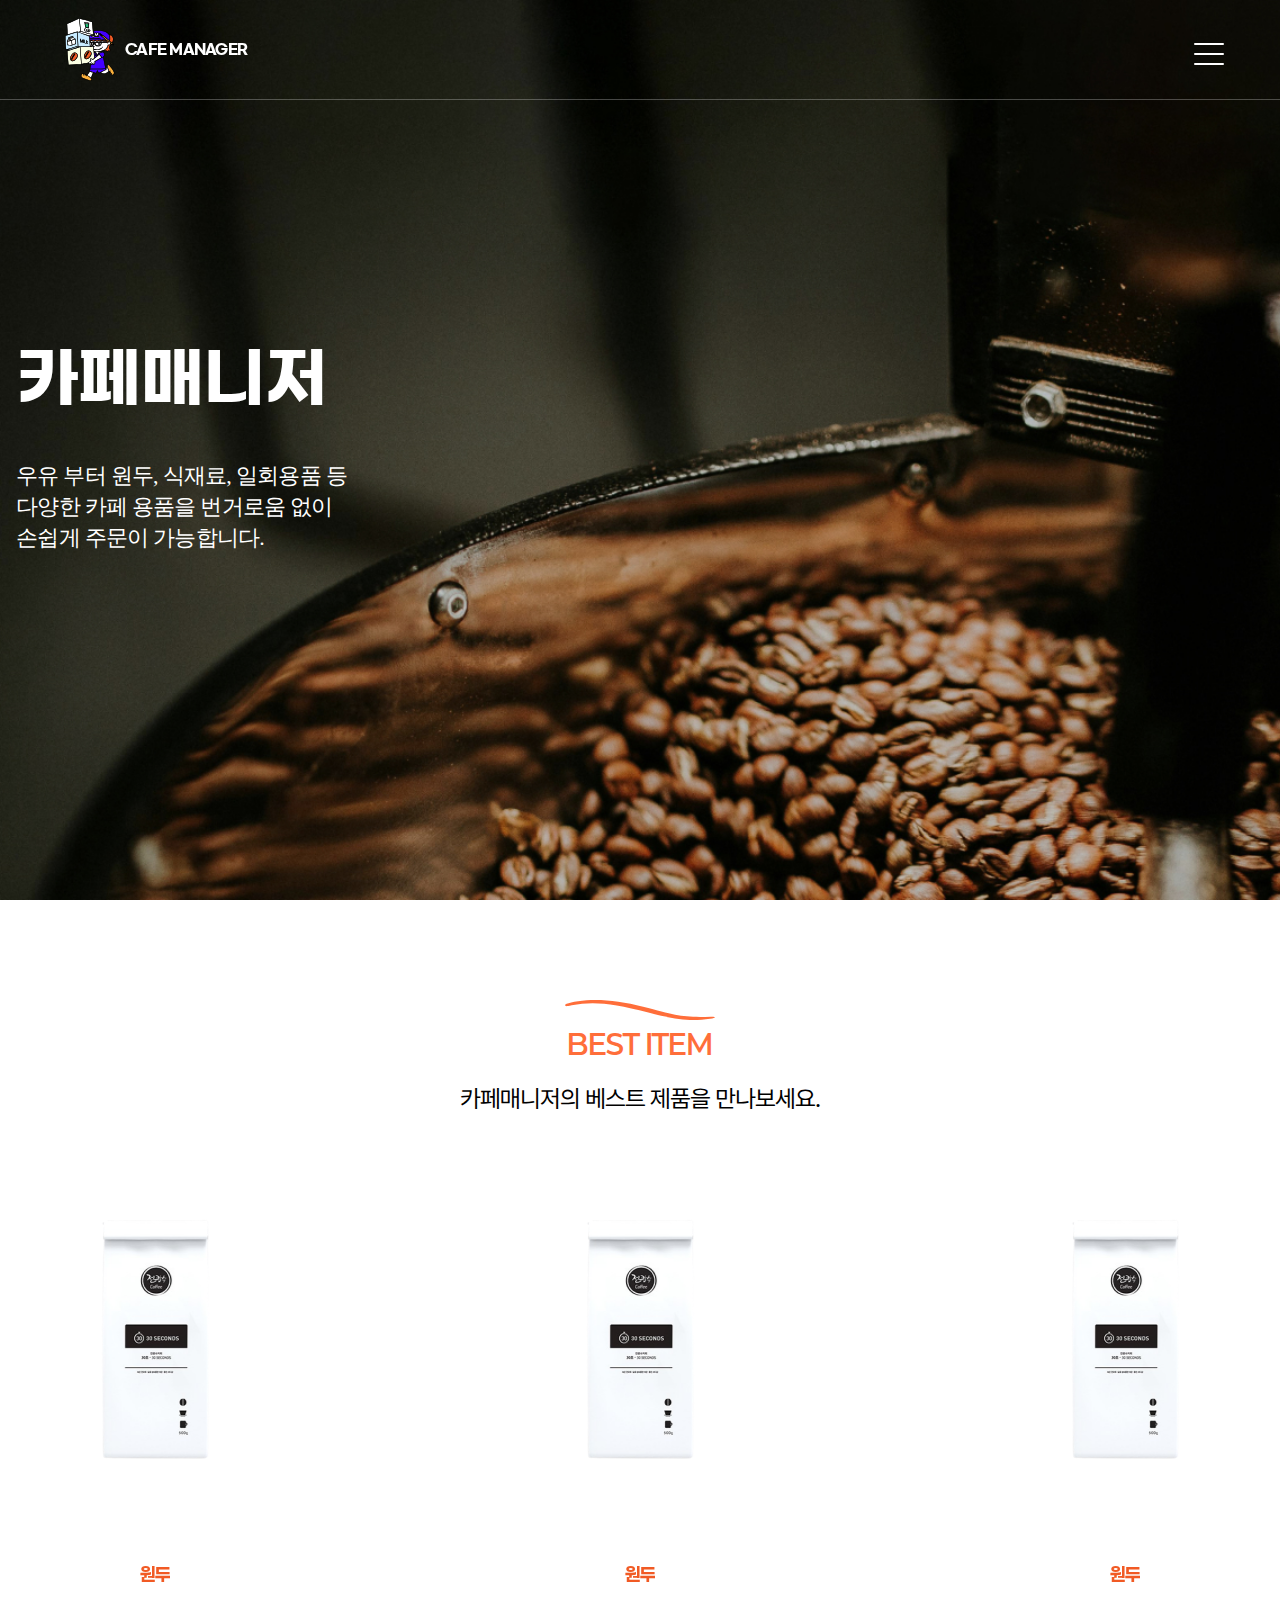
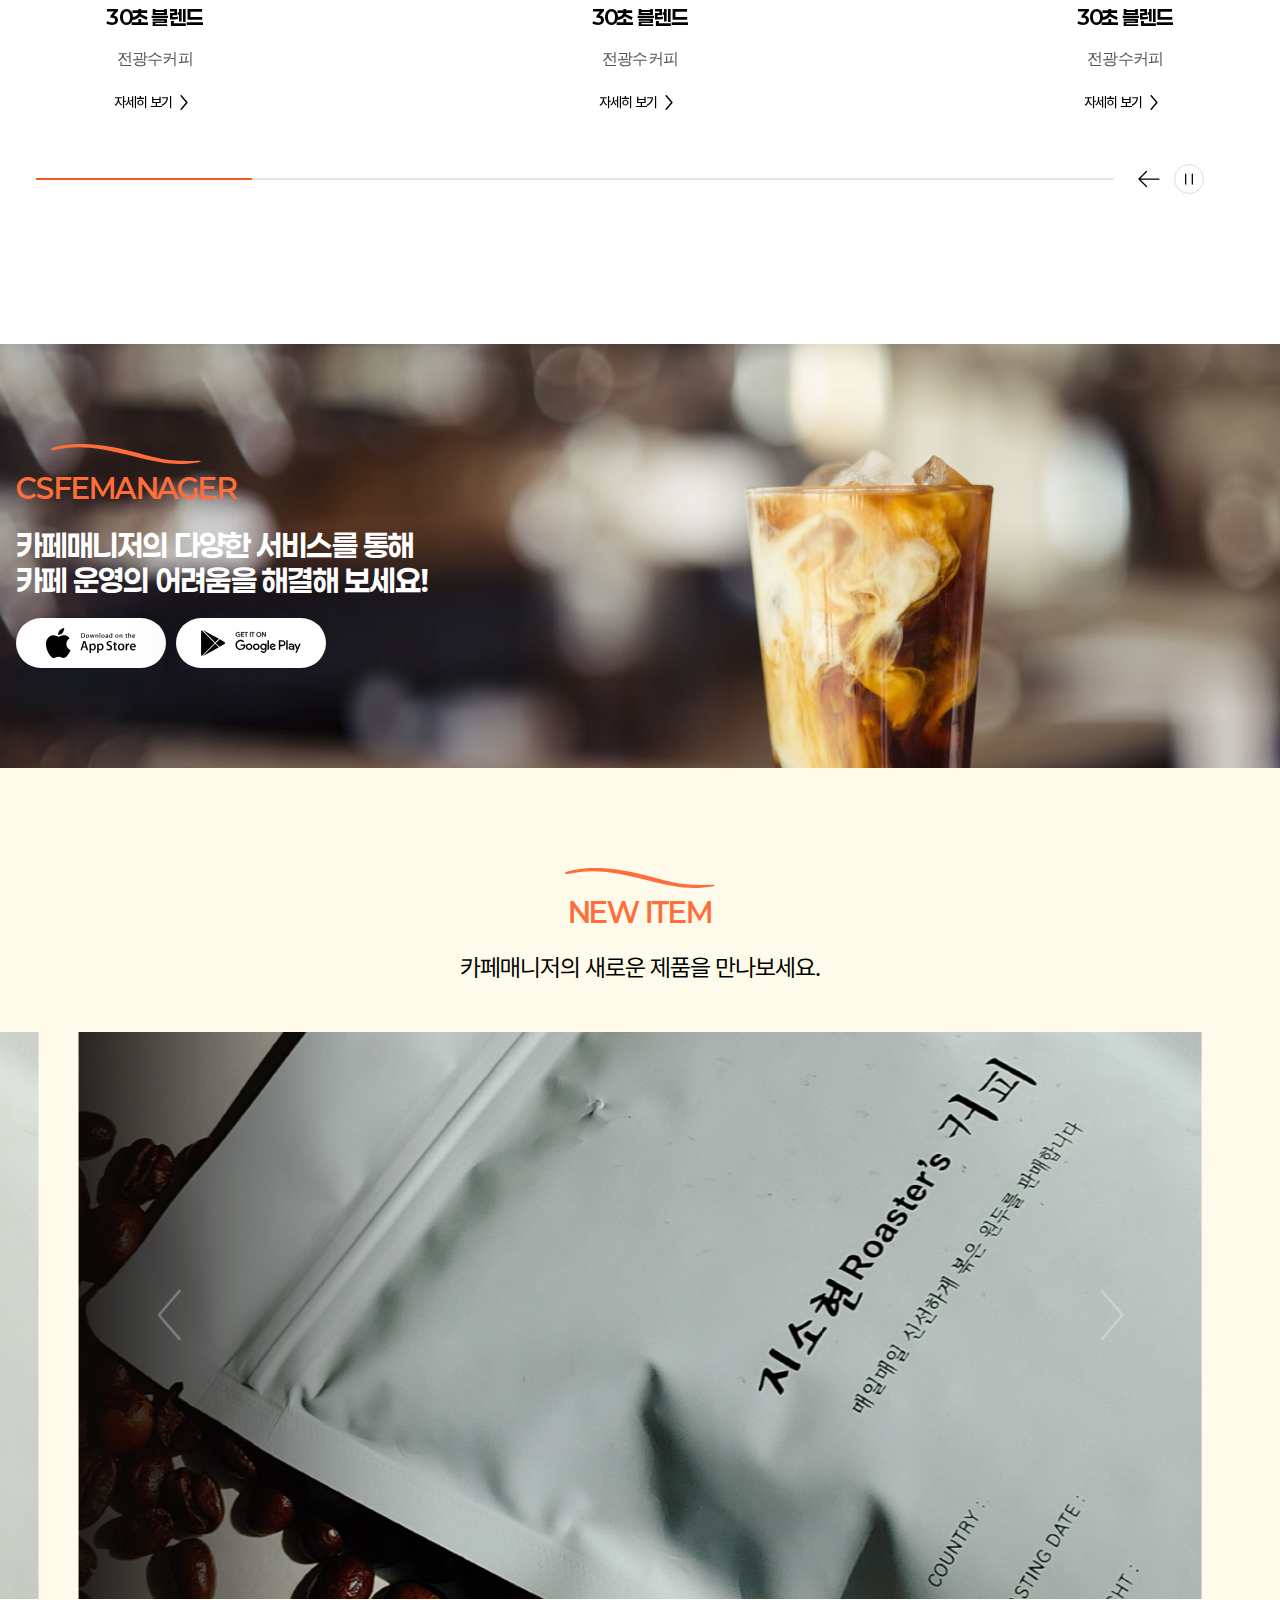
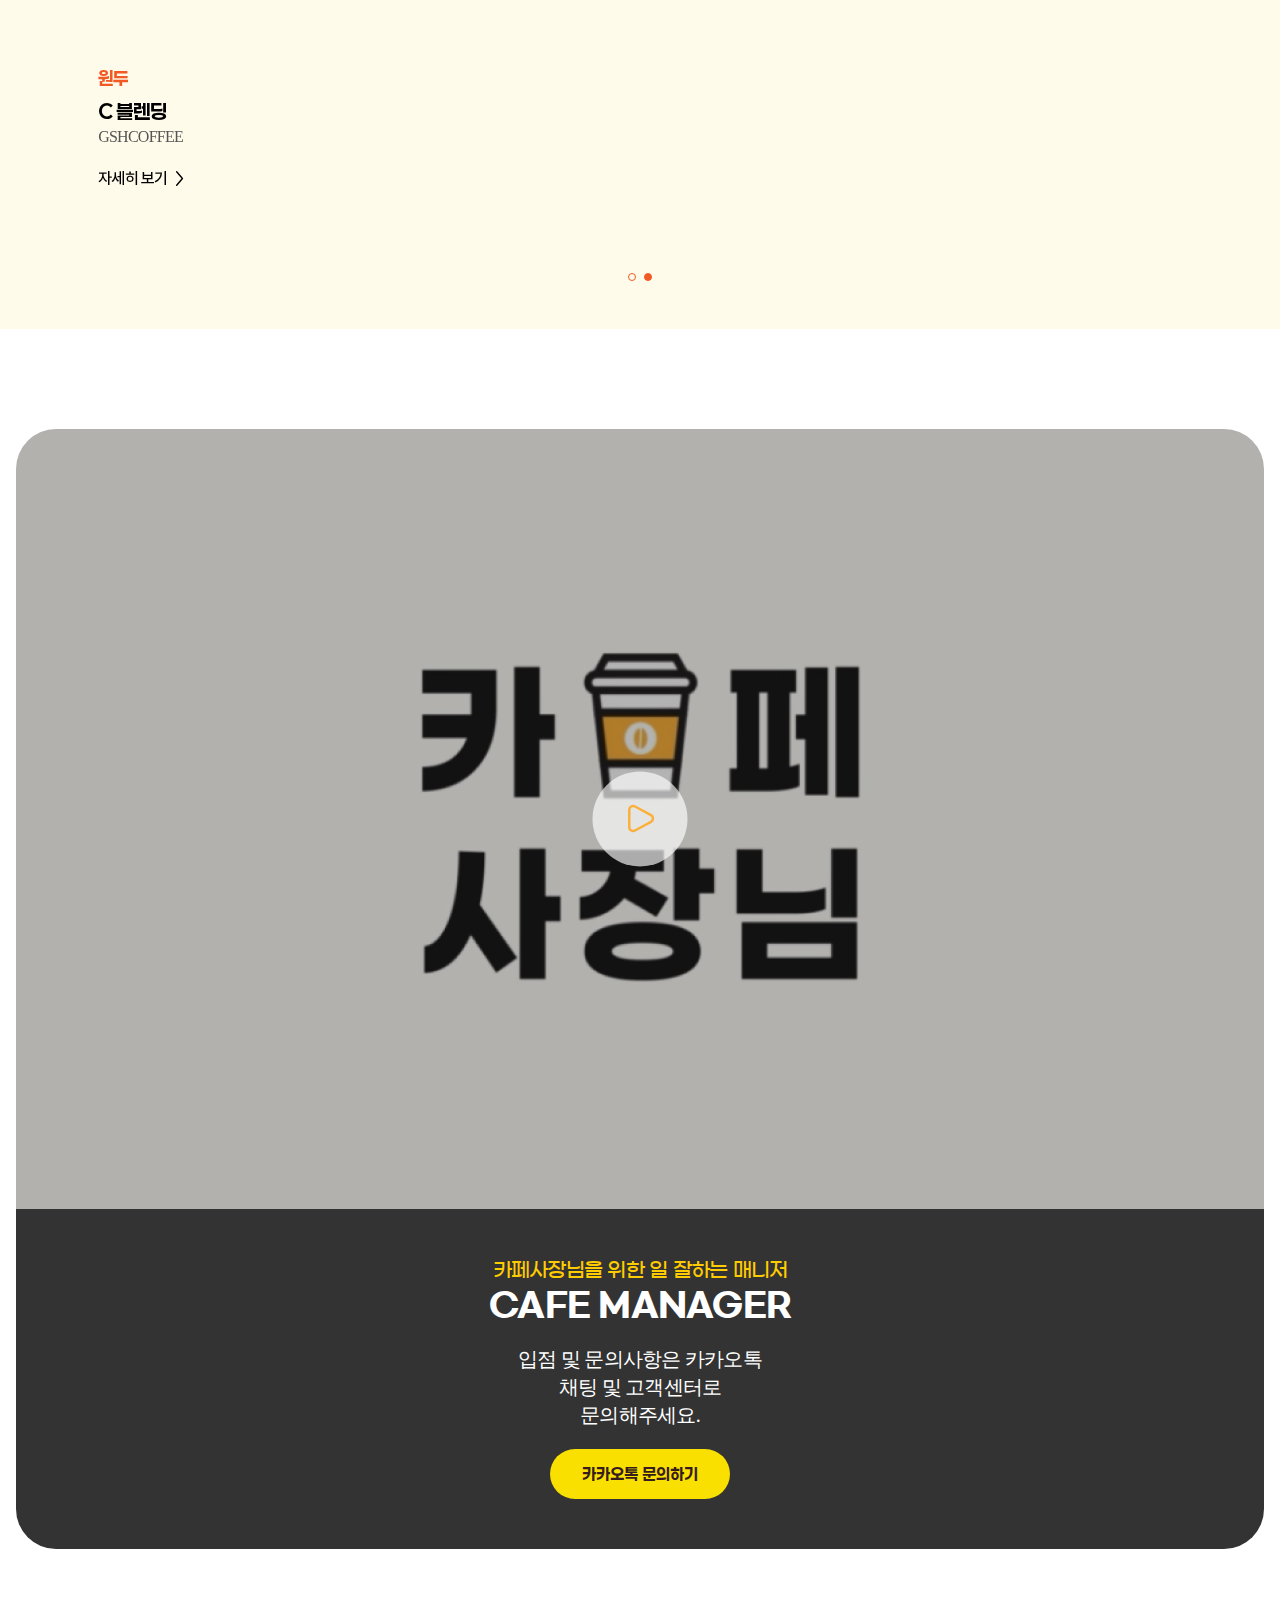
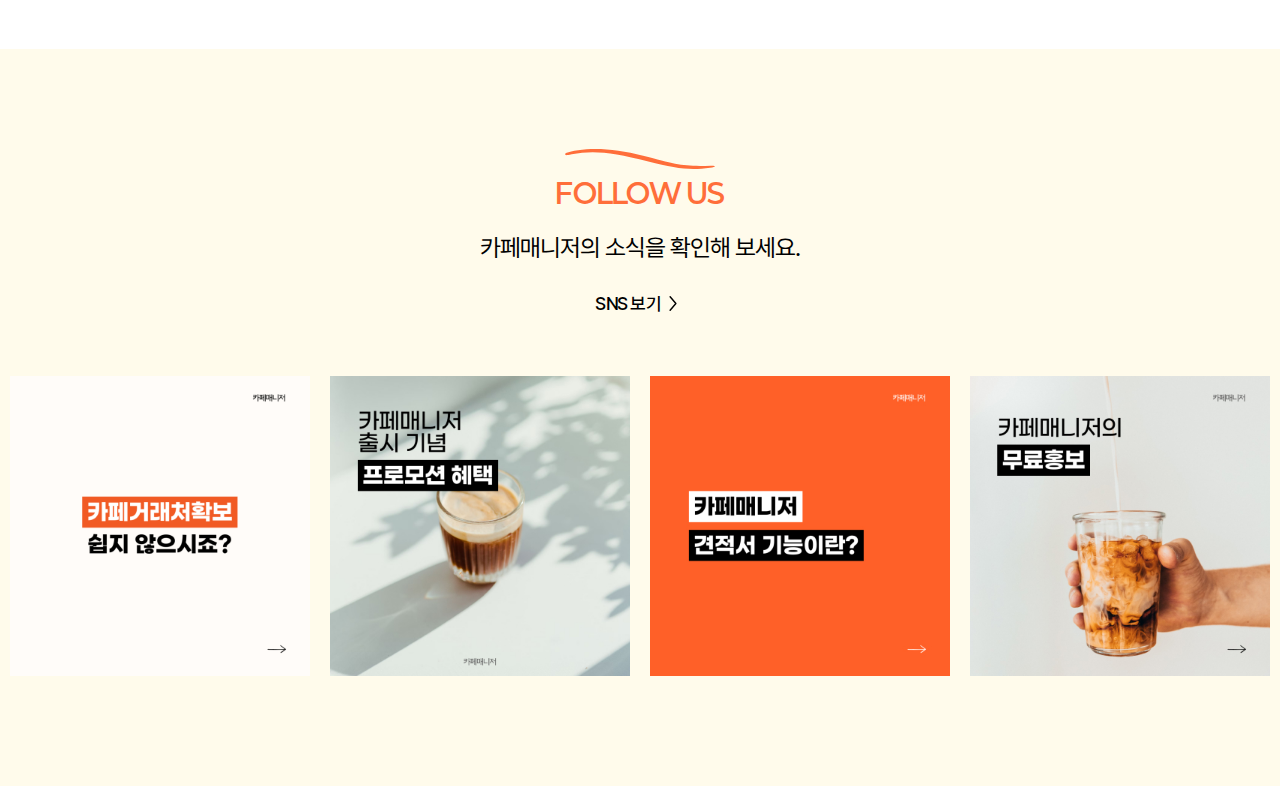
==== commit 5f60df2d: "section06 추가" ====
--- a/templates/front/index.html
+++ b/templates/front/index.html
@@ -360,11 +360,94 @@
                         </div>
                     </div>
                 </div>
-                <div class="swiper-pagination"></div>
-    </div>
-    </div>
-    </section>
-    </main>
+                <div class="swiper-pagination new-pagination"></div>
+            </section>
+            <section class="section05">
+                <div class="wrap maxw1400">
+                    <div class="thumb-box">
+                        <div class="thumb-img video">
+                            <img src="../../static/img/front/main/cafemanager-video-thumb.jpg"
+                                alt="카페 사장님을 위한 카페매니저 서비스">
+                            <button class="play-btn"></button>
+                        </div>
+                        <div class="thumb-txt">
+                            <div class="thb-tit">
+                                <p>카페사장님을 위한 일 잘하는 매니저</p>
+                                <h3>CAFE MANAGER</h3>
+                            </div>
+                            <div class="thb-txt">
+                                <p>입점 및 문의사항은 카카오톡 채팅
+                                    및 고객센터로 문의해주세요.</p>
+                            </div>
+                            <button class="btn kakao-btn">
+                                <p>카카오톡 문의하기</p>
+                            </button>
+                        </div>
+                    </div>
+                </div>
+            </section>
+            <section class="section06">
+                <div class="tit">
+                    <div class="tit_point">
+                        <span>FOLLOW US</span>
+                    </div>
+                    <h4>카페매니저의 소식을 확인해 보세요.</h4>
+                    <div class="view">
+                        <a href="#" class="view-detail"><span>SNS 보기</span> <i class="arrow-right"></i></a>
+                    </div>
+                </div>
+                <div class="wraper">
+                    <div class="swiper instaitems">
+                        <div class="swiper-wrapper row">
+                            <div class="swiper-slide insta-item">
+                                <a href="#" class="inner hov">
+                                    <div class="insta-img">
+                                        <img src="../../static/img/front/main/insta01.png" alt="카페매니저 인스타그램">
+                                    </div>
+                                    <div class="insta-hov">
+                                        <i class="icon-insta"></i>
+                                        <span class="insta-sub">@cafemanager_official</span>
+                                    </div>
+                                </a>
+                            </div>
+                            <div class="swiper-slide insta-item">
+                                <a href="#" class="inner hov">
+                                    <div class="insta-img">
+                                        <img src="../../static/img/front/main/insta02.jpg" alt="카페매니저 인스타그램">
+                                    </div>
+                                    <div class="insta-hov">
+                                        <i class="icon-insta"></i>
+                                        <span class="insta-sub">@cafemanager_official</span>
+                                    </div>
+                                </a>
+                            </div>
+                            <div class="swiper-slide insta-item">
+                                <a href="#" class="inner hov">
+                                    <div class="insta-img">
+                                        <img src="../../static/img/front/main/insta03.jpg" alt="카페매니저 인스타그램">
+                                    </div>
+                                    <div class="insta-hov">
+                                        <i class="icon-insta"></i>
+                                        <span class="insta-sub">@cafemanager_official</span>
+                                    </div>
+                                </a>
+                            </div>
+                            <div class="swiper-slide insta-item">
+                                <a href="#" class="inner hov">
+                                    <div class="insta-img">
+                                        <img src="../../static/img/front/main/insta04.jpg" alt="카페매니저 인스타그램">
+                                    </div>
+                                    <div class="insta-hov">
+                                        <i class="icon-insta"></i>
+                                        <span class="insta-sub">@cafemanager_official</span>
+                                    </div>
+                                </a>
+                            </div>
+                        </div>
+                    </div>
+                </div>
+            </section>
+        </main>
     </div>
     <script>
         var bestProduct = new Swiper(".bestitems", {
@@ -457,6 +540,65 @@
                 }
             }
         });
+
+        var snsSocial = '';
+        var innerWid;
+        var socialFlag = false;
+        $(window).on('resize', function () {
+            initSocialSwiper();
+        })
+        initSocialSwiper();
+
+        function initSocialSwiper() {
+            innerWid = window.innerWidth;
+            if (innerWid <= 1280) {
+                socialFlag = true;
+            } else {
+                socialFlag = false;
+            }
+            if (!socialFlag && snsSocial == '') {
+                createSocialSwiper();
+            } else if (socialFlag && snsSocial != '') {
+                snsSocial.destroy();
+                snsSocial = '';
+            }
+        }
+
+
+        function createSocialSwiper() {
+            snsSocial = new Swiper('.instaitems', {
+                observer: true,
+                observeParents: true,
+                slidesPerView: 4,
+                speed: 500,
+                loop: true,
+                autoplay: true,
+                autoplay: {
+                    delay: 3500,
+                    disableOnInteraction: false,
+                },
+                navigation: {
+                    nextEl: ".social_next",
+                    prevEl: ".social_prev",
+                },
+            })
+        }
+
+
+        var stack = 4;
+        var total;
+        function mainMoreSocial() {
+            var bnr = $('.instaitems .insta-item');
+            total = $('.instaitems .insta-item').length;
+            for (i = stack; i < stack + 4; i++) {
+                console.log(i);
+                bnr.eq(i).show();
+            }
+            stack += 4;
+            if (stack >= total) {
+                $(event.currentTarget).hide();
+            }
+        }
     </script>
 </body>
 
--- a/static/css/common.css
+++ b/static/css/common.css
@@ -1,253 +1,782 @@
-@charset "utf-8"; 
+@charset "utf-8";
 /* 폰트 */
 /* Pretendard */
-@font-face { font-family: 'Pretendard'; font-weight: 900; font-display: swap; font-style: normal; src: local('Pretendard Black'), url('../../static/font/Pretendard-Black.woff2') format('woff2') } 
-@font-face { font-family: 'Pretendard'; font-weight: 800; font-display: swap; font-style: normal; src: local('Pretendard ExtraBold'), url('../../static/font/Pretendard-ExtraBold.woff2') format('woff2') } 
-@font-face { font-family: 'Pretendard'; font-weight: 700; font-display: swap; font-style: normal; src: local('Pretendard Bold'), url('../../static/font/Pretendard-Bold.woff2') format('woff2'); } 
-@font-face { font-family: 'Pretendard'; font-weight: 600; font-display: swap; font-style: normal; src: local('Pretendard SemiBold'), url('../../static/font/Pretendard-SemiBold.woff2') format('woff2'); } 
-@font-face { font-family: 'Pretendard'; font-weight: 500; font-display: swap; font-style: normal; src: local('Pretendard Medium'), url('../../static/font/Pretendard-Medium.woff2') format('woff2'); } 
-@font-face { font-family: 'Pretendard'; font-weight: 400; font-display: swap; font-style: normal; src: local('Pretendard Regular'), url('../../static/font/Pretendard-Regular.woff2') format('woff2'); } 
-@font-face { font-family: 'Pretendard'; font-weight: 300; font-display: swap; font-style: normal; src: local('Pretendard Light'), url('../../static/font/Pretendard-Light.woff2') format('woff2'); } 
-@font-face { font-family: 'Pretendard'; font-weight: 200; font-display: swap; font-style: normal; src: local('Pretendard ExtraLight'), url('../../static/font/Pretendard-ExtraLight.woff2') format('woff2'); } 
-@font-face { font-family: 'Pretendard'; font-weight: 100; font-display: swap; font-style: normal; src: local('Pretendard Thin'), url('../../static/font/Pretendard-Thin.woff2') format('woff2'); }
+@font-face {
+  font-family: "Pretendard";
+  font-weight: 900;
+  font-display: swap;
+  font-style: normal;
+  src: local("Pretendard Black"),
+    url("../../static/font/Pretendard-Black.woff2") format("woff2");
+}
+@font-face {
+  font-family: "Pretendard";
+  font-weight: 800;
+  font-display: swap;
+  font-style: normal;
+  src: local("Pretendard ExtraBold"),
+    url("../../static/font/Pretendard-ExtraBold.woff2") format("woff2");
+}
+@font-face {
+  font-family: "Pretendard";
+  font-weight: 700;
+  font-display: swap;
+  font-style: normal;
+  src: local("Pretendard Bold"),
+    url("../../static/font/Pretendard-Bold.woff2") format("woff2");
+}
+@font-face {
+  font-family: "Pretendard";
+  font-weight: 600;
+  font-display: swap;
+  font-style: normal;
+  src: local("Pretendard SemiBold"),
+    url("../../static/font/Pretendard-SemiBold.woff2") format("woff2");
+}
+@font-face {
+  font-family: "Pretendard";
+  font-weight: 500;
+  font-display: swap;
+  font-style: normal;
+  src: local("Pretendard Medium"),
+    url("../../static/font/Pretendard-Medium.woff2") format("woff2");
+}
+@font-face {
+  font-family: "Pretendard";
+  font-weight: 400;
+  font-display: swap;
+  font-style: normal;
+  src: local("Pretendard Regular"),
+    url("../../static/font/Pretendard-Regular.woff2") format("woff2");
+}
+@font-face {
+  font-family: "Pretendard";
+  font-weight: 300;
+  font-display: swap;
+  font-style: normal;
+  src: local("Pretendard Light"),
+    url("../../static/font/Pretendard-Light.woff2") format("woff2");
+}
+@font-face {
+  font-family: "Pretendard";
+  font-weight: 200;
+  font-display: swap;
+  font-style: normal;
+  src: local("Pretendard ExtraLight"),
+    url("../../static/font/Pretendard-ExtraLight.woff2") format("woff2");
+}
+@font-face {
+  font-family: "Pretendard";
+  font-weight: 100;
+  font-display: swap;
+  font-style: normal;
+  src: local("Pretendard Thin"),
+    url("../../static/font/Pretendard-Thin.woff2") format("woff2");
+}
 
 /* SUITE */
-@font-face {font-family: 'SUITE';font-weight: 300;src: url('../../static/font/SUITE-Light.woff2') format('woff2'); } 
-@font-face {font-family: 'SUITE';font-weight: 400;src: url('../../static/font/SUITE-Regular.woff2') format('woff2'); } 
-@font-face {font-family: 'SUITE';font-weight: 500;src: url('../../static/font/SUITE-Medium.woff2') format('woff2'); } 
-@font-face {font-family: 'SUITE';font-weight: 600;src: url('../../static/font/SUITE-SemiBold.woff2') format('woff2'); } 
-@font-face {font-family: 'SUITE';font-weight: 700;src: url('../../static/font/SUITE-Bold.woff2') format('woff2'); } 
-@font-face {font-family: 'SUITE';font-weight: 800;src: url('../../static/font/SUITE-ExtraBold.woff2') format('woff2'); } 
-@font-face {font-family: 'SUITE';font-weight: 900;src: url('../../static/font/SUITE-Heavy.woff2') format('woff2'); } 
+@font-face {
+  font-family: "SUITE";
+  font-weight: 300;
+  src: url("../../static/font/SUITE-Light.woff2") format("woff2");
+}
+@font-face {
+  font-family: "SUITE";
+  font-weight: 400;
+  src: url("../../static/font/SUITE-Regular.woff2") format("woff2");
+}
+@font-face {
+  font-family: "SUITE";
+  font-weight: 500;
+  src: url("../../static/font/SUITE-Medium.woff2") format("woff2");
+}
+@font-face {
+  font-family: "SUITE";
+  font-weight: 600;
+  src: url("../../static/font/SUITE-SemiBold.woff2") format("woff2");
+}
+@font-face {
+  font-family: "SUITE";
+  font-weight: 700;
+  src: url("../../static/font/SUITE-Bold.woff2") format("woff2");
+}
+@font-face {
+  font-family: "SUITE";
+  font-weight: 800;
+  src: url("../../static/font/SUITE-ExtraBold.woff2") format("woff2");
+}
+@font-face {
+  font-family: "SUITE";
+  font-weight: 900;
+  src: url("../../static/font/SUITE-Heavy.woff2") format("woff2");
+}
 
 /* Paperloogy */
-@font-face {font-family: 'Paperlogy';font-weight: 100;src: url('../../static/font/Paperlogy-1Thin.woff2') format('woff2'); } 
-@font-face {font-family: 'Paperlogy';font-weight: 200;src: url('../../static/font/Paperlogy-2ExtraLight.woff2') format('woff2'); } 
-@font-face {font-family: 'Paperlogy';font-weight: 300;src: url('../../static/font/Paperlogy-3Light.woff2') format('woff2'); } 
-@font-face {font-family: 'Paperlogy';font-weight: 400;src: url('../../static/font/Paperlogy-4Regular.woff2') format('woff2'); } 
-@font-face {font-family: 'Paperlogy';font-weight: 500;src: url('../../static/font/Paperlogy-5Medium.woff2') format('woff2'); } 
-@font-face {font-family: 'Paperlogy';font-weight: 600;src: url('../../static/font/Paperlogy-6SemiBold.woff2') format('woff2'); } 
-@font-face {font-family: 'Paperlogy';font-weight: 700;src: url('../../static/font/Paperlogy-7Bold.woff2') format('woff2'); } 
-@font-face {font-family: 'Paperlogy';font-weight: 800;src: url('../../static/font/Paperlogy-8ExtraBold.woff2') format('woff2'); } 
-@font-face {font-family: 'Paperlogy';font-weight: 900;src: url('../../static/font/Paperlogy-9Black.woff2') format('woff2'); } 
+@font-face {
+  font-family: "Paperlogy";
+  font-weight: 100;
+  src: url("../../static/font/Paperlogy-1Thin.woff2") format("woff2");
+}
+@font-face {
+  font-family: "Paperlogy";
+  font-weight: 200;
+  src: url("../../static/font/Paperlogy-2ExtraLight.woff2") format("woff2");
+}
+@font-face {
+  font-family: "Paperlogy";
+  font-weight: 300;
+  src: url("../../static/font/Paperlogy-3Light.woff2") format("woff2");
+}
+@font-face {
+  font-family: "Paperlogy";
+  font-weight: 400;
+  src: url("../../static/font/Paperlogy-4Regular.woff2") format("woff2");
+}
+@font-face {
+  font-family: "Paperlogy";
+  font-weight: 500;
+  src: url("../../static/font/Paperlogy-5Medium.woff2") format("woff2");
+}
+@font-face {
+  font-family: "Paperlogy";
+  font-weight: 600;
+  src: url("../../static/font/Paperlogy-6SemiBold.woff2") format("woff2");
+}
+@font-face {
+  font-family: "Paperlogy";
+  font-weight: 700;
+  src: url("../../static/font/Paperlogy-7Bold.woff2") format("woff2");
+}
+@font-face {
+  font-family: "Paperlogy";
+  font-weight: 800;
+  src: url("../../static/font/Paperlogy-8ExtraBold.woff2") format("woff2");
+}
+@font-face {
+  font-family: "Paperlogy";
+  font-weight: 900;
+  src: url("../../static/font/Paperlogy-9Black.woff2") format("woff2");
+}
 
 /* GmarketSans */
-@font-face {font-family: 'GmarketSans';font-weight: 300;src: url('../../static/font/GmarketSansLight.woff2') format('woff2'); } 
-@font-face {font-family: 'GmarketSans';font-weight: 500;src: url('../../static/font/GmarketSansMedium.woff2') format('woff2'); } 
-@font-face {font-family: 'GmarketSans';font-weight: 700;src: url('../../static/font/GmarketSansBold.woff2') format('woff2'); } 
-
-
-* { font-family:'Pretendard','Noto Sans KR', 'Malgun Gothic', 'dotum', '돋움', 'gulim', '굴림', 'Tahoma'; box-sizing:border-box; margin: 0; padding: 0; font-size: 0; } 
-fieldset { margin:0; padding:0; border:0 } 
-button { padding:0; border:0; background:none; cursor:pointer } 
-html,body { height:100% } 
-html { /*min-width:320px; max-width:100%; */scroll-behavior:smooth } 
-h1,h2,h3,h4,h5,h6 { margin:0 } 
-dl,ul,ol { margin:0; padding:0; list-style:none } 
-dd { margin:0 } 
-a { color:#242a38; text-decoration:none } 
-a,button { color:#000; -webkit-tap-highlight-color:rgba(0,0,0,0); -webkit-tap-highlight-color:transparent } 
-input, textarea { border-radius:0; appearance: none; -webkit-appearance: none; -webkit-border-radius: 0; border: 1px solid #ddd; } 
-input:focus { border-radius:0; outline:none; } 
+@font-face {
+  font-family: "GmarketSans";
+  font-weight: 300;
+  src: url("../../static/font/GmarketSansLight.woff2") format("woff2");
+}
+@font-face {
+  font-family: "GmarketSans";
+  font-weight: 500;
+  src: url("../../static/font/GmarketSansMedium.woff2") format("woff2");
+}
+@font-face {
+  font-family: "GmarketSans";
+  font-weight: 700;
+  src: url("../../static/font/GmarketSansBold.woff2") format("woff2");
+}
+
+* {
+  font-family: "Pretendard", "Noto Sans KR", "Malgun Gothic", "dotum", "돋움",
+    "gulim", "굴림", "Tahoma";
+  box-sizing: border-box;
+  margin: 0;
+  padding: 0;
+  font-size: 0;
+}
+fieldset {
+  margin: 0;
+  padding: 0;
+  border: 0;
+}
+button {
+  padding: 0;
+  border: 0;
+  background: none;
+  cursor: pointer;
+}
+html,
+body {
+  height: 100%;
+}
+html {
+  /*min-width:320px; max-width:100%; */
+  scroll-behavior: smooth;
+}
+h1,
+h2,
+h3,
+h4,
+h5,
+h6 {
+  margin: 0;
+}
+dl,
+ul,
+ol {
+  margin: 0;
+  padding: 0;
+  list-style: none;
+}
+dd {
+  margin: 0;
+}
+a {
+  color: #242a38;
+  text-decoration: none;
+}
+a,
+button {
+  color: #000;
+  -webkit-tap-highlight-color: rgba(0, 0, 0, 0);
+  -webkit-tap-highlight-color: transparent;
+}
+input,
+textarea {
+  border-radius: 0;
+  appearance: none;
+  -webkit-appearance: none;
+  -webkit-border-radius: 0;
+  border: 1px solid #ddd;
+}
+input:focus {
+  border-radius: 0;
+  outline: none;
+}
 input::placeholder,
-textarea::placeholder { font-size: 14px; letter-spacing: -0.5px; color: #999999; } 
-button { border-radius:0; color:#777; cursor: pointer; } 
-label { cursor:pointer } 
-select { border-radius:0; -webkit-border-radius: 0; } 
-
-p { margin:0 } 
-i,em,address,cite { font-style:normal } 
-hr { display:none } 
-
-*:hover,*:focus,*:checked { outline:none; -webkit-tap-highlight-color:transparent } 
-body { font-family: pretendard; font-size: 0; } 
-:-ms-input-placeholder { color:#888 } 
-::-ms-input-placeholder { color:#888 } 
-::-webkit-scrollbar { width: 5px; } 
-::-webkit-scrollbar-track { background: #f1f1f1; } 
-::-webkit-scrollbar-thumb { border-radius: 2px; background-color: #B4B3AF; } 
-
-.srll { padding:0 5px 0 0; overflow-y:scroll; box-sizing:border-box } 
-.srll::-webkit-scrollbar { width:5px } 
-.srll::-webkit-scrollbar-thumb { height:17%; background-color:rgb(229 229 229 / 100%); border-radius:2px } 
-.srll::-webkit-scrollbar-track { background-color:#f5f5f5 } 
-
-.wrll { padding:0 0 10px 0; overflow-x:scroll; box-sizing:border-box } 
-.wrll::-webkit-scrollbar { height:5px } 
-.wrll::-webkit-scrollbar-thumb { height:17%; background-color:rgb(229 229 229 / 100%); border-radius:2px } 
-.wrll::-webkit-scrollbar-track { background-color:#f5f5f5 } 
-
+textarea::placeholder {
+  font-size: 14px;
+  letter-spacing: -0.5px;
+  color: #999999;
+}
+button {
+  border-radius: 0;
+  color: #777;
+  cursor: pointer;
+}
+label {
+  cursor: pointer;
+}
+select {
+  border-radius: 0;
+  -webkit-border-radius: 0;
+}
+
+p {
+  margin: 0;
+}
+i,
+em,
+address,
+cite {
+  font-style: normal;
+}
+hr {
+  display: none;
+}
+
+*:hover,
+*:focus,
+*:checked {
+  outline: none;
+  -webkit-tap-highlight-color: transparent;
+}
+body {
+  font-family: pretendard;
+  font-size: 0;
+}
+:-ms-input-placeholder {
+  color: #888;
+}
+::-ms-input-placeholder {
+  color: #888;
+}
+::-webkit-scrollbar {
+  width: 5px;
+}
+::-webkit-scrollbar-track {
+  background: #f1f1f1;
+}
+::-webkit-scrollbar-thumb {
+  border-radius: 2px;
+  background-color: #b4b3af;
+}
+
+.srll {
+  padding: 0 5px 0 0;
+  overflow-y: scroll;
+  box-sizing: border-box;
+}
+.srll::-webkit-scrollbar {
+  width: 5px;
+}
+.srll::-webkit-scrollbar-thumb {
+  height: 17%;
+  background-color: rgb(229 229 229 / 100%);
+  border-radius: 2px;
+}
+.srll::-webkit-scrollbar-track {
+  background-color: #f5f5f5;
+}
+
+.wrll {
+  padding: 0 0 10px 0;
+  overflow-x: scroll;
+  box-sizing: border-box;
+}
+.wrll::-webkit-scrollbar {
+  height: 5px;
+}
+.wrll::-webkit-scrollbar-thumb {
+  height: 17%;
+  background-color: rgb(229 229 229 / 100%);
+  border-radius: 2px;
+}
+.wrll::-webkit-scrollbar-track {
+  background-color: #f5f5f5;
+}
 
 /* IE의 경우 */
 input::-ms-clear,
-input::-ms-reveal { opacity: 0; position: absolute; right: 0; } 
+input::-ms-reveal {
+  opacity: 0;
+  position: absolute;
+  right: 0;
+}
 /* 크롬의 경우 */
 input::-webkit-search-decoration,
 input::-webkit-search-cancel-button,
 input::-webkit-search-results-button,
-input::-webkit-search-results-decoration { opacity: 0; position: absolute; right: 0; } 
-
-.wrap { padding:0 16px } 
-
-.skip { display:none !important } 
-.nobr { border-radius:0 !important } 
-body.act { overflow:hidden } 
-
-
-@keyframes blowUpModal { 
- 0% { transform:scale(0) } 
- 100% { transform:scale(1) } 
- }
- 
-@keyframes blowUpModalTwo { 
- 0% { transform:scale(1); opacity:1 } 
- 100% { transform:scale(0); opacity:0 } 
- }
- 
-@-webkit-keyframes bottomin { 
- from { bottom:-100% } 
- to { bottom:0 } 
- }
- 
-@keyframes bottomin { 
- from { bottom:-100% } 
- to { bottom:0 } 
- }
- 
-@-webkit-keyframes bottomout { 
- from { bottom:0 } 
- to { bottom:-100% } 
- }
-
-@keyframes bottomout { 
- from { bottom:0 } 
- to { bottom:-100% } 
- }
-
-@-webkit-keyframes fadein { 
- from { bottom:0; opacity:0 } 
- to { bottom:100px; opacity:1 } 
- }
-
-@keyframes fadein { 
- from { bottom:0; opacity:0 } 
- to { bottom:100px; opacity:1 } 
- }
-
-@-webkit-keyframes fadeout { 
- from { bottom:100px; opacity:1 } 
- to { bottom:0; opacity:0 } 
- }
-
-@keyframes fadeout { 
- from { bottom:100px; opacity:1 } 
- to { bottom:0; opacity:0 } 
- }
-
-@-webkit-keyframes zoomIn { 
- 0% { opacity:0; -webkit-transform:scale3d(.3, .3, .3); transform:scale3d(.3, .3, .3) } 
- 50% { opacity:1 } 
- }
-
-@keyframes zoomIn { 
- 0% { opacity:0; -webkit-transform:scale3d(.3, .3, .3); transform:scale3d(.3, .3, .3) } 
- 50% { opacity:1 } 
- }
-
-@keyframes fade-in { 
- from { opacity:0 } 
- to { opacity:1 } 
- }
-
-
-
- 
+input::-webkit-search-results-decoration {
+  opacity: 0;
+  position: absolute;
+  right: 0;
+}
+
+.wrap {
+  padding: 0 16px;
+}
+
+.skip {
+  display: none !important;
+}
+.nobr {
+  border-radius: 0 !important;
+}
+body.act {
+  overflow: hidden;
+}
+
+@keyframes blowUpModal {
+  0% {
+    transform: scale(0);
+  }
+  100% {
+    transform: scale(1);
+  }
+}
+
+@keyframes blowUpModalTwo {
+  0% {
+    transform: scale(1);
+    opacity: 1;
+  }
+  100% {
+    transform: scale(0);
+    opacity: 0;
+  }
+}
+
+@-webkit-keyframes bottomin {
+  from {
+    bottom: -100%;
+  }
+  to {
+    bottom: 0;
+  }
+}
+
+@keyframes bottomin {
+  from {
+    bottom: -100%;
+  }
+  to {
+    bottom: 0;
+  }
+}
+
+@-webkit-keyframes bottomout {
+  from {
+    bottom: 0;
+  }
+  to {
+    bottom: -100%;
+  }
+}
+
+@keyframes bottomout {
+  from {
+    bottom: 0;
+  }
+  to {
+    bottom: -100%;
+  }
+}
+
+@-webkit-keyframes fadein {
+  from {
+    bottom: 0;
+    opacity: 0;
+  }
+  to {
+    bottom: 100px;
+    opacity: 1;
+  }
+}
+
+@keyframes fadein {
+  from {
+    bottom: 0;
+    opacity: 0;
+  }
+  to {
+    bottom: 100px;
+    opacity: 1;
+  }
+}
+
+@-webkit-keyframes fadeout {
+  from {
+    bottom: 100px;
+    opacity: 1;
+  }
+  to {
+    bottom: 0;
+    opacity: 0;
+  }
+}
+
+@keyframes fadeout {
+  from {
+    bottom: 100px;
+    opacity: 1;
+  }
+  to {
+    bottom: 0;
+    opacity: 0;
+  }
+}
+
+@-webkit-keyframes zoomIn {
+  0% {
+    opacity: 0;
+    -webkit-transform: scale3d(0.3, 0.3, 0.3);
+    transform: scale3d(0.3, 0.3, 0.3);
+  }
+  50% {
+    opacity: 1;
+  }
+}
+
+@keyframes zoomIn {
+  0% {
+    opacity: 0;
+    -webkit-transform: scale3d(0.3, 0.3, 0.3);
+    transform: scale3d(0.3, 0.3, 0.3);
+  }
+  50% {
+    opacity: 1;
+  }
+}
+
+@keyframes fade-in {
+  from {
+    opacity: 0;
+  }
+  to {
+    opacity: 1;
+  }
+}
+
 /* 모달 */
-.modal-boxed { position: fixed; z-index: -1; top: 0; bottom: 0; right: 0; left: 0; display: flex; justify-content: center; align-items: center; background: rgb(0 7 18 / 30%); opacity: 0; visibility: hidden; } 
-.modal-boxed.act { z-index: 1000; opacity: 1; visibility: visible; } 
-.modal-boxed .ppbg { position: fixed; z-index: 1; top: 0; bottom: 0; width: 100%; } 
-
-.modal-boxed .modal-alert { background:#fff; border-radius:5px; box-shadow:8px 8px 20px 0 rgb(0 0 0 / 20%); overflow: hidden; } 
-.modal-boxed .modal-alert .article { padding: 24px 0; } 
-.modal-boxed .modal-alert .article .con { display: flex; flex-direction: column; align-items: center; gap: 10px; font-size:15px; color:#222; padding:20px 0; text-align:center; white-space:pre-line; } 
-.modal-boxed .modal-alert .article .con b { font-size: 16px; letter-spacing: -0.75px; font-weight: 500; } 
-.modal-boxed .modal-alert .article .con p { font-size: 14px; font-weight: 500; letter-spacing: -0.5px; color: #555; } 
-.modal-boxed .modal-alert .footer .buttons { display: flex; flex-direction: row; align-items: center; width: 100%; } 
-.modal-boxed .modal-alert .footer .btn { display:inline-block; padding:0 50px; height:50px; font-size:16px; font-weight:600; transition:all .2s; border-top: 1px solid #ddd; } 
-.modal-boxed .modal-alert .footer .buttons .btn { width: 100%; border-radius: 0; } 
-.modal-boxed .modal-alert .footer .buttons .btn + .btn { border-left: 1px solid #ddd } 
-.modal-boxed .modal-alert .footer .buttons .bt-okay { color:#055C53; background:#fff; } 
-.modal-boxed .modal-alert .footer .buttons .bt-no { color:#9496A1; background:#fff } 
-
+.modal-boxed {
+  position: fixed;
+  z-index: -1;
+  top: 0;
+  bottom: 0;
+  right: 0;
+  left: 0;
+  display: flex;
+  justify-content: center;
+  align-items: center;
+  background: rgb(0 7 18 / 30%);
+  opacity: 0;
+  visibility: hidden;
+}
+.modal-boxed.act {
+  z-index: 1000;
+  opacity: 1;
+  visibility: visible;
+}
+.modal-boxed .ppbg {
+  position: fixed;
+  z-index: 1;
+  top: 0;
+  bottom: 0;
+  width: 100%;
+}
+
+.modal-boxed .modal-alert {
+  background: #fff;
+  border-radius: 5px;
+  box-shadow: 8px 8px 20px 0 rgb(0 0 0 / 20%);
+  overflow: hidden;
+}
+.modal-boxed .modal-alert .article {
+  padding: 24px 0;
+}
+.modal-boxed .modal-alert .article .con {
+  display: flex;
+  flex-direction: column;
+  align-items: center;
+  gap: 10px;
+  font-size: 15px;
+  color: #222;
+  padding: 20px 0;
+  text-align: center;
+  white-space: pre-line;
+}
+.modal-boxed .modal-alert .article .con b {
+  font-size: 16px;
+  letter-spacing: -0.75px;
+  font-weight: 500;
+}
+.modal-boxed .modal-alert .article .con p {
+  font-size: 14px;
+  font-weight: 500;
+  letter-spacing: -0.5px;
+  color: #555;
+}
+.modal-boxed .modal-alert .footer .buttons {
+  display: flex;
+  flex-direction: row;
+  align-items: center;
+  width: 100%;
+}
+.modal-boxed .modal-alert .footer .btn {
+  display: inline-block;
+  padding: 0 50px;
+  height: 50px;
+  font-size: 16px;
+  font-weight: 600;
+  transition: all 0.2s;
+  border-top: 1px solid #ddd;
+}
+.modal-boxed .modal-alert .footer .buttons .btn {
+  width: 100%;
+  border-radius: 0;
+}
+.modal-boxed .modal-alert .footer .buttons .btn + .btn {
+  border-left: 1px solid #ddd;
+}
+.modal-boxed .modal-alert .footer .buttons .bt-okay {
+  color: #055c53;
+  background: #fff;
+}
+.modal-boxed .modal-alert .footer .buttons .bt-no {
+  color: #9496a1;
+  background: #fff;
+}
 
 /* 관리자 로그인 */
-#mobile:has(.admin-login) { max-width: 100%; margin: 0 auto !important; justify-content: center; box-shadow: none; align-items: center; } 
-#mobile .admin-login { max-width: 900px; flex-direction: row !important; min-height: auto !important; padding: 50px; border-radius: 10px; box-shadow: 0 0.4rem 2rem rgb(0 0 0 / 10%); flex-wrap: wrap; } 
-#mobile .admin-login .logo { width: 200px; height: 200px; } 
-#mobile .admin-login .logo img { width: 100%; height: 100%; object-fit: contain; } 
-#mobile .admin-login .login-form { width: calc(100% - 300px) !important; } 
-
-@media only screen and (max-width:1024px){
- #mobile .admin-login { position: absolute; max-height: 400px; top: 50%; left: 50%; transform: translate(-50%, -50%); } 
- }
-
-
-.w50 { width: 50px !important; } 
-.w60 { width: 60px !important; } 
-.w70 { width: 70px !important; } 
-.w80 { width: 80px !important; } 
-.w90 { width: 90px !important; } 
-.w100 { width: 100px !important; } 
-.w120 { width: 120px !important; } 
-.w130 { width: 130px !important; } 
-.w140 { width: 140px !important; } 
-.w150 { width: 150px !important; } 
-.w160 { width: 160px !important; } 
-.w170 { width: 170px !important; } 
-.w180 { width: 180px !important; } 
-.w200 { width: 200px !important; } 
-.w250 { width: 250px !important; } 
-.w300 { width: 300px !important; } 
-.w320 { width: 320px !important; } 
-.w350 { width: 350px !important; } 
-.w360 { width: 360px !important; } 
-.w400 { width: 400px !important; } 
-.w500 { width: 500px !important; } 
-
-.minw100 { min-width: 100px !important; } 
-
-
-.maxw130 { max-width: 130px !important; } 
-.maxw150 { max-width: 150px !important; } 
-.maxw220 { max-width: 220px !important; } 
-.maxw240 { max-width: 240px !important; } 
-.maxw250 { max-width: 250px !important; } 
-.maxw270 { max-width: 270px !important; } 
-.maxw400 { max-width: 400px !important; } 
-.maxw410 { max-width: 410px !important; } 
-.maxw480 { max-width: 480px !important; } 
-.maxw510 { max-width: 510px !important; } 
-.maxw520 { max-width: 520px !important; } 
-.maxw800 { max-width: 800px !important; } 
-.maxw900 { max-width: 900px !important; } 
-.maxw930 { max-width: 930px !important; } 
-.maxw1000 { max-width: 1000px !important; } 
-
-
-.w9p { width: 9% !important; } 
-.w10p { width: 10% !important; } 
-.w15p { width: 15% !important; } 
-.w20p { width: 20% !important; } 
-.w30p { width: 30% !important; } 
-.w40p { width: 40% !important; } 
-.w50p { width: 50% !important; } 
-.w60p { width: 60% !important; } 
-.w70p { width: 70% !important; } 
-.w80p { width: 80% !important; } 
-.w90p { width: 90% !important; } 
-.w100p { width: 100% !important; } 
-
-
-
-
-
+#mobile:has(.admin-login) {
+  max-width: 100%;
+  margin: 0 auto !important;
+  justify-content: center;
+  box-shadow: none;
+  align-items: center;
+}
+#mobile .admin-login {
+  max-width: 900px;
+  flex-direction: row !important;
+  min-height: auto !important;
+  padding: 50px;
+  border-radius: 10px;
+  box-shadow: 0 0.4rem 2rem rgb(0 0 0 / 10%);
+  flex-wrap: wrap;
+}
+#mobile .admin-login .logo {
+  width: 200px;
+  height: 200px;
+}
+#mobile .admin-login .logo img {
+  width: 100%;
+  height: 100%;
+  object-fit: contain;
+}
+#mobile .admin-login .login-form {
+  width: calc(100% - 300px) !important;
+}
+
+@media only screen and (max-width: 1024px) {
+  #mobile .admin-login {
+    position: absolute;
+    max-height: 400px;
+    top: 50%;
+    left: 50%;
+    transform: translate(-50%, -50%);
+  }
+}
+
+.w50 {
+  width: 50px !important;
+}
+.w60 {
+  width: 60px !important;
+}
+.w70 {
+  width: 70px !important;
+}
+.w80 {
+  width: 80px !important;
+}
+.w90 {
+  width: 90px !important;
+}
+.w100 {
+  width: 100px !important;
+}
+.w120 {
+  width: 120px !important;
+}
+.w130 {
+  width: 130px !important;
+}
+.w140 {
+  width: 140px !important;
+}
+.w150 {
+  width: 150px !important;
+}
+.w160 {
+  width: 160px !important;
+}
+.w170 {
+  width: 170px !important;
+}
+.w180 {
+  width: 180px !important;
+}
+.w200 {
+  width: 200px !important;
+}
+.w250 {
+  width: 250px !important;
+}
+.w300 {
+  width: 300px !important;
+}
+.w320 {
+  width: 320px !important;
+}
+.w350 {
+  width: 350px !important;
+}
+.w360 {
+  width: 360px !important;
+}
+.w400 {
+  width: 400px !important;
+}
+.w500 {
+  width: 500px !important;
+}
+
+.minw100 {
+  min-width: 100px !important;
+}
+
+.maxw130 {
+  max-width: 130px !important;
+}
+.maxw150 {
+  max-width: 150px !important;
+}
+.maxw220 {
+  max-width: 220px !important;
+}
+.maxw240 {
+  max-width: 240px !important;
+}
+.maxw250 {
+  max-width: 250px !important;
+}
+.maxw270 {
+  max-width: 270px !important;
+}
+.maxw400 {
+  max-width: 400px !important;
+}
+.maxw410 {
+  max-width: 410px !important;
+}
+.maxw480 {
+  max-width: 480px !important;
+}
+.maxw510 {
+  max-width: 510px !important;
+}
+.maxw520 {
+  max-width: 520px !important;
+}
+.maxw800 {
+  max-width: 800px !important;
+}
+.maxw900 {
+  max-width: 900px !important;
+}
+.maxw930 {
+  max-width: 930px !important;
+}
+.maxw1000 {
+  max-width: 1000px !important;
+}
+.maxw1400 {
+  max-width: 1400px !important;
+}
+
+.w9p {
+  width: 9% !important;
+}
+.w10p {
+  width: 10% !important;
+}
+.w15p {
+  width: 15% !important;
+}
+.w20p {
+  width: 20% !important;
+}
+.w30p {
+  width: 30% !important;
+}
+.w40p {
+  width: 40% !important;
+}
+.w50p {
+  width: 50% !important;
+}
+.w60p {
+  width: 60% !important;
+}
+.w70p {
+  width: 70% !important;
+}
+.w80p {
+  width: 80% !important;
+}
+.w90p {
+  width: 90% !important;
+}
+.w100p {
+  width: 100% !important;
+}
--- a/static/css/front/main.css
+++ b/static/css/front/main.css
@@ -96,20 +96,20 @@
 
 
 /* main -section04 */
-.section04 { background-color: #FFFBEB; display: flex; padding: 100px 0; flex-direction: column; align-items: center; gap: 50px; } 
-.section04 .new-item { width: 100%; display: flex; flex-direction: row; justify-content: center;  width: auto; max-width: 100%; align-items: stretch; flex-wrap: nowrap; padding-left: 50px; padding-right: 50px; position: relative; transition: padding 1.5s, opacity 1.5s; opacity: 0.7; } 
+.section04 { background-color: #FFFBEB; display: flex; padding: 100px 0; flex-direction: column; align-items: center; gap: 50px; position: relative; } 
+.section04 .new-item { width: 100%; display: flex; flex-direction: row; justify-content: center; width: auto; max-width: 100%; align-items: stretch; flex-wrap: nowrap; padding-left: 50px; padding-right: 50px; position: relative; transition: padding 1.5s, opacity 1.5s; opacity: 0.7; height: 500px; } 
 .section04 .new-item.swiper-slide-active { opacity: 1; } 
 .section04 .new-item .pdt-img { width: 100%; height: 500px; border-radius: 40px; overflow: hidden; position: relative; transition: all 0.85s; } 
-.section04 .new-item .pdt-img img { position: absolute; top: 50%; left: 50%; -moz-transform: translate(-50%, -50%); -webkit-transform: translate(-50%, -50%); -ms-transform: translate(-50%, -50%); -o-transform: translate(-50%, -50%); transform: translate(-50%, -50%); object-fit: contain; max-width: none !important; width: 100%; vertical-align: top; transition: opacity 0.35s; } 
-.section04 .new-item .pdt-img .controls { position: absolute; top: 50%;  width: 100%; z-index: 10; -webkit-transform: translate(0%, -50%); transform: translate(0%, -50%); display: -webkit-box; display: flex; justify-content: space-between; padding-left: 50px; padding-right: 50px; } 
-.section04 .new-item .pdt-img .controls .control { opacity: 0.3; transition: opacity 0.25s; } 
-.section04 .new-item .pdt-img .controls .control.new-prev { width: 30px; height: 30px; display: block; background: url(../../img/front/main/arrow-left-big.svg) no-repeat 50% 50%; background-size: contain; filter: grayscale(1) brightness(10); transition: all 0.3s; left: 0; } 
-.section04 .new-item .pdt-img .controls .control.new-next { width: 30px; height: 30px; display: block; background: url(../../img/front/main/arrow-right-big.svg) no-repeat 50% 50%; background-size: contain; filter: grayscale(1) brightness(10); transition: all 0.3s; right: 0; } 
+.section04 .new-item .pdt-img img { position: absolute; top: 50%; left: 50%; transform: translate(-50%, -50%); object-fit: contain; max-width: none !important; width: 100%; vertical-align: top; transition: opacity 0.35s; } 
+.section04 .new-item .pdt-img .controls { position: absolute; top: 50%; width: 100%; z-index: 10; -webkit-transform: translate(0%, -50%); transform: translate(0%, -50%); display: -webkit-box; display: flex; justify-content: space-between; padding-left: 50px; padding-right: 50px; } 
+.section04 .new-item .pdt-img .controls .control { opacity: 0.3; transition: opacity 0.25s; width:80px; height: 80px; } 
+.section04 .new-item .pdt-img .controls .control.new-prev { display: block; background: url(../../img/front/main/arrow-left-big.svg) no-repeat 50% 50%; background-size: contain; filter: grayscale(1) brightness(10); transition: all 0.3s; left: 0; } 
+.section04 .new-item .pdt-img .controls .control.new-next { display: block; background: url(../../img/front/main/arrow-right-big.svg) no-repeat 50% 50%; background-size: contain; filter: grayscale(1) brightness(10); transition: all 0.3s; right: 0; } 
 .section04 .new-item .pdt-img .controls .control:hover { opacity: 1; } 
 .section04 .new-item.swiper-slide-next,
 .section04 .new-item.swiper-slide-prev { justify-content: flex-end; } 
 .section04 .new-item.swiper-slide-next .ptd-info,
-.section04 .new-item.swiper-slide-prev .ptd-info { opacity: 0; width: 0; margin-left: 0; -webkit-transform: translateX(-50%) scaleX(0); -ms-transform: translateX(-50%) scaleX(0);  transform: translateX(-50%) scaleX(0); } 
+.section04 .new-item.swiper-slide-prev .ptd-info { opacity: 0; width: 0; margin-left: 0; -webkit-transform: translateX(-50%) scaleX(0); -ms-transform: translateX(-50%) scaleX(0); transform: translateX(-50%) scaleX(0); } 
 .section04 .new-item.swiper-slide-active { opacity: 1; } 
 .section04 .ptd-info { max-width: 300px; width: 100%; display: flex; flex-direction: column; align-items: flex-start; height: 100%; justify-content: space-between; margin-left: 60px; position: relative; transition: margin 0.85s, height 0.85s, width 0.5s, opacity 0.25s, transform 0.85s; } 
 .section04 .ptd-info .info-txt { width: 100%; min-height: 200px; display: flex; flex-direction: column; align-items: flex-start; justify-content: center; gap: 20px; } 
@@ -124,7 +124,58 @@
 .section04 .ptd-info .info-txt .view-detail:hover .arrow-right { filter: grayscale(0) brightness(1); } 
 .section04 .ptd-info .p-pack { width: 100%; height: 300px; display: flex; flex-direction: column; align-items: center; justify-content: center; padding: 0; border-top: 1px solid #909090; padding: 25px; position: relative; } 
 .section04 .ptd-info .p-pack img { width: 100%; height: 100%; object-fit: contain; transition: opacity 0.35s; } 
-.section02 .bestitems .best-contr .contr .best-prev { width: 30px; height: 30px; display: block; background: url(../../img/front/main/Arrow-Left-slide.svg) no-repeat 50% 50%; background-size: contain; filter: grayscale(1) brightness(0); transition: all 0.3s; } 
+.section04 .new-pagination { display: none; } 
+
+
+
+/* main -section05 */
+.section05 { background-color: #fff; display: flex; padding: 100px 0; flex-direction: column; align-items: center; gap: 50px; position: relative; } 
+.section05 .thumb-box { width: 100%; height: 500px; position: relative; display: flex; align-items: stretch; flex-direction: row; border-radius: 40px; overflow: hidden; } 
+.section05 .thumb-box .thumb-img { position: relative; overflow: hidden; -webkit-box-ordinal-group: 2; -ms-flex-order: 2; order: 2; width: 100%; } 
+.section05 .thumb-box .thumb-img img { width:100%; height: 100%; object-fit: cover; } 
+.section05 .thumb-box .thumb-txt { max-width: 600px; width: 100%; background-color: #333333; display: flex; flex-direction: column; justify-content: center; align-items: center; gap: 20px; } 
+.section05 .thumb-box .thumb-txt .thb-tit { display: flex; flex-direction: column; align-items: center; justify-content: center; gap: 5px; } 
+.section05 .thumb-box .thumb-txt .thb-tit p { font-size: 20px; letter-spacing: -0.75px; color: #FFCC00; font-family: "GmarketSans"; } 
+.section05 .thumb-box .thumb-txt .thb-tit h3 { font-size: 33px; letter-spacing: -0.75px; color: #fff; font-family: "GmarketSans"; font-weight: 700; } 
+.section05 .thumb-box .thumb-txt .thb-txt { max-width: 267px; text-align: center; } 
+.section05 .thumb-box .thumb-txt .thb-txt p { font-size: 20px; letter-spacing: -0.75px; line-height: 1.4; font-family: "Paperlogy"; color: #fff; font-weight: 400; word-break: keep-all; } 
+.section05 .thumb-box .thumb-txt .btn { width: 180px; height: 50px; display: flex; flex-direction: row; align-items: center; justify-content: center; border-radius: 50px; } 
+.section05 .thumb-box .thumb-txt .kakao-btn { background-color: #f9e000; } 
+.section05 .thumb-box .thumb-txt .kakao-btn p { color: #371C1D; font-family: "Paperlogy"; font-size: 16px; font-weight: 700; } 
+.section05 .thumb-box .play-btn { position: absolute; top: 50%; left: 50%; transform: translate(-50%, -50%); width: 95px; height: 95px; border-radius: 50%; background-color: rgba(255, 255, 255, 0.65); display: -webkit-box; display: -ms-flexbox; display: flex; align-items: center; justify-content: center; border: 0; } 
+.section05 .thumb-box .play-btn::before { content: ''; display: block; width: 30px; height: 30px; position: absolute; top: 50%; left: 50%; background: url(../../img/front/main/play-icon.svg) 50% 50% no-repeat; background-size: contain; transform: translate(-50%, -50%); } 
+.section05 .thumb-box .play-btn,
+.section05 .thumb-box .play-btn::before { transition: all 0.35s, transform 0.4s; } 
+.section05 .thumb-box .play-btn:hover { background-color: rgba(252, 204, 49, 0.85); filter: blur(10); } 
+.section05 .thumb-box .play-btn:active { transform: translate(-50%, -50%) scale(0.9); } 
+.section05 .thumb-box .play-btn:hover::before { filter: grayscale(1) brightness(10); } 
+
+
+
+
+
+
+/* main -section06 */
+.section06 { background-color: #FFFBEB; display: flex; padding: 100px 0; flex-direction: column; align-items: center; gap: 50px; position: relative; } 
+.section06 .wraper{max-width: 1600px; width: 100%; margin:  0 auto;}
+.section06 .view { padding-top: 10px; } 
+.section06 .view-detail { display: flex; flex-direction: row; align-items: center; } 
+.section06 .view-detail span { font-size: 18px; letter-spacing: -0.75px; font-weight: 500; color: #000; transition: all .3s; } 
+.section06 .view-detail .arrow-right { width: 24px; height: 24px; background: url(../../img/front/main/arrow-right-view.svg) no-repeat 50% 50%; background-size: contain; filter: grayscale(1) brightness(0); transition: all .3s; } 
+.section06 .view-detail:hover span { color: #f15a24; font-weight: 600; } 
+.section06 .view-detail:hover .arrow-right { filter: grayscale(0) brightness(1); } 
+.section06 .instaitems .row { display: flex; min-width: auto; flex-wrap: nowrap; } 
+.section06 .instaitems .row .insta-item { padding: 10px; width: 25%; flex: none; } 
+.section06 .instaitems .row .insta-item .inner { display: block; position: relative; } 
+.section06 .instaitems .row .insta-item .inner .insta-img { position: relative; height: auto; } 
+.section06 .instaitems .row .insta-item .inner .insta-img img { width: 100%; height: 100%; object-fit: cover; } 
+.section06 .instaitems .row .insta-item .inner .insta-hov { display: flex; align-items: flex-end; justify-content: flex-end; color: #fff; opacity: 0; background: rgba(22, 22, 22, 0); position: absolute; top: 0; left: 0; width: 100%; height: 100%; transition: opacity 0.5s, background 0.35s, transform 0.35s; padding: 16px; transform: rotate(-0.001deg); } 
+
+.section06 .instaitems .row .insta-item .inner:hover .insta-hov { opacity: 1; background: rgba(22, 22, 22, 0.8); transform: rotate(-0.001deg); } 
+.section06 .instaitems .row .insta-item .inner .insta-hov .icon-insta { position: absolute; top: 50%; left: 50%; transform: translate(-50%,-50%); background: url(../../img/front/main/instagram.svg) 50% 50% no-repeat; background-size: contain; width: 30px; height: 30px; } 
+.section06 .instaitems .row .insta-item .inner .insta-hov .insta-sub { font-size: 14px; color: #fff; letter-spacing: -0.75px; font-family: "Paperlogy"; } 
+
+
 
 
 
@@ -171,7 +222,7 @@
  .mobile .lnb .inn .depth2 .inn a:hover { color: #f15a24; text-decoration: underline; } 
 
 
- .section04 .new-item { display: block; padding-left: 20px; padding-right: 20px; } 
+ .section04 .new-item { display: block; padding-left: 20px; padding-right: 20px; height: auto; } 
  .section04 .new-item.swiper-slide-next,
  .section04 .new-item.swiper-slide-prev { justify-content: center; } 
  .section04 .new-item.swiper-slide-next .ptd-info,
@@ -181,11 +232,23 @@
  .section04 .ptd-info { max-height: none; width: 100%; margin-left: 0; transition: none; padding-top: 30px; padding-left: 20px; padding-right: 20px; } 
  .section04 .ptd-info .p-pack { display: none; position: relative; margin-top: 25px; margin-left: auto; margin-right: auto; text-align: center; } 
  .section04 .ptd-info .p-pack img { width: auto; } 
+ .section04 .new-pagination { display: block; position: absolute; bottom: 0%; left: 50%; transform: translate(0%, -40px); } 
+ .section04 .new-pagination span { width: 8px; height: 8px; background-color: rgba(255, 255, 255, 0); border: 1px solid #f15a24; opacity: 1; } 
+ .section04 .new-pagination span.swiper-pagination-bullet-active { background-color: #f15a24; } 
+ .section04 .new-pagination span + span { margin-left: 8px } 
+ .section04 .ptd-info .info-txt .view-detail span { font-size: 16px; } 
+
+ .section05 .thumb-box { display: block; height: auto; } 
+ .section05 .thumb-box .thumb-img { order: 1; } 
+ .section05 .thumb-box .thumb-txt { position: static; transform: none; max-width: 100%; padding: 50px 0; } 
  }
 
 
  @media screen and (max-width: 800px){
  .section02 .bestitems .best-contr .contr { display: none; } 
+
+ .section04 .ptd-info { padding-top: 0; } 
+ .section04 .new-item .pdt-img .controls { display: none; } 
  }
 
 
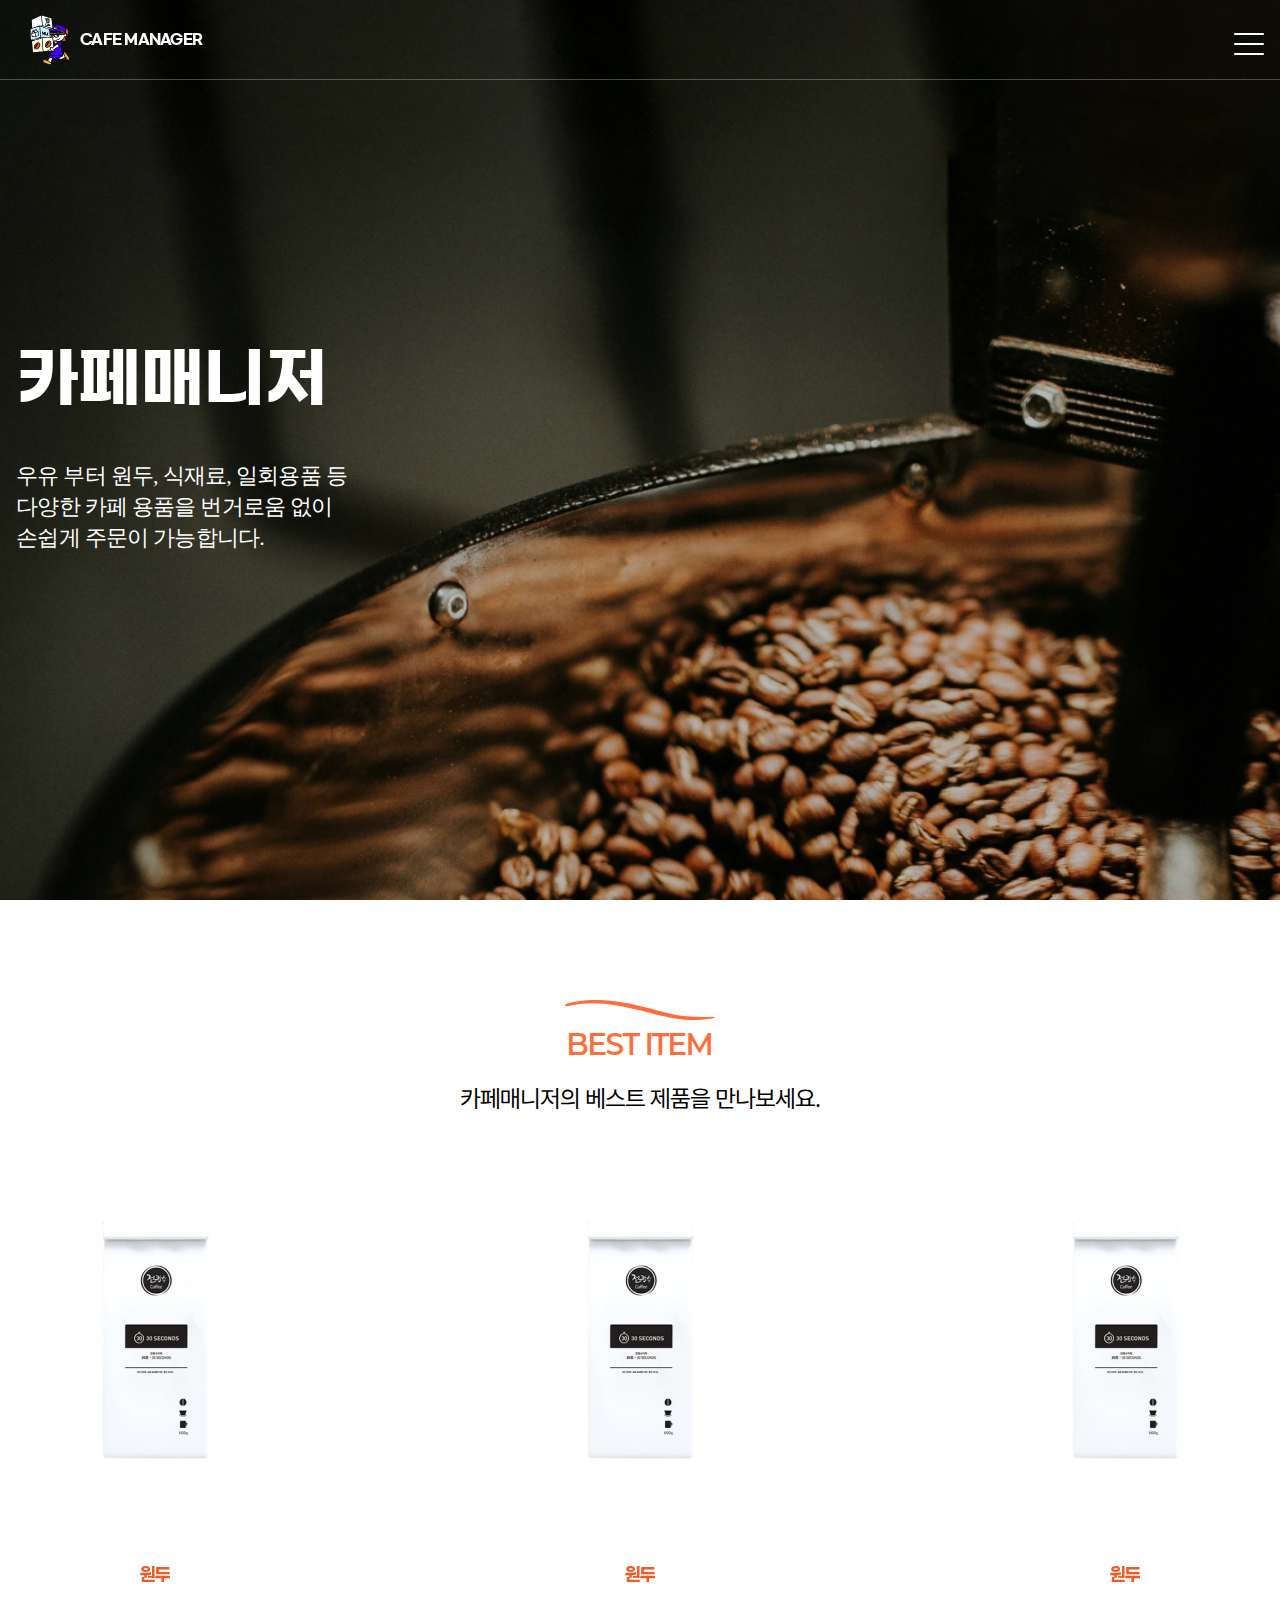
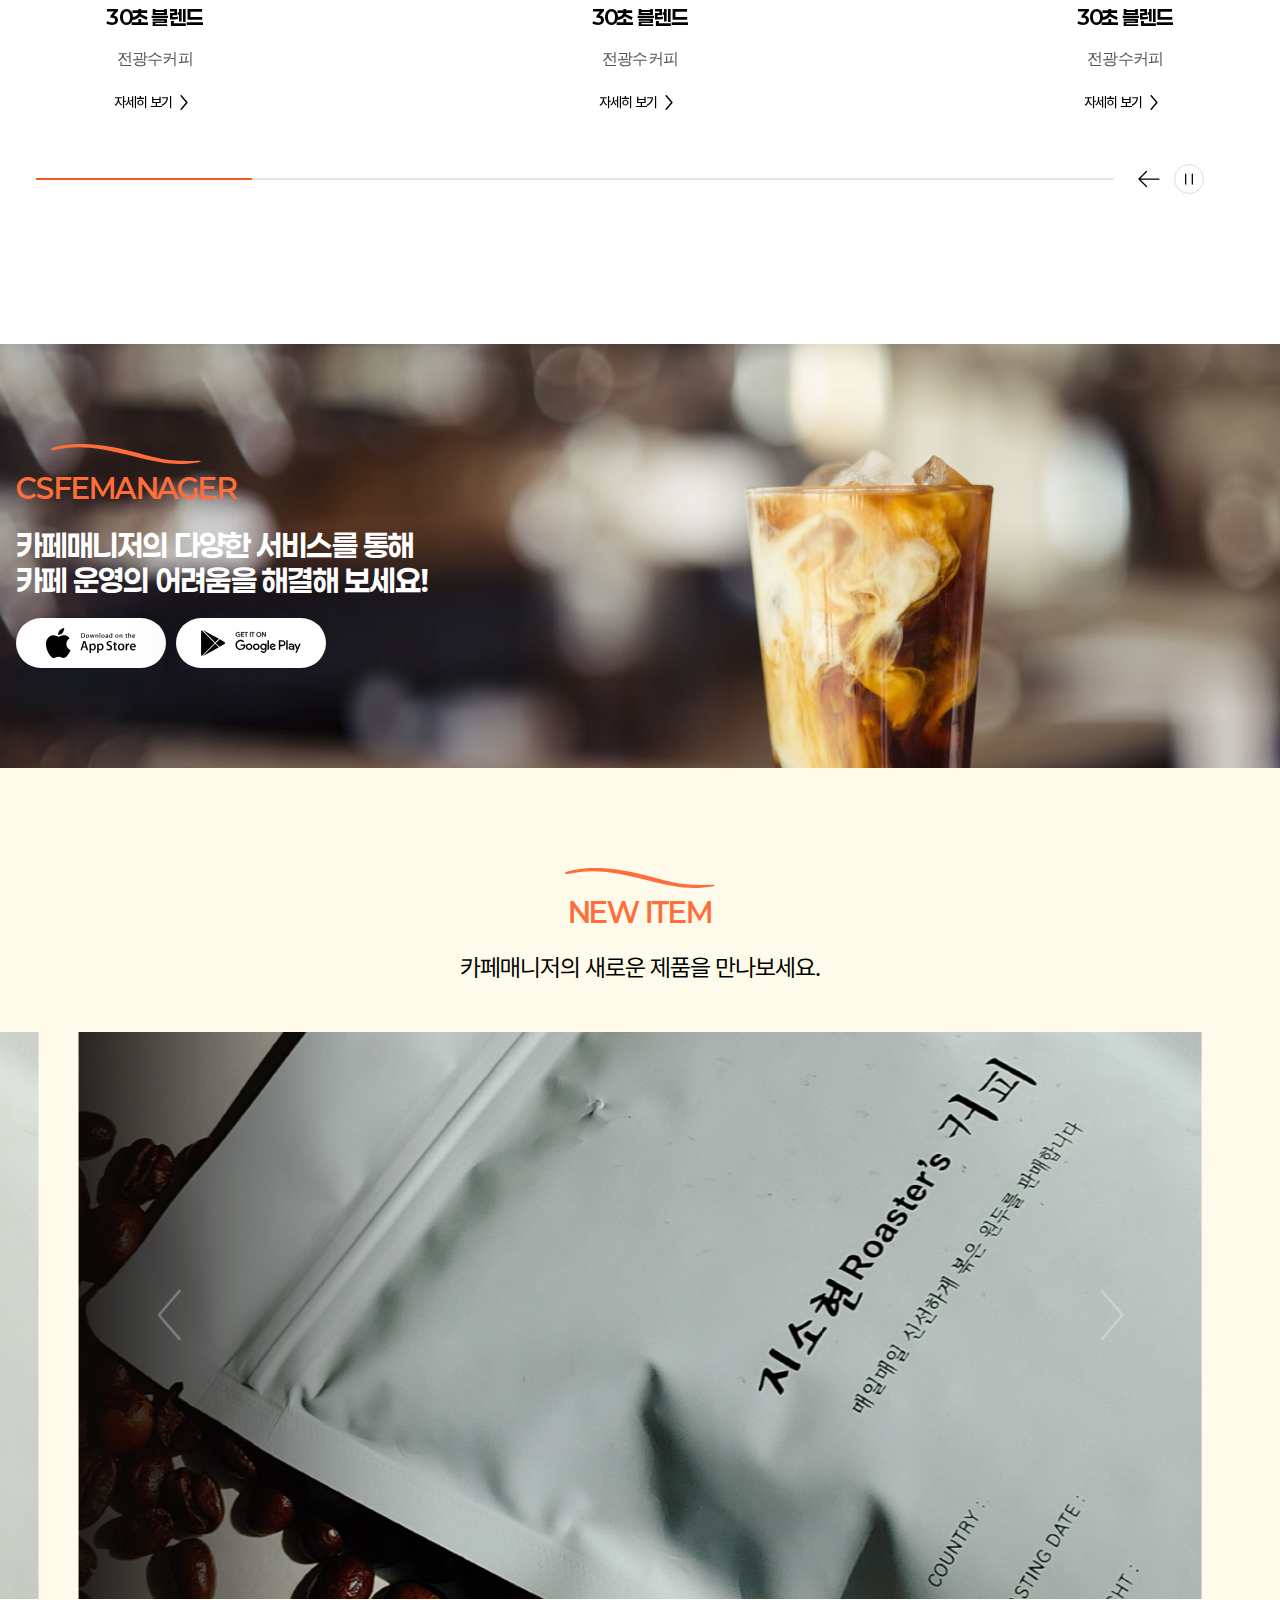
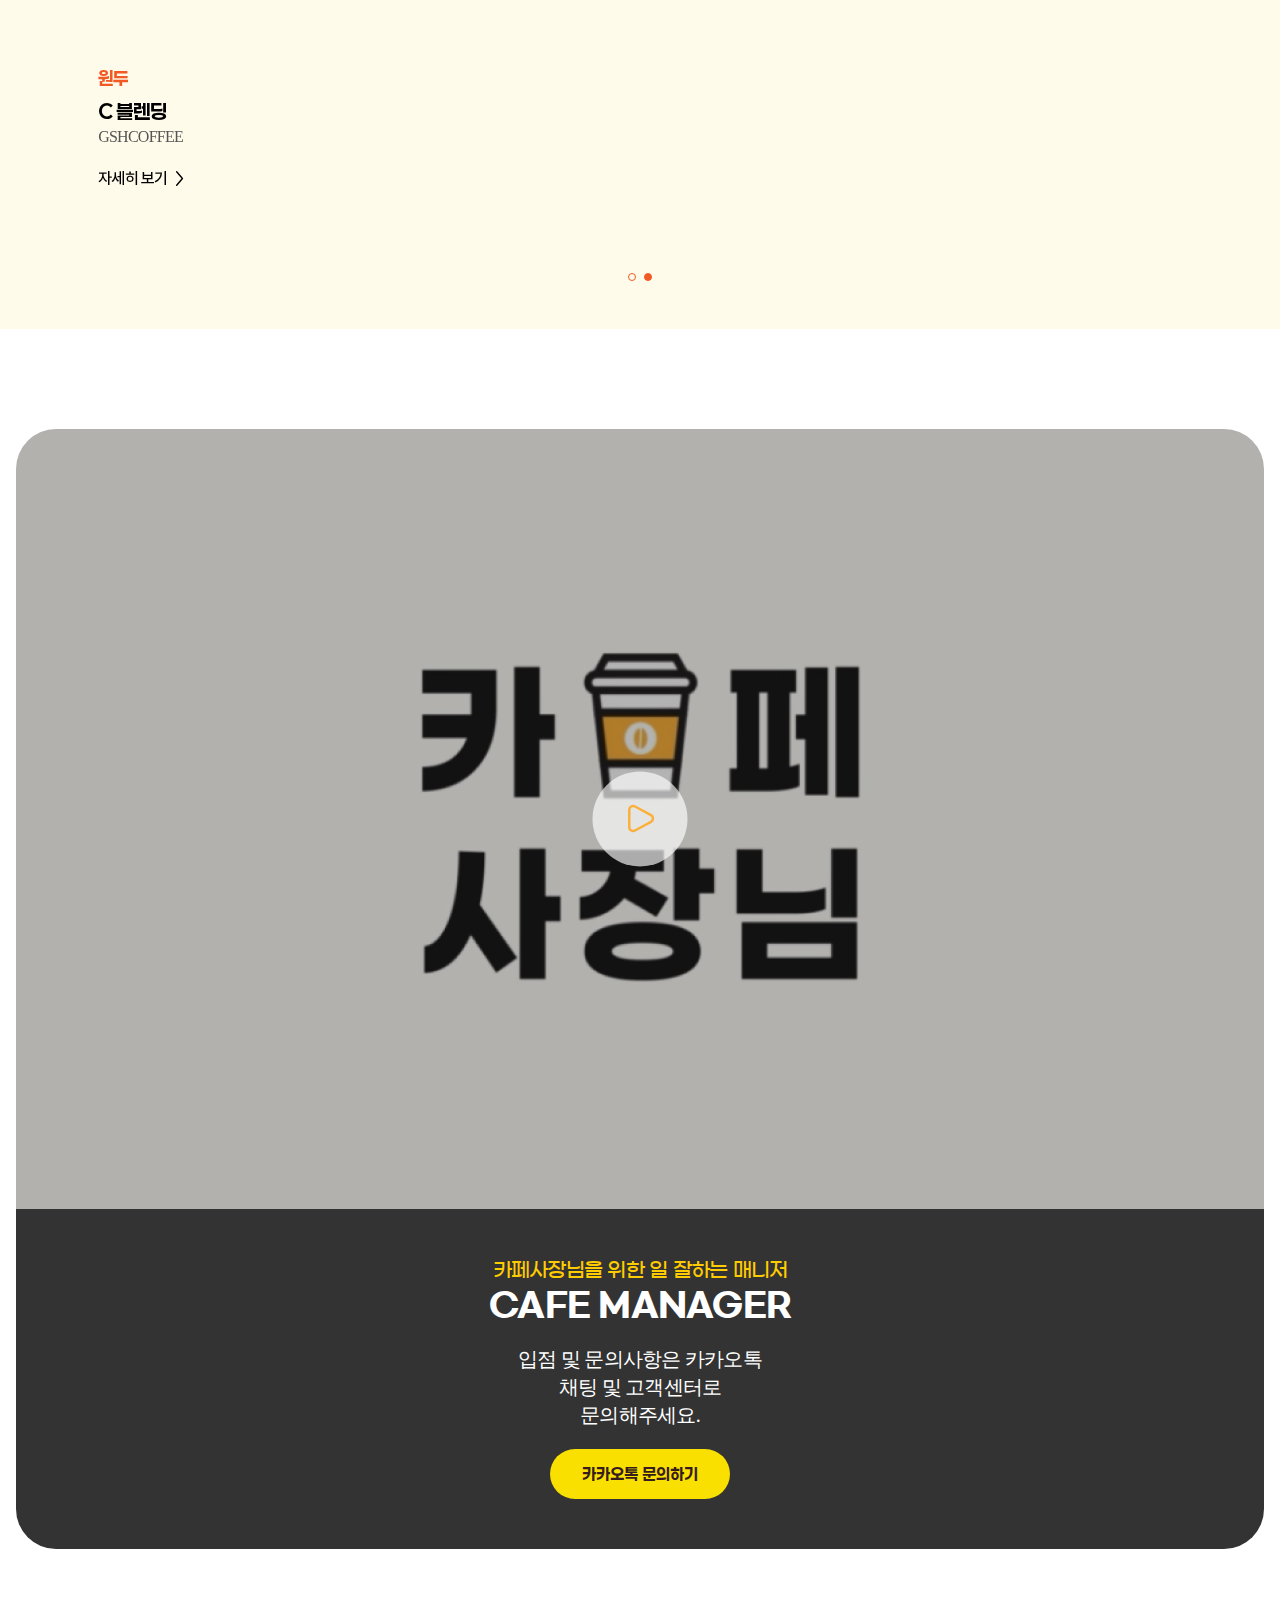
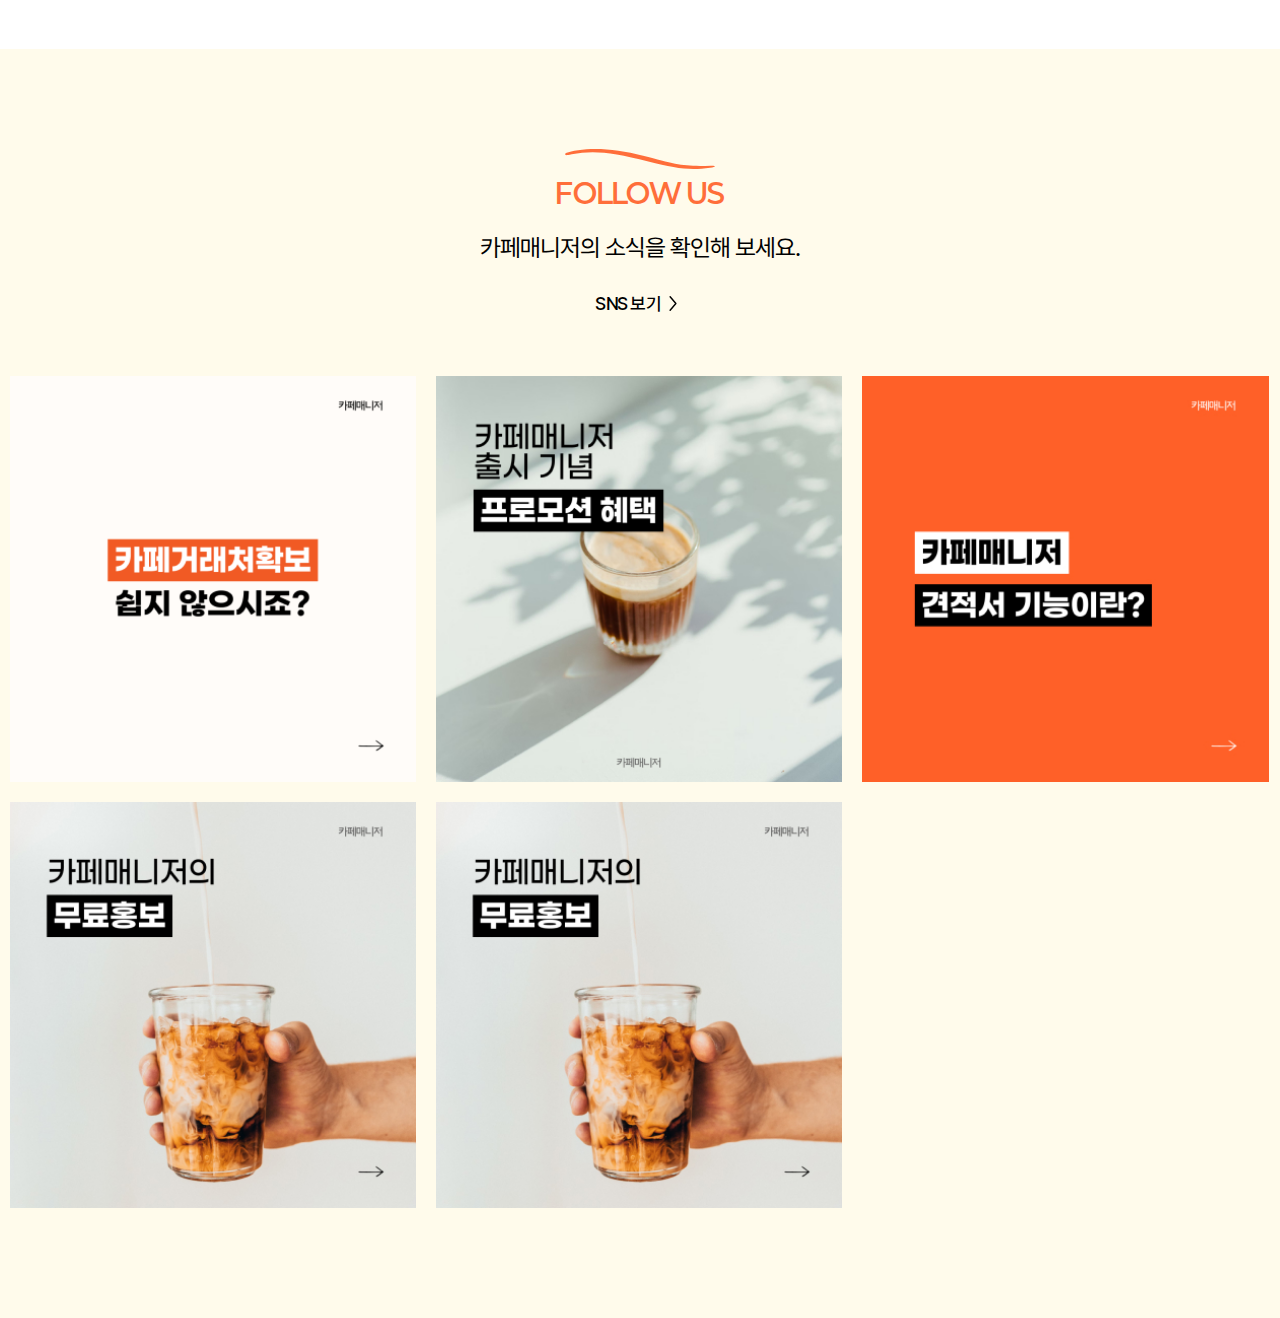
==== commit 054a9d37: "section06 수정" ====
--- a/templates/front/index.html
+++ b/templates/front/index.html
@@ -443,12 +443,30 @@
                                     </div>
                                 </a>
                             </div>
-                        </div>
+                            <div class="swiper-slide insta-item">
+                                <a href="#" class="inner hov">
+                                    <div class="insta-img">
+                                        <img src="../../static/img/front/main/insta04.jpg" alt="카페매니저 인스타그램">
+                                    </div>
+                                    <div class="insta-hov">
+                                        <i class="icon-insta"></i>
+                                        <span class="insta-sub">@cafemanager_official</span>
+                                    </div>
+                                </a>
+                            </div>
+                        </div>
+                    </div>
+                    <div class="insta-controls">
+                        <button type="button" class="control insta-prev left">
+                        </button>
+                        <button type="button" class="control insta-next right">
+                        </button>
                     </div>
                 </div>
             </section>
         </main>
     </div>
+    <footer id="footer"></footer>
     <script>
         var bestProduct = new Swiper(".bestitems", {
             spaceBetween: 30,
@@ -578,23 +596,23 @@
                     disableOnInteraction: false,
                 },
                 navigation: {
-                    nextEl: ".social_next",
-                    prevEl: ".social_prev",
+                    nextEl: ".insta-next",
+                    prevEl: ".insta-prev",
                 },
             })
         }
 
 
-        var stack = 4;
+        var stack = 3;
         var total;
         function mainMoreSocial() {
             var bnr = $('.instaitems .insta-item');
             total = $('.instaitems .insta-item').length;
-            for (i = stack; i < stack + 4; i++) {
+            for (i = stack; i < stack + 3; i++) {
                 console.log(i);
                 bnr.eq(i).show();
             }
-            stack += 4;
+            stack += 3;
             if (stack >= total) {
                 $(event.currentTarget).hide();
             }
--- a/static/css/front/main.css
+++ b/static/css/front/main.css
@@ -35,6 +35,7 @@
 
 /* main -section01 */
 .section01 { height: 100vh; width: 100%; background: url(../../img/front/main/section01.jpg) 50% 50% no-repeat; background-size: cover; display: flex; align-items: center; min-height: 700px; } 
+.section01 > .wrap{max-width: 1600px; margin: 0 auto;}
 .section01 .title { display: flex; flex-direction: column; align-items: flex-start; gap: 50px; } 
 .section01 .title h3 { color: #fff; font-family: "GmarketSans"; font-size: 65px; font-style: normal; font-weight: 700; line-height: 100%; letter-spacing: -0.75px; } 
 .section01 .title p { color: #fff; font-family: "Paperlogy" !important; font-size: 22px; font-weight: 500; line-height: 140%; letter-spacing: -0.75px; } 
@@ -157,32 +158,39 @@
 
 /* main -section06 */
 .section06 { background-color: #FFFBEB; display: flex; padding: 100px 0; flex-direction: column; align-items: center; gap: 50px; position: relative; } 
-.section06 .wraper{max-width: 1600px; width: 100%; margin:  0 auto;}
+.section06 .wraper { max-width: 1600px; width: 100%; margin: 0 auto; position: relative; } 
 .section06 .view { padding-top: 10px; } 
 .section06 .view-detail { display: flex; flex-direction: row; align-items: center; } 
 .section06 .view-detail span { font-size: 18px; letter-spacing: -0.75px; font-weight: 500; color: #000; transition: all .3s; } 
 .section06 .view-detail .arrow-right { width: 24px; height: 24px; background: url(../../img/front/main/arrow-right-view.svg) no-repeat 50% 50%; background-size: contain; filter: grayscale(1) brightness(0); transition: all .3s; } 
 .section06 .view-detail:hover span { color: #f15a24; font-weight: 600; } 
 .section06 .view-detail:hover .arrow-right { filter: grayscale(0) brightness(1); } 
+.section06 .instaitems { max-width: 1400px; width: 100%; } 
 .section06 .instaitems .row { display: flex; min-width: auto; flex-wrap: nowrap; } 
 .section06 .instaitems .row .insta-item { padding: 10px; width: 25%; flex: none; } 
 .section06 .instaitems .row .insta-item .inner { display: block; position: relative; } 
 .section06 .instaitems .row .insta-item .inner .insta-img { position: relative; height: auto; } 
 .section06 .instaitems .row .insta-item .inner .insta-img img { width: 100%; height: 100%; object-fit: cover; } 
 .section06 .instaitems .row .insta-item .inner .insta-hov { display: flex; align-items: flex-end; justify-content: flex-end; color: #fff; opacity: 0; background: rgba(22, 22, 22, 0); position: absolute; top: 0; left: 0; width: 100%; height: 100%; transition: opacity 0.5s, background 0.35s, transform 0.35s; padding: 16px; transform: rotate(-0.001deg); } 
-
 .section06 .instaitems .row .insta-item .inner:hover .insta-hov { opacity: 1; background: rgba(22, 22, 22, 0.8); transform: rotate(-0.001deg); } 
 .section06 .instaitems .row .insta-item .inner .insta-hov .icon-insta { position: absolute; top: 50%; left: 50%; transform: translate(-50%,-50%); background: url(../../img/front/main/instagram.svg) 50% 50% no-repeat; background-size: contain; width: 30px; height: 30px; } 
 .section06 .instaitems .row .insta-item .inner .insta-hov .insta-sub { font-size: 14px; color: #fff; letter-spacing: -0.75px; font-family: "Paperlogy"; } 
-
-
+.section06 .insta-controls { display: flex; width: 100%; position: absolute; top: 50%; left: 50%; transform: translate(-50%, -50%); justify-content: space-between; } 
+.section06 .insta-controls .control { opacity: 0.3; transition: opacity 0.25s; width:80px; height: 80px; } 
+.section06 .insta-controls .control:hover { opacity: 1; } 
+.section06 .insta-controls .insta-prev { display: block; background: url(../../img/front/main/arrow-left-big.svg) no-repeat 50% 50%; background-size: contain; filter: grayscale(0.5) brightness(0.5); transition: all 0.3s; left: 0; } 
+.section06 .insta-controls .insta-next { display: block; background: url(../../img/front/main/arrow-right-big.svg) no-repeat 50% 50%; background-size: contain; filter: grayscale(0.5) brightness(0.5); transition: all 0.3s; right: 0; } 
 
 
 
 /* 반응형 */
+@media screen and (max-width: 1500px){
+ .section06 .insta-controls { display: none; } 
+ }
+
 @media screen and (max-width: 1280px) { body.active { overflow: hidden; } 
  .header { display: none; } 
- .m-header { display: block; position: fixed; top: 0; left: 0; z-index: 999; width: 100%; padding-left: 40px; padding-right: 40px; border-bottom: 1px solid rgba(229, 229, 229, 0.3); height: 100px; display: flex; transition: 0.3s; } 
+ .m-header { display: block; position: fixed; top: 0; left: 0; z-index: 999; width: 100%; border-bottom: 1px solid rgba(229, 229, 229, 0.3); height: 80px; display: flex; transition: 0.3s; } 
  .m-header.fixed { display: flex; background: #fff; } 
  .m-header.on { color: #222; background-color: #fff; display: flex; } 
  .m-header.act { color: #222; background-color: #fff; display: flex; } 
@@ -190,7 +198,7 @@
  .m-header .wrap .inner { width: 100%; display: flex; flex-direction: row; align-items: center; justify-content: space-between; z-index: 5001; height: 100%; } 
  .m-header .wrap h1 { width: 200px; } 
  .m-header .wrap h1 .logo { width: 100%; display: flex; flex-direction: row; justify-content: center; align-items: center; gap: 10px; } 
- .m-header .wrap h1 .logo .img { width: 50px; } 
+ .m-header .wrap h1 .logo .img { width: 40px; } 
  .m-header .wrap h1 .logo .img img { width: 100%; height: 100%; object-fit: contain; } 
  .m-header .wrap h1 .logo span { font-size: 14px; font-family: "GmarketSans"; font-weight: 700; text-transform: uppercase; letter-spacing: -0.75px; color: #fff; transition: all 0.3s; } 
  .m-header.on .wrap h1 .logo span { color: #000; } 
@@ -211,7 +219,7 @@
  .m-header .mBtn.close .bar1 { animation: close-bar1 0.45s forwards; } 
  .m-header .mBtn.close .bar2 { opacity: 0; } 
  .m-header .mBtn.close .bar3 { animation: close-bar3 0.45s forwards; width: 100%; } 
- .mobile .lnb { width: 100%; height: 100%; background-color: #fff; display: none; position: fixed; left: 0; right: 0; top: 100px; bottom: 0; padding: 30px; overflow-y: scroll; z-index: 999; } 
+ .mobile .lnb { width: 100%; height: 100%; background-color: #fff; display: none; position: fixed; left: 0; right: 0; top: 80px; bottom: 0; padding: 30px; overflow-y: scroll; z-index: 999; } 
  .mobile { display: flex; flex-direction: column; align-items: flex-start; width: 100%; height: 100%; } 
  .mobile .lnb .inn { padding: 0 20px; } 
  .mobile .lnb .inn > ul { display: flex; flex-direction: column; align-items: flex-start; gap: 50px; } 
@@ -220,8 +228,6 @@
  .mobile .lnb .inn .depth2 .inn { display: flex; align-items: center; align-content: center; gap: 10px 50px; align-self: stretch; flex-wrap: wrap; padding: 0; } 
  .mobile .lnb .inn .depth2 .inn a { font-size: 16px; letter-spacing: -0.75px; font-weight: 500; color: #000; transition: all 0.3s; } 
  .mobile .lnb .inn .depth2 .inn a:hover { color: #f15a24; text-decoration: underline; } 
-
-
  .section04 .new-item { display: block; padding-left: 20px; padding-right: 20px; height: auto; } 
  .section04 .new-item.swiper-slide-next,
  .section04 .new-item.swiper-slide-prev { justify-content: center; } 
@@ -241,6 +247,9 @@
  .section05 .thumb-box { display: block; height: auto; } 
  .section05 .thumb-box .thumb-img { order: 1; } 
  .section05 .thumb-box .thumb-txt { position: static; transform: none; max-width: 100%; padding: 50px 0; } 
+
+ .section06 .instaitems .row { min-width: 100%; flex-wrap: wrap; } 
+ .section06 .instaitems .row .insta-item { width: 33.3%; flex: 0 1 auto; } 
  }
 
 
@@ -249,6 +258,7 @@
 
  .section04 .ptd-info { padding-top: 0; } 
  .section04 .new-item .pdt-img .controls { display: none; } 
+ .section06 .instaitems .row .insta-item .inner .insta-hov .insta-sub { font-size: 12px; } 
  }
 
 
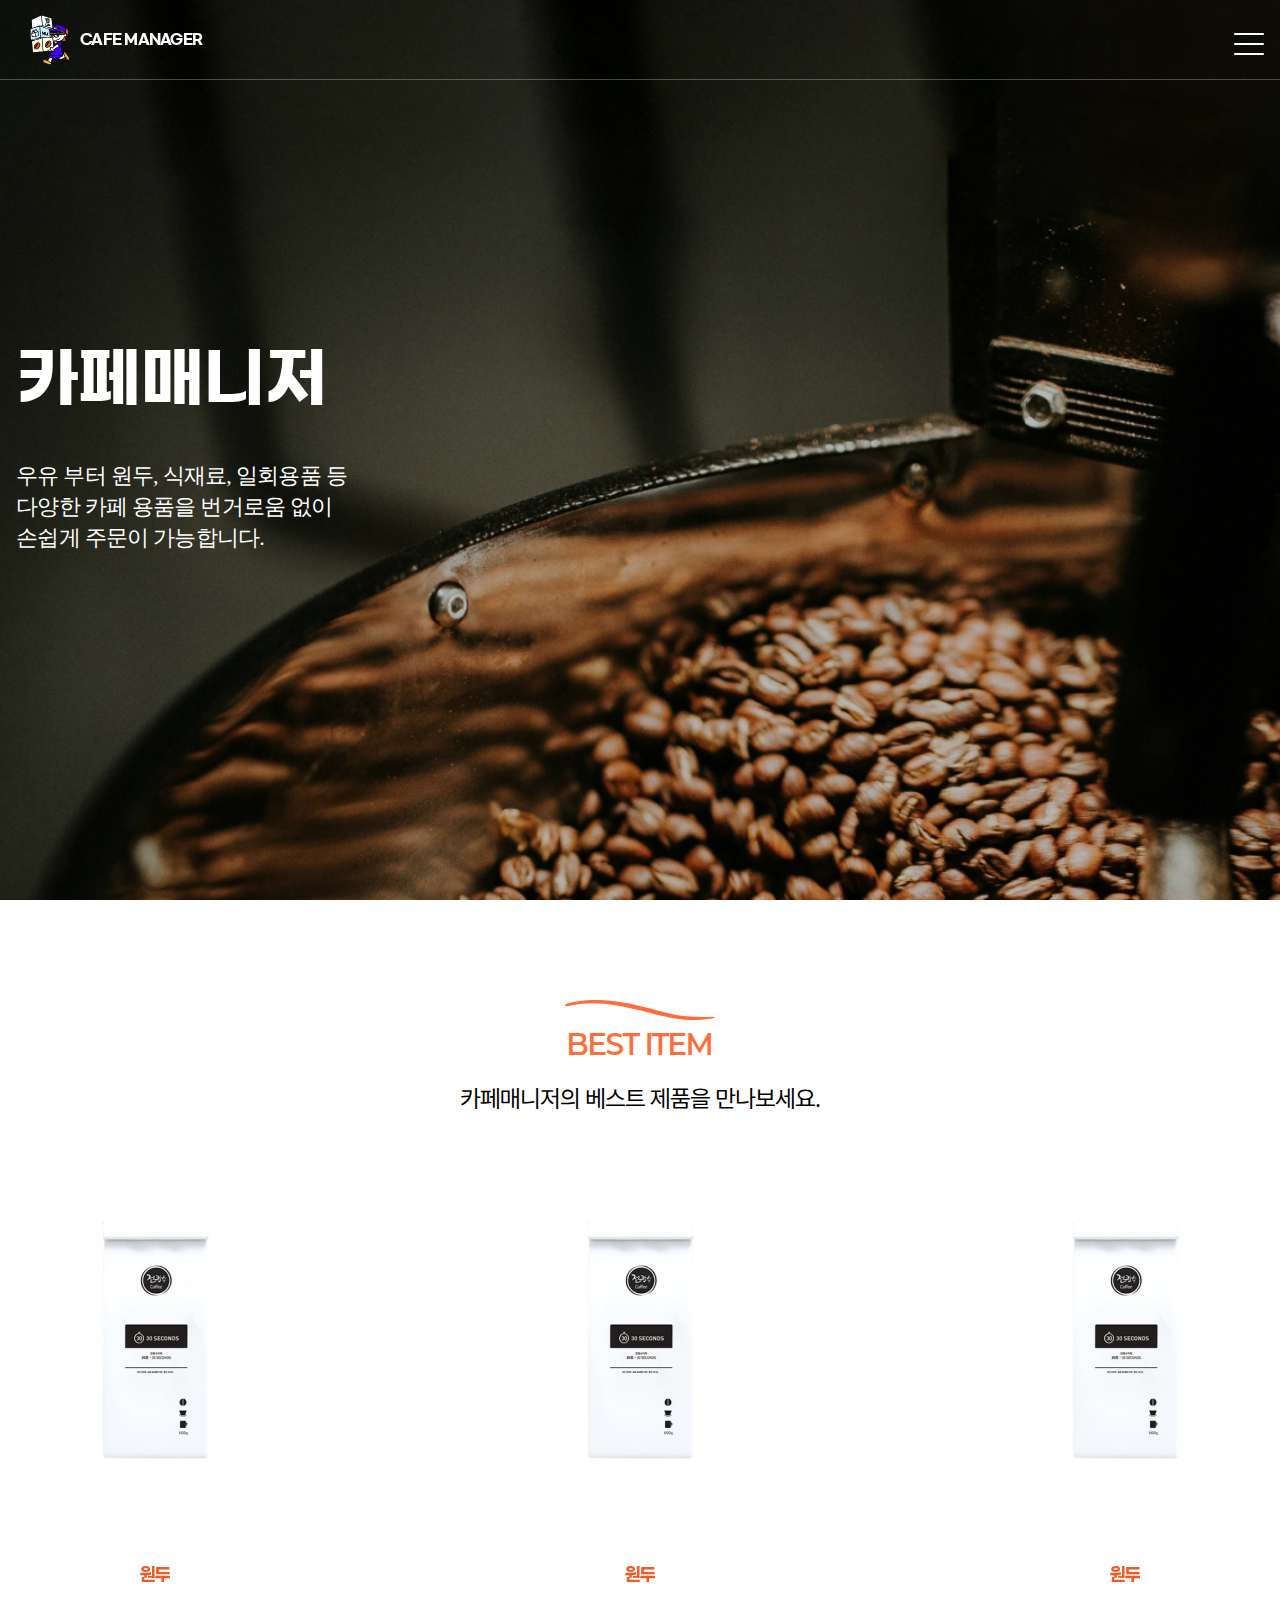
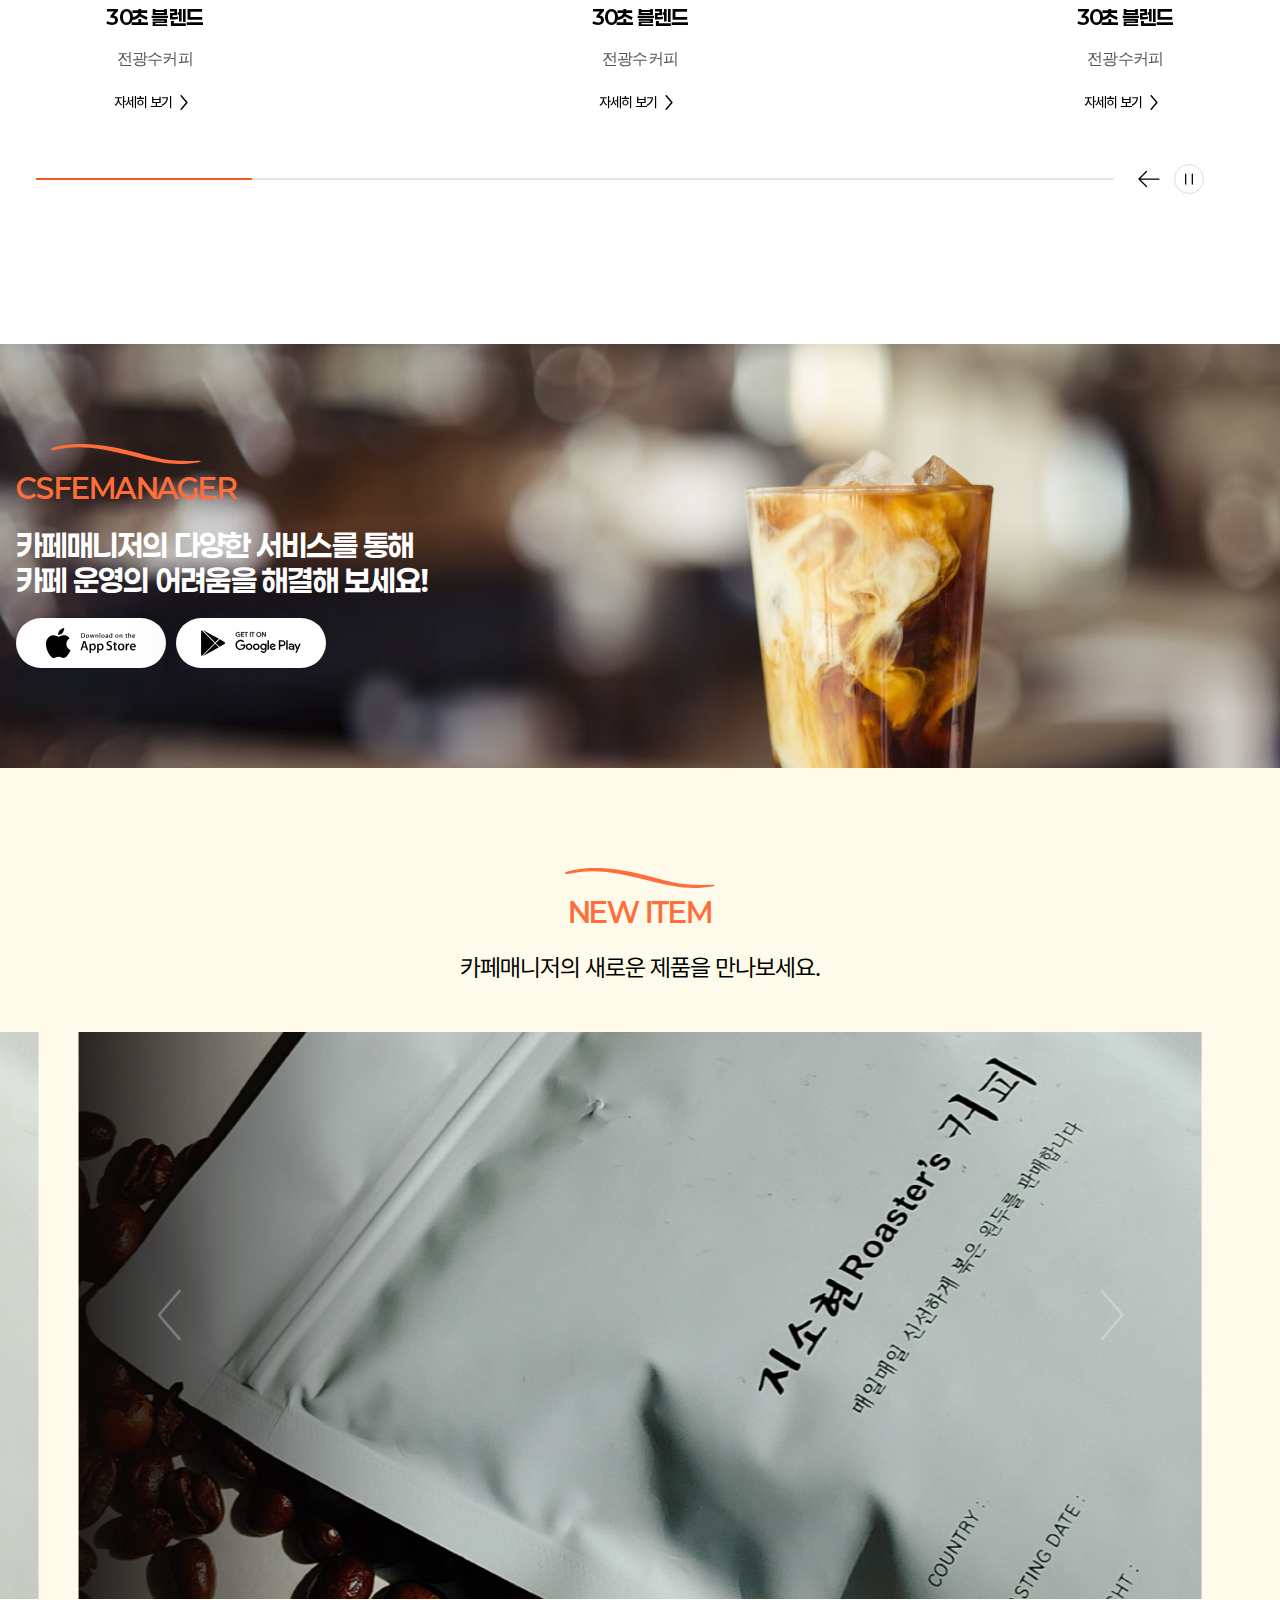
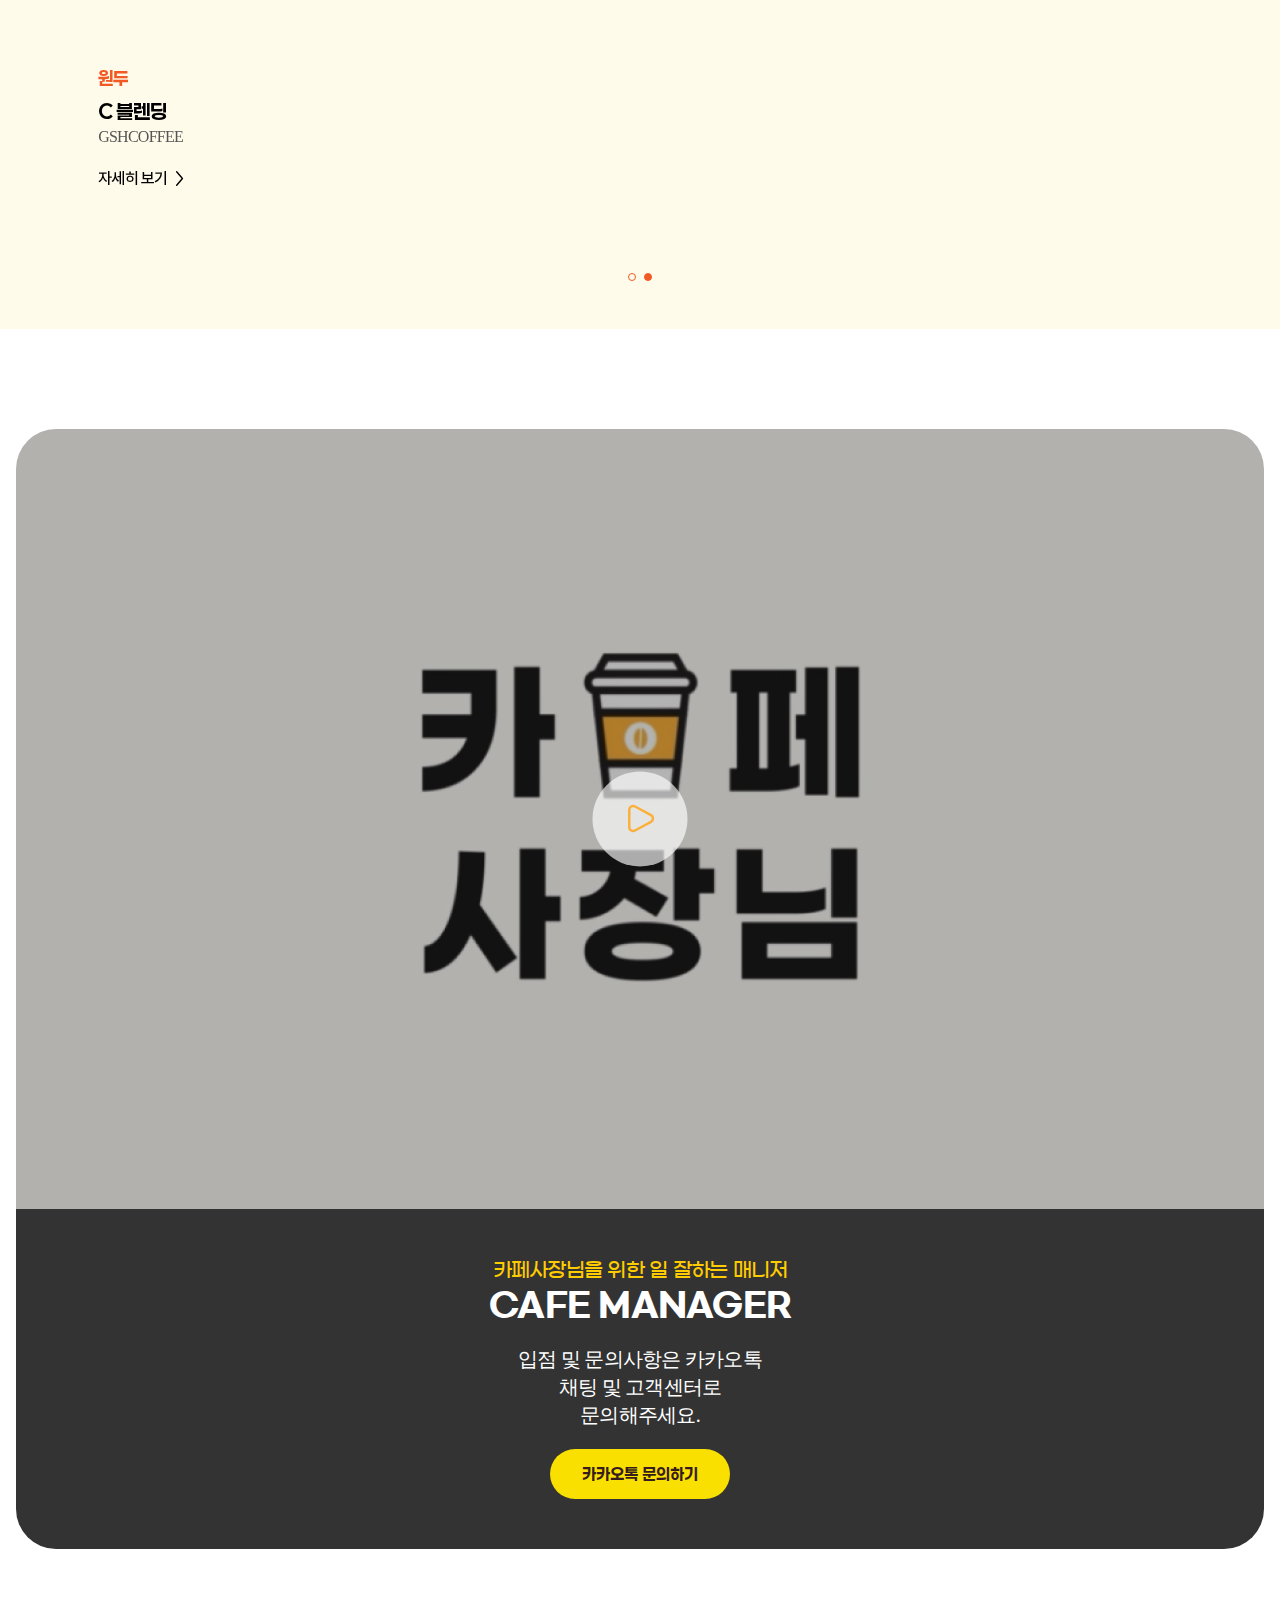
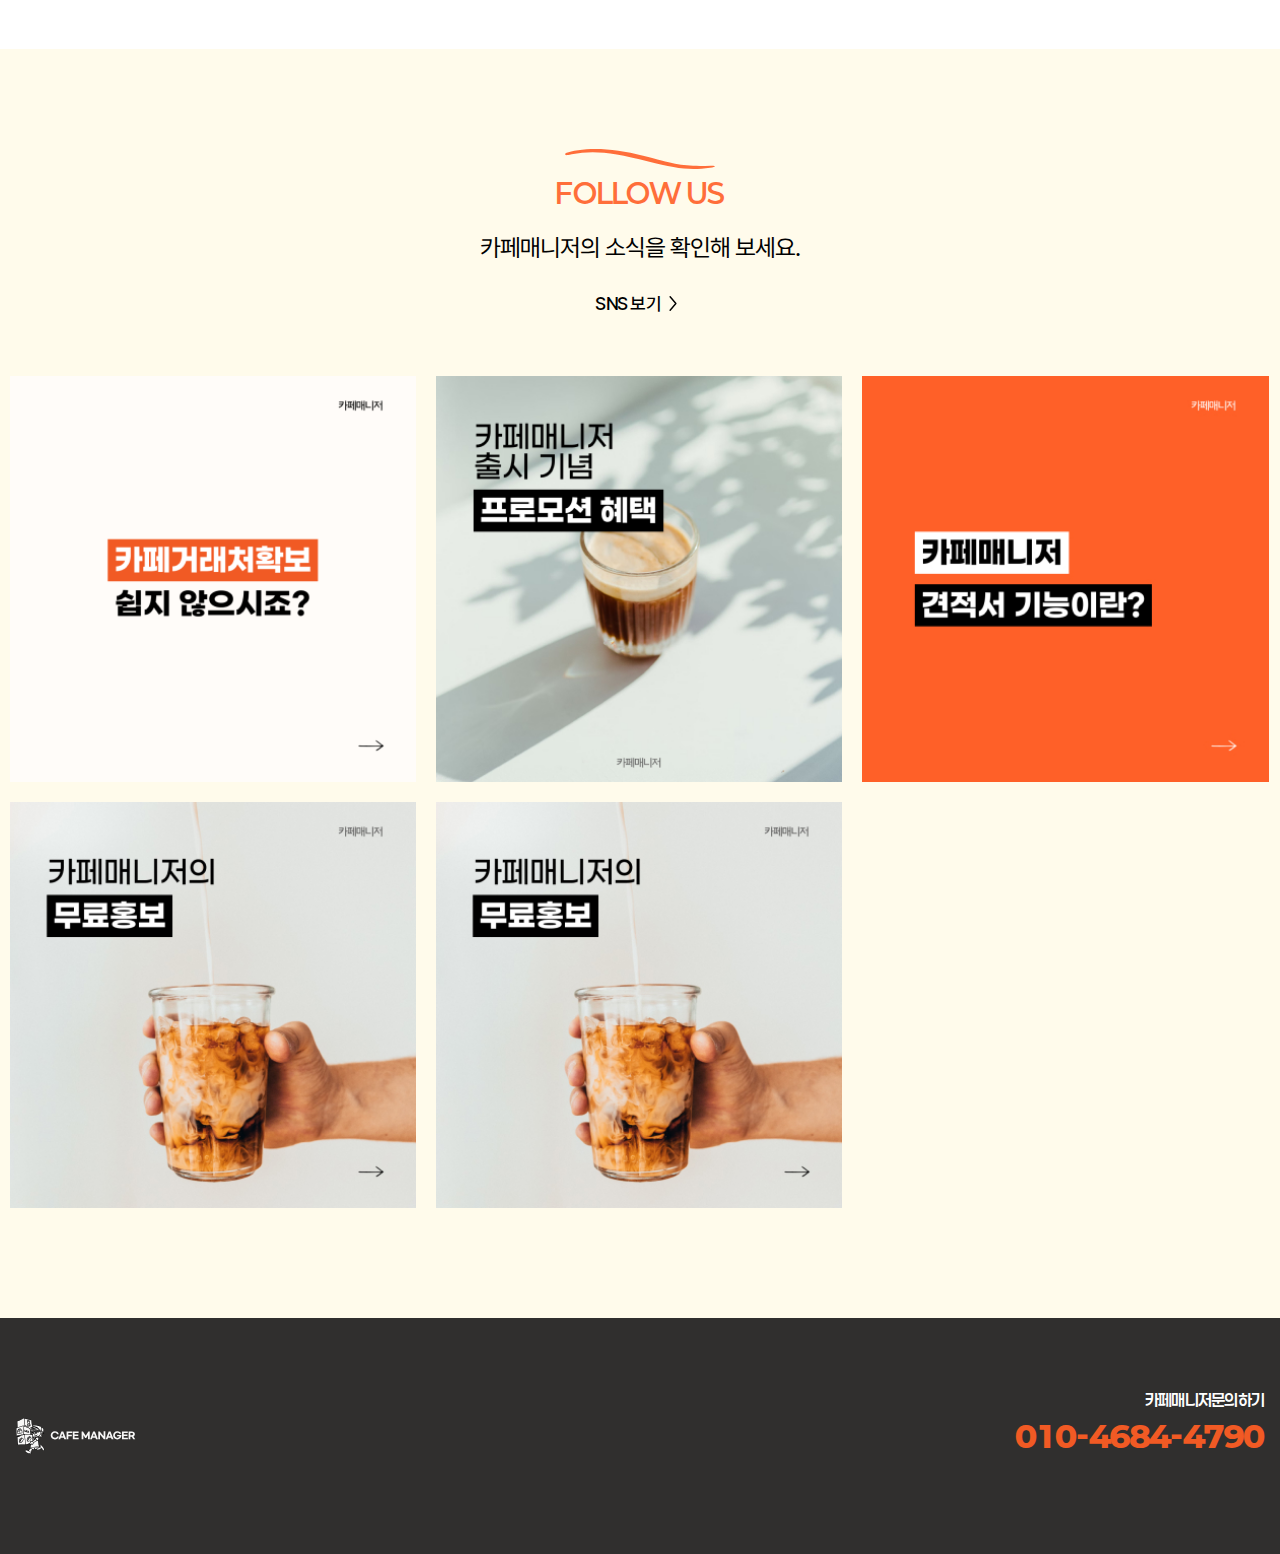
==== commit 2f44dce2: "footer 추가" ====
--- a/templates/front/index.html
+++ b/templates/front/index.html
@@ -466,7 +466,53 @@
             </section>
         </main>
     </div>
-    <footer id="footer"></footer>
+    <footer id="footer">
+        <div class="footer">
+            <div class="wrap">
+                <div class="inner">
+                    <div class="ft-logo">
+                        <a href="#" class="img">
+                            <img src="../../static/img/common/white-logo.svg" alt="카페매니저">
+                        </a>
+                    </div>
+                    <div class="ft-cutomer">
+                        <div class="tell-box">
+                            <div class="tit">
+                                <p>카페매니저문의하기</p>
+                            </div>
+                            <div class="num"><strong>010-4684-4790</strong></div>
+                        </div>
+                    </div>
+                    <div class="ft-info">
+                        <div class="info">
+                            <div class="txt">
+                                <p class="inf">주식회사 커포트</p>
+                            </div>
+                            <div class="txt">
+                                <p class="tit">사업자등록번호</p>
+                                <p class="inf">491-88-02804</p>
+                            </div>
+                            <div class="txt">
+                                <p class="tit">대표자</p>
+                                <p class="inf">김동우</p>
+                            </div>
+                        </div>
+                        <div class="info">
+                            <div class="txt">
+                                <p class="tit">주소</p>
+                                <p class="inf">대구광역시 서구 국채보상로 6길 11, 1층 107호</p>
+                            </div>
+                        </div>
+                        <div class="info">
+                            <div class="txt">
+                                <p class="tit">COPYRIGHT CUPPORT.ALL RIGHTS RESERVED.</p>
+                            </div>
+                        </div>
+                    </div>
+                </div>
+            </div>
+        </div>
+    </footer>
     <script>
         var bestProduct = new Swiper(".bestitems", {
             spaceBetween: 30,
--- a/static/css/front/main.css
+++ b/static/css/front/main.css
@@ -35,7 +35,7 @@
 
 /* main -section01 */
 .section01 { height: 100vh; width: 100%; background: url(../../img/front/main/section01.jpg) 50% 50% no-repeat; background-size: cover; display: flex; align-items: center; min-height: 700px; } 
-.section01 > .wrap{max-width: 1600px; margin: 0 auto;}
+.section01 > .wrap { max-width: 1600px; margin: 0 auto; } 
 .section01 .title { display: flex; flex-direction: column; align-items: flex-start; gap: 50px; } 
 .section01 .title h3 { color: #fff; font-family: "GmarketSans"; font-size: 65px; font-style: normal; font-weight: 700; line-height: 100%; letter-spacing: -0.75px; } 
 .section01 .title p { color: #fff; font-family: "Paperlogy" !important; font-size: 22px; font-weight: 500; line-height: 140%; letter-spacing: -0.75px; } 
@@ -180,6 +180,21 @@
 .section06 .insta-controls .control:hover { opacity: 1; } 
 .section06 .insta-controls .insta-prev { display: block; background: url(../../img/front/main/arrow-left-big.svg) no-repeat 50% 50%; background-size: contain; filter: grayscale(0.5) brightness(0.5); transition: all 0.3s; left: 0; } 
 .section06 .insta-controls .insta-next { display: block; background: url(../../img/front/main/arrow-right-big.svg) no-repeat 50% 50%; background-size: contain; filter: grayscale(0.5) brightness(0.5); transition: all 0.3s; right: 0; } 
+
+
+
+
+/* footer */
+.footer { background-color: #302f2e; padding: 100px 0; } 
+.footer .inner { position: relative; } 
+.footer .inner .ft-logo { display: flex; align-items: flex-end; } 
+.footer .inner .ft-logo .img { width: 120px; } 
+.footer .inner .ft-logo .img img { width: 100%; object-fit: contain; } 
+.footer .inner .ft-cutomer { position: absolute; bottom: 0; right: 0; } 
+.footer .inner .ft-cutomer .tell-box { display:flex; flex-direction: column; align-items: flex-end; gap: 10px; } 
+.footer .inner .ft-cutomer .tell-box .tit p { color: #FFF; font-family: Paperlogy; font-size: 16px; font-weight: 600;  letter-spacing: -0.75px; } 
+.footer .inner .ft-cutomer .tell-box .num strong { overflow: hidden;color: #F15A24;font-family: Paperlogy;font-size: 30px;font-weight: 900; } 
+
 
 
 
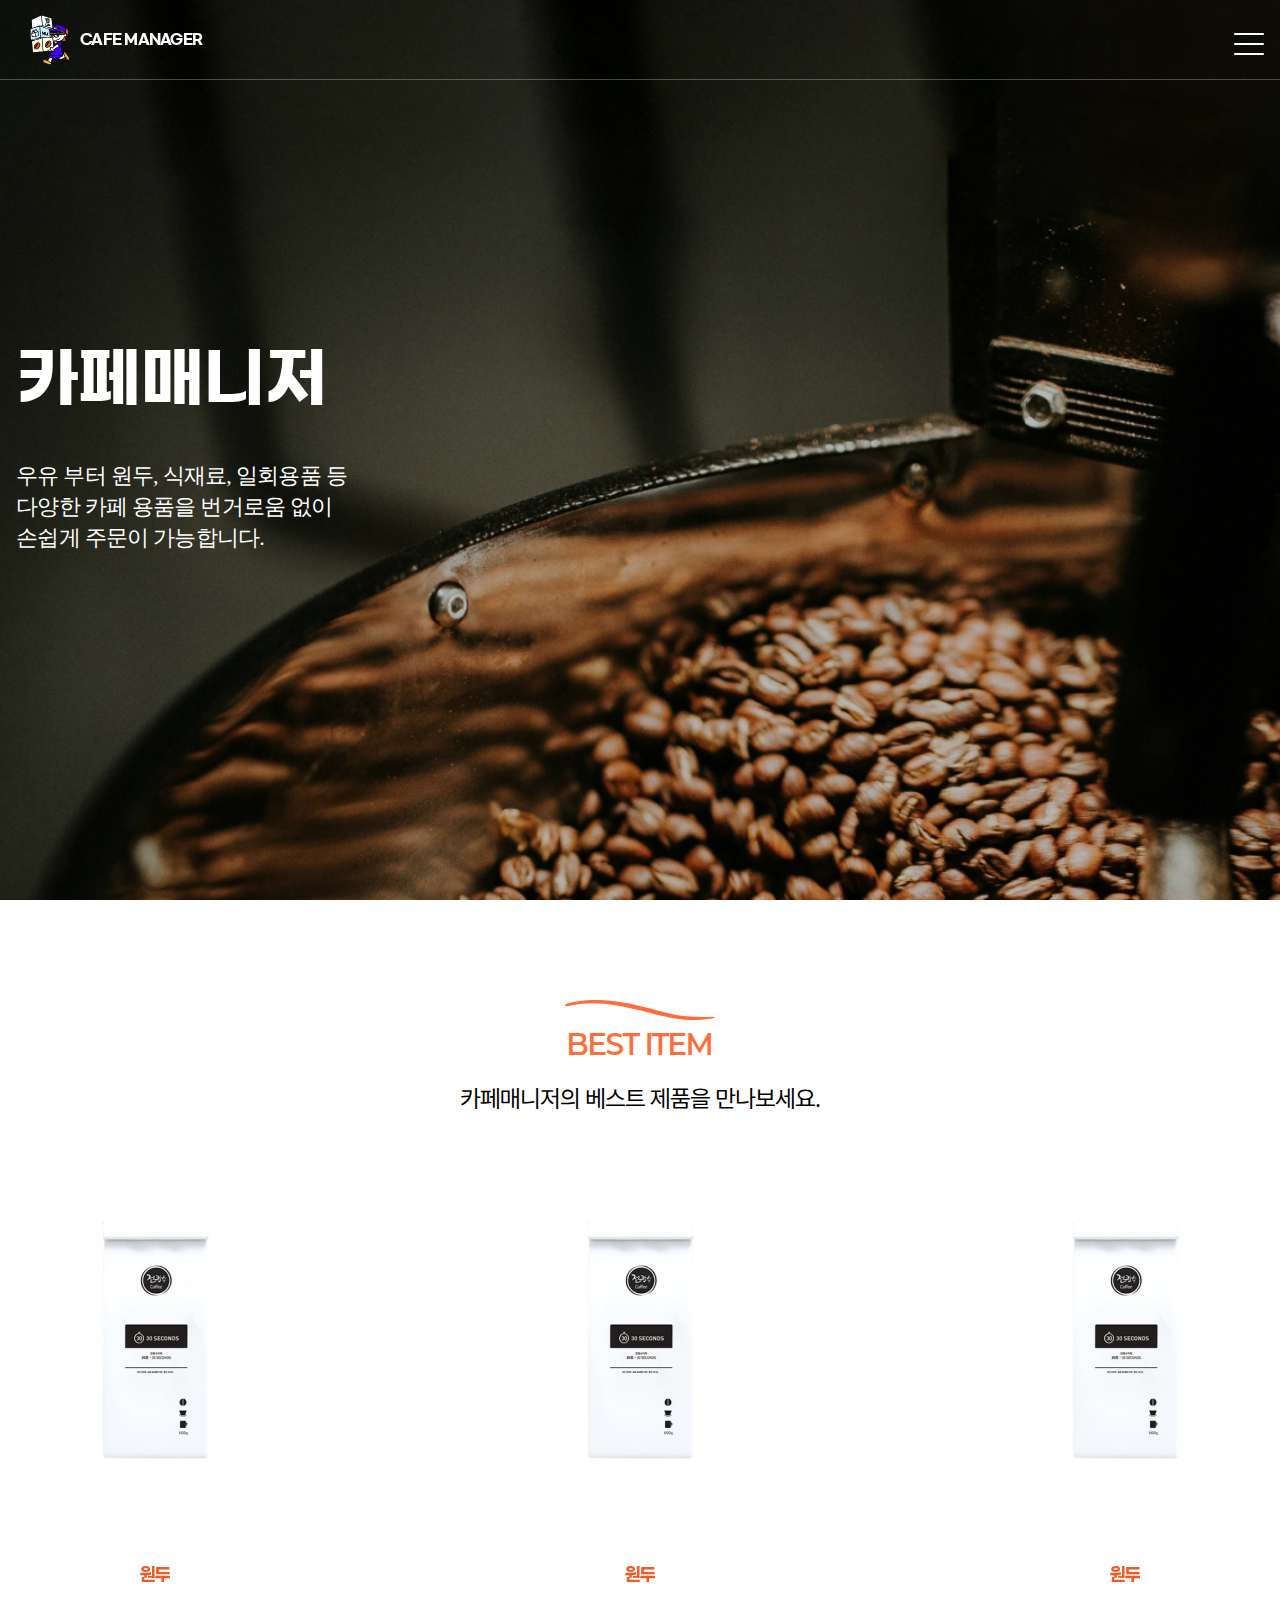
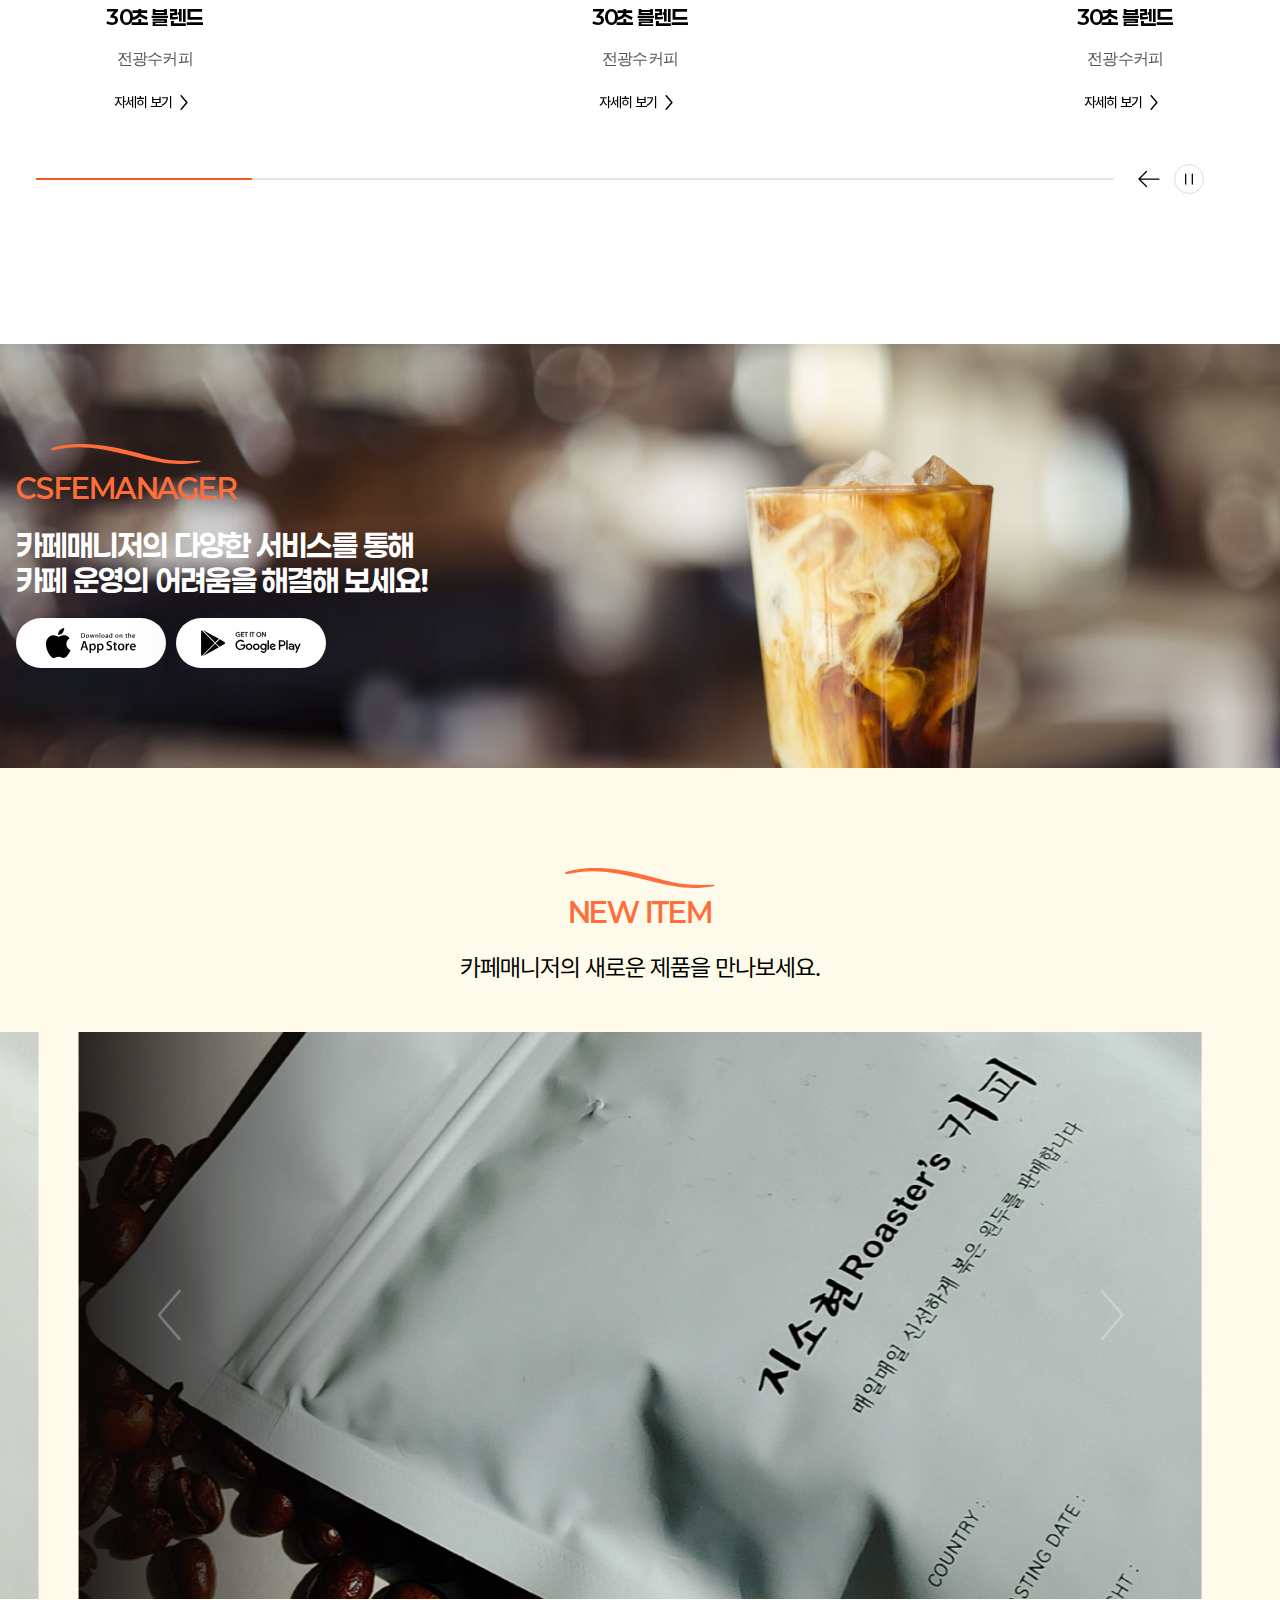
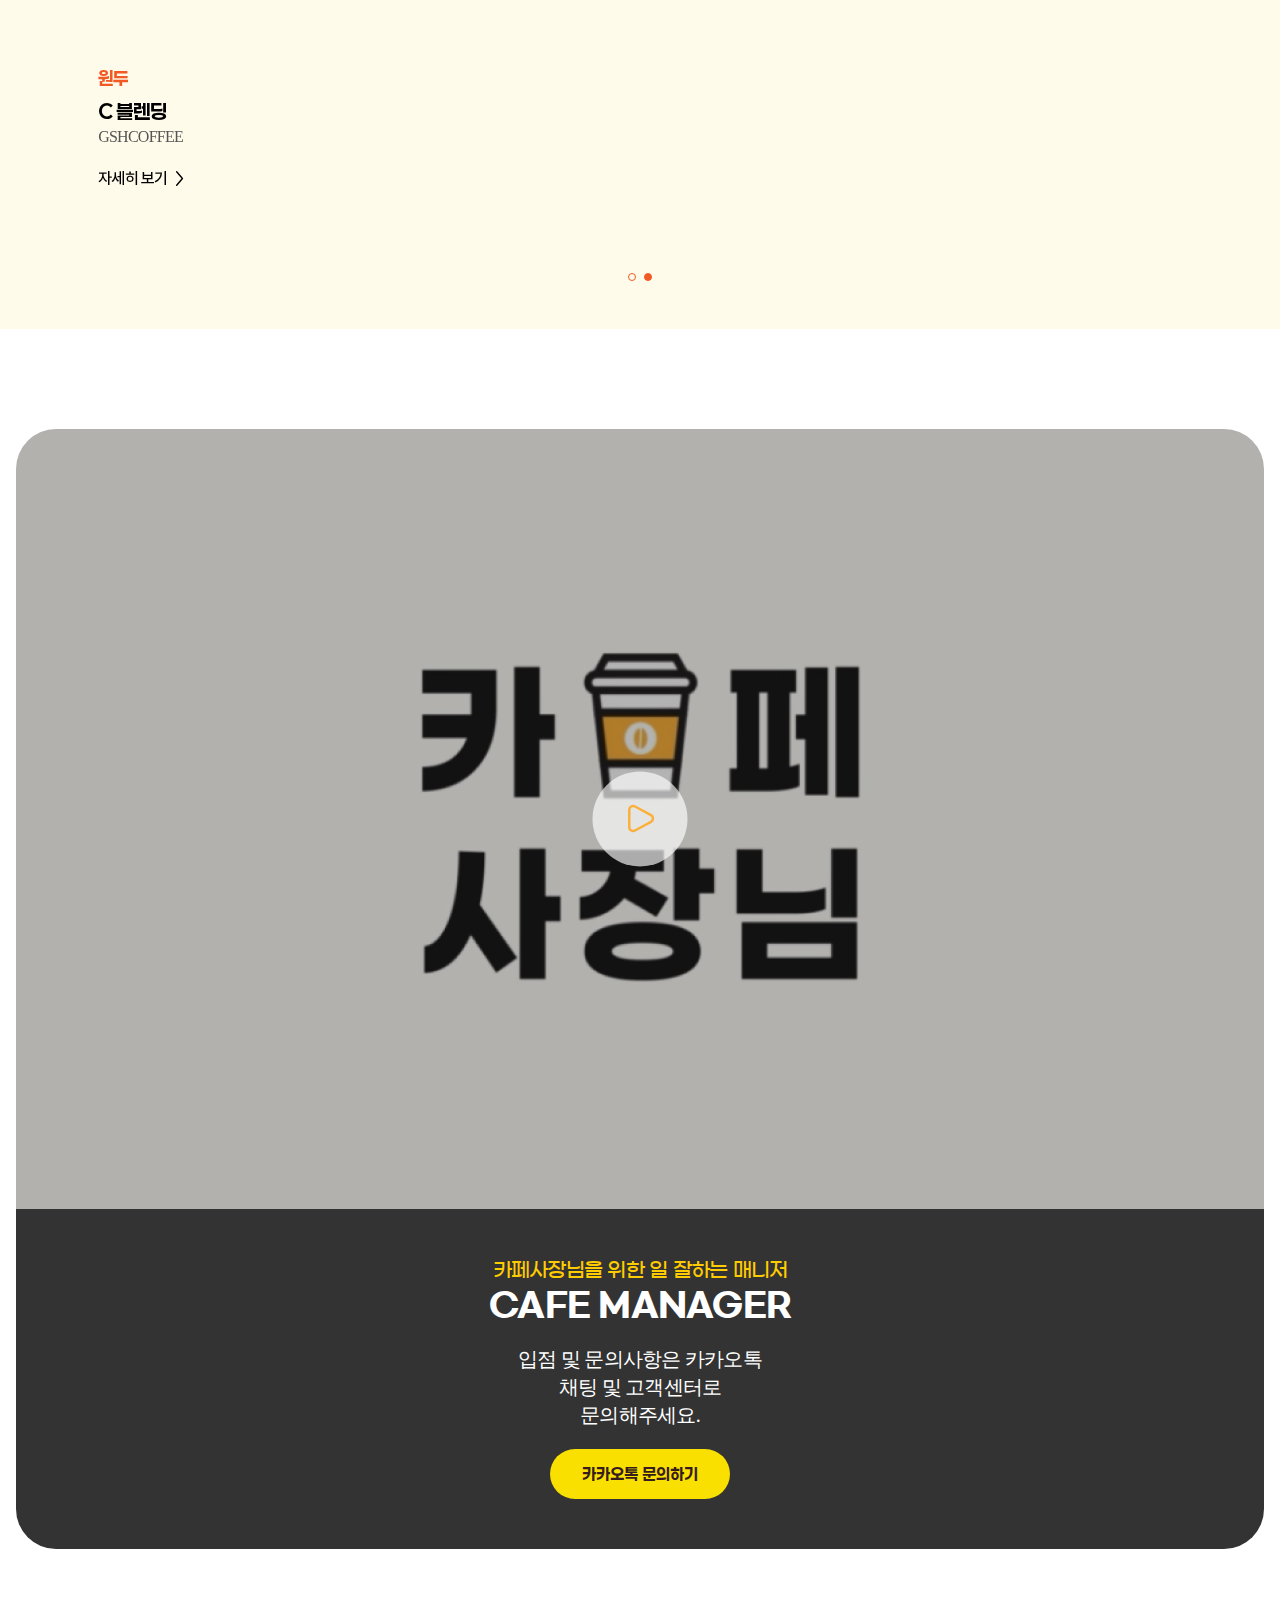
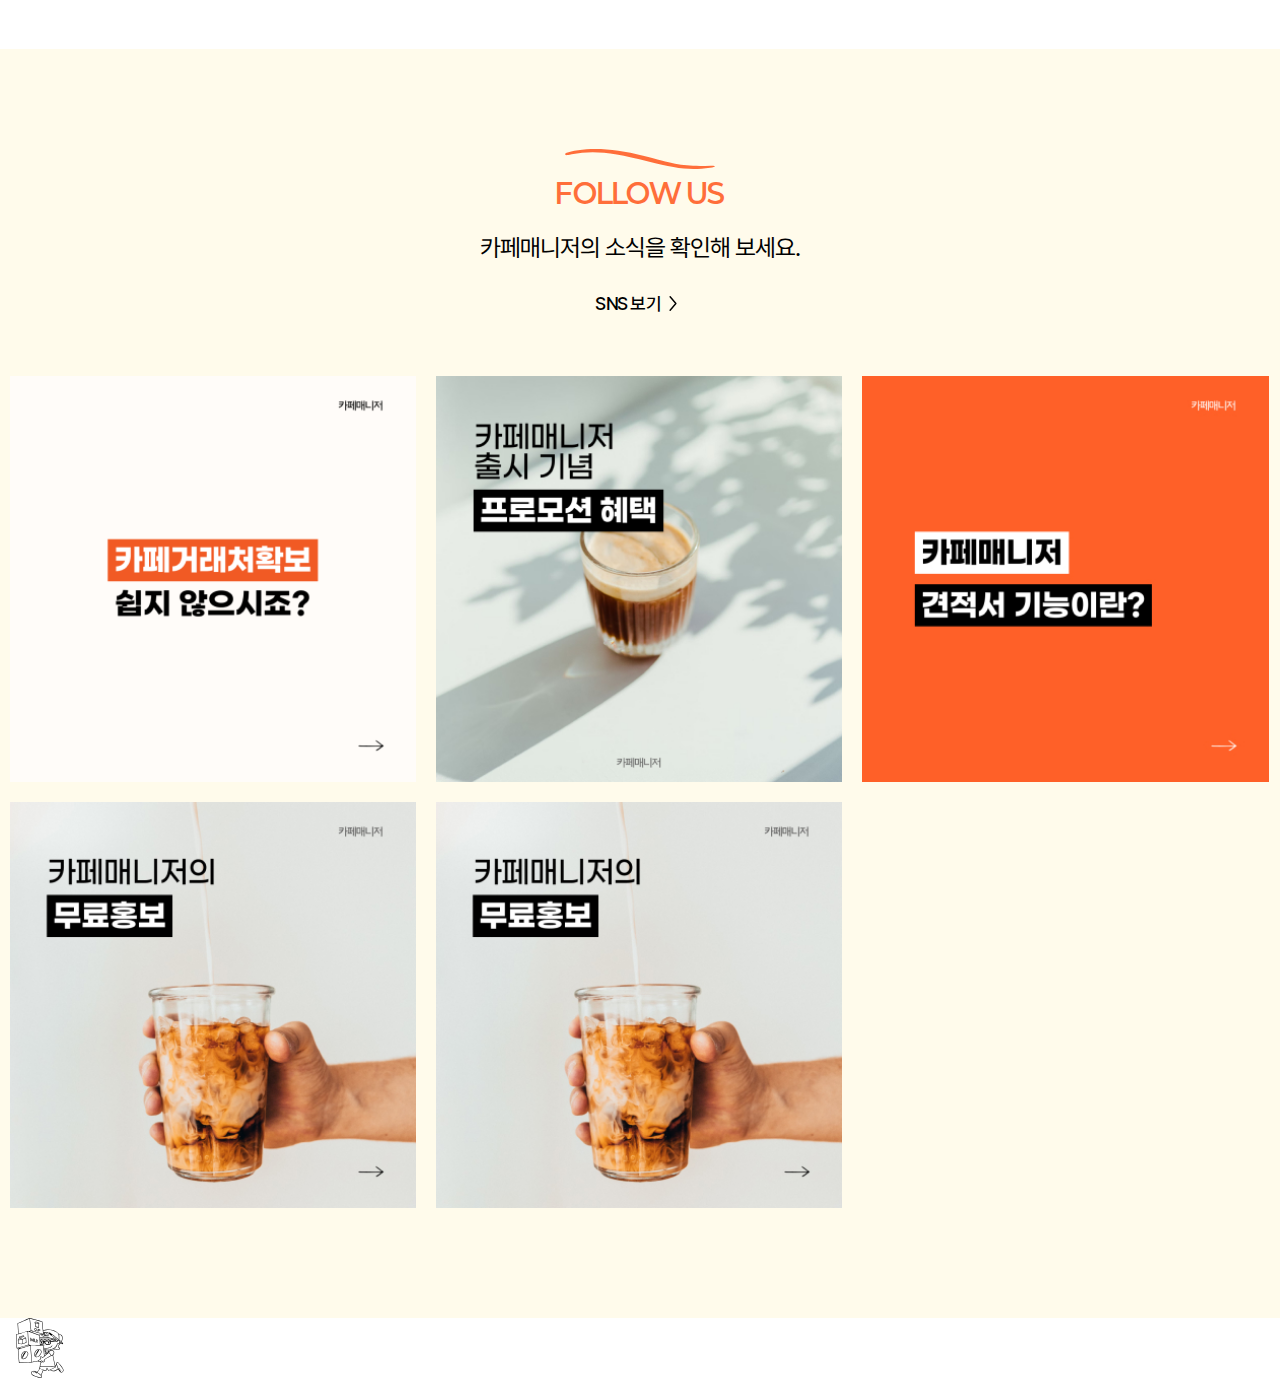
==== commit 441bf4d9: "section03 추가" ====
--- a/templates/front/index.html
+++ b/templates/front/index.html
@@ -484,7 +484,7 @@
                         </div>
                     </div>
                     <div class="ft-info">
-                        <div class="info">
+                        <div class="info divide">
                             <div class="txt">
                                 <p class="inf">주식회사 커포트</p>
                             </div>
--- a/static/css/front/main.css
+++ b/static/css/front/main.css
@@ -185,17 +185,6 @@
 
 
 /* footer */
-.footer { background-color: #302f2e; padding: 100px 0; } 
-.footer .inner { position: relative; } 
-.footer .inner .ft-logo { display: flex; align-items: flex-end; } 
-.footer .inner .ft-logo .img { width: 120px; } 
-.footer .inner .ft-logo .img img { width: 100%; object-fit: contain; } 
-.footer .inner .ft-cutomer { position: absolute; bottom: 0; right: 0; } 
-.footer .inner .ft-cutomer .tell-box { display:flex; flex-direction: column; align-items: flex-end; gap: 10px; } 
-.footer .inner .ft-cutomer .tell-box .tit p { color: #FFF; font-family: Paperlogy; font-size: 16px; font-weight: 600;  letter-spacing: -0.75px; } 
-.footer .inner .ft-cutomer .tell-box .num strong { overflow: hidden;color: #F15A24;font-family: Paperlogy;font-size: 30px;font-weight: 900; } 
-
-
 
 
 /* 반응형 */
@@ -265,6 +254,9 @@
 
  .section06 .instaitems .row { min-width: 100%; flex-wrap: wrap; } 
  .section06 .instaitems .row .insta-item { width: 33.3%; flex: 0 1 auto; } 
+
+ .footer .inner .ft-cutomer {position: static;}
+ .footer .inner .ft-cutomer .tell-box {align-items: flex-start;}
  }
 
 
